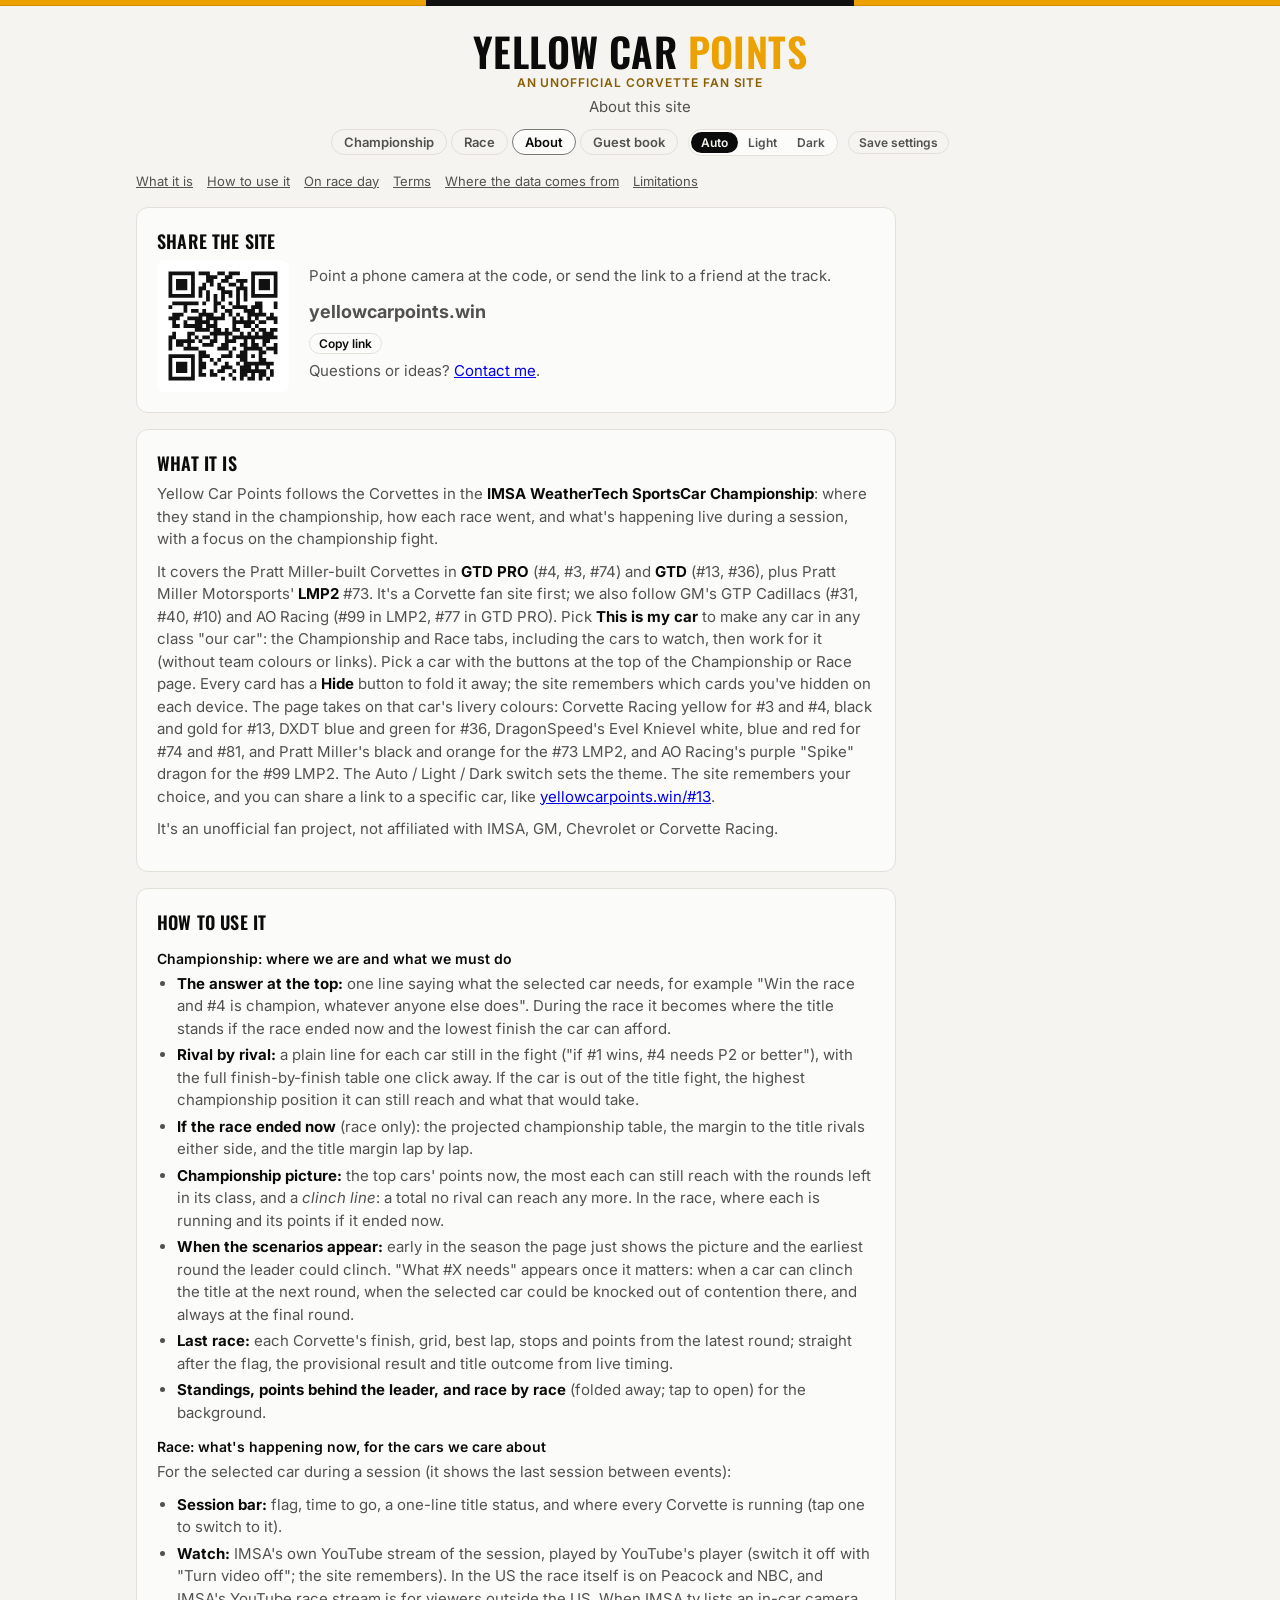
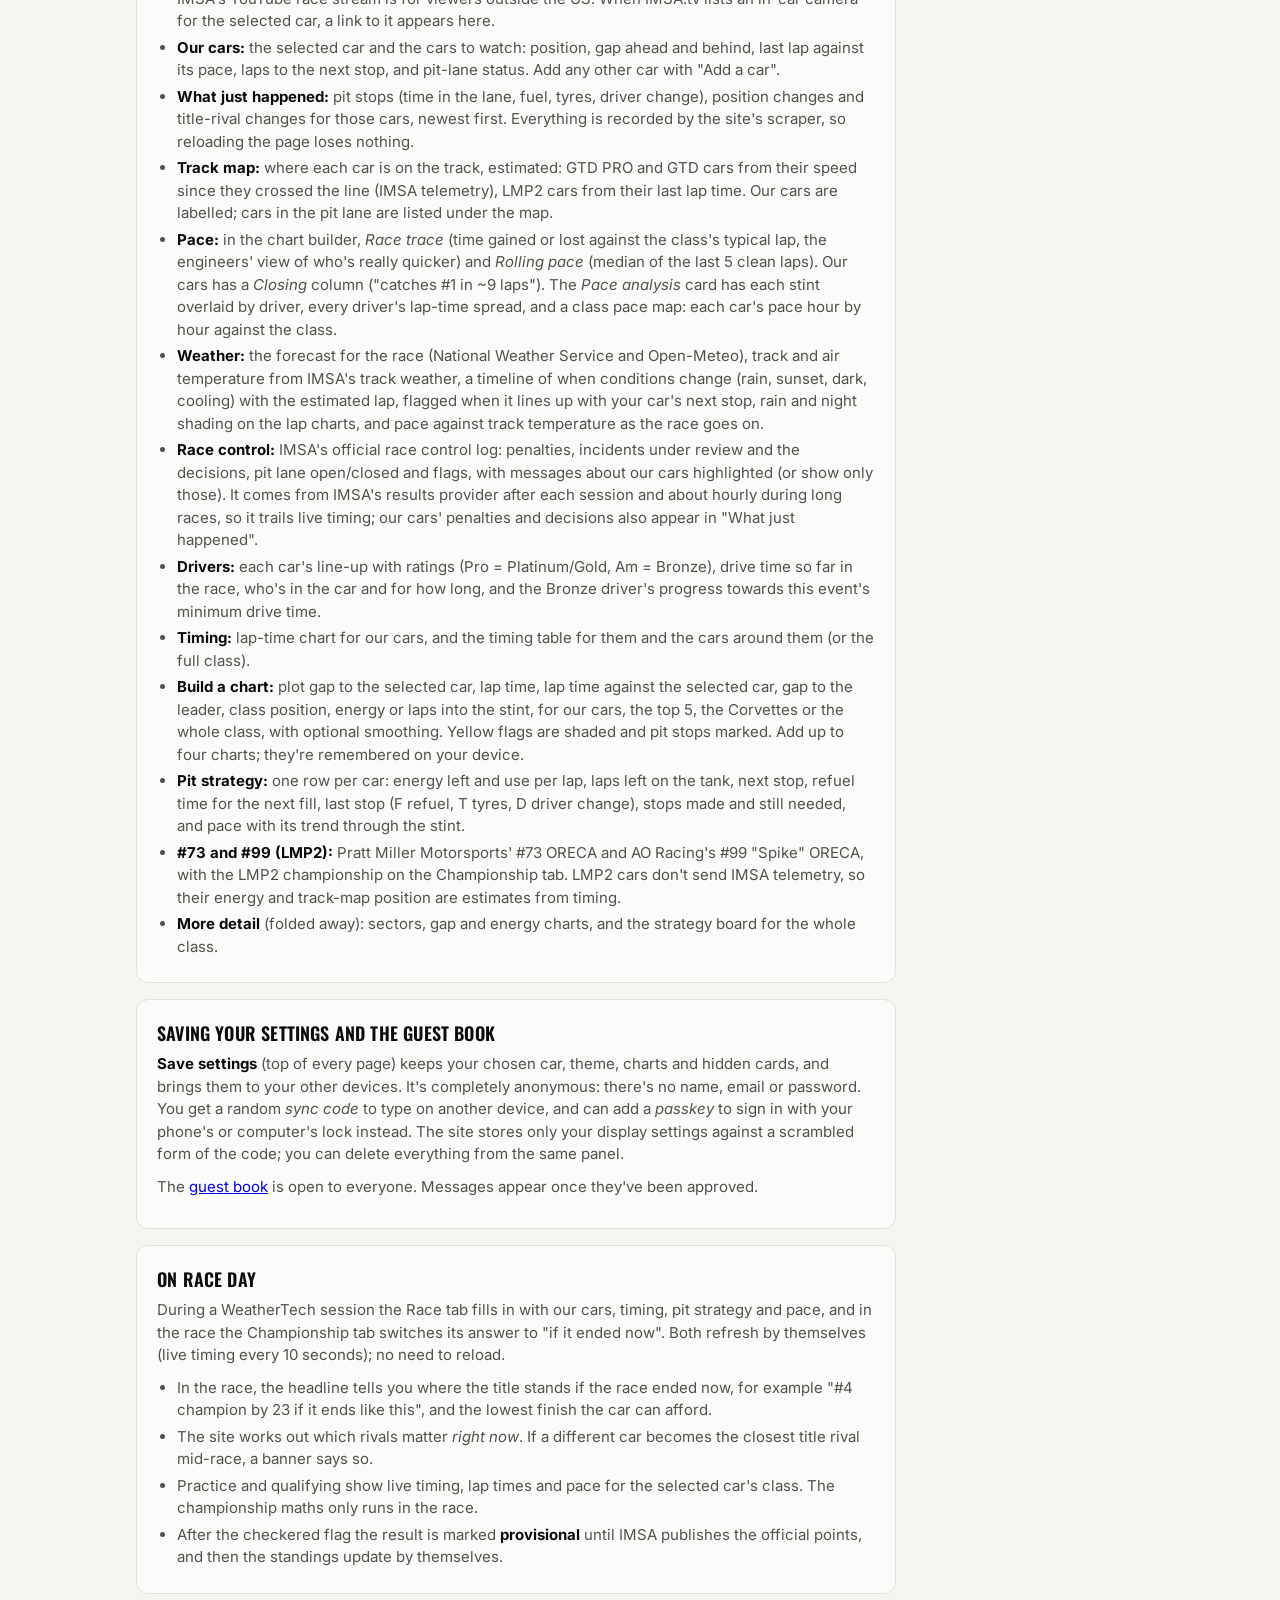
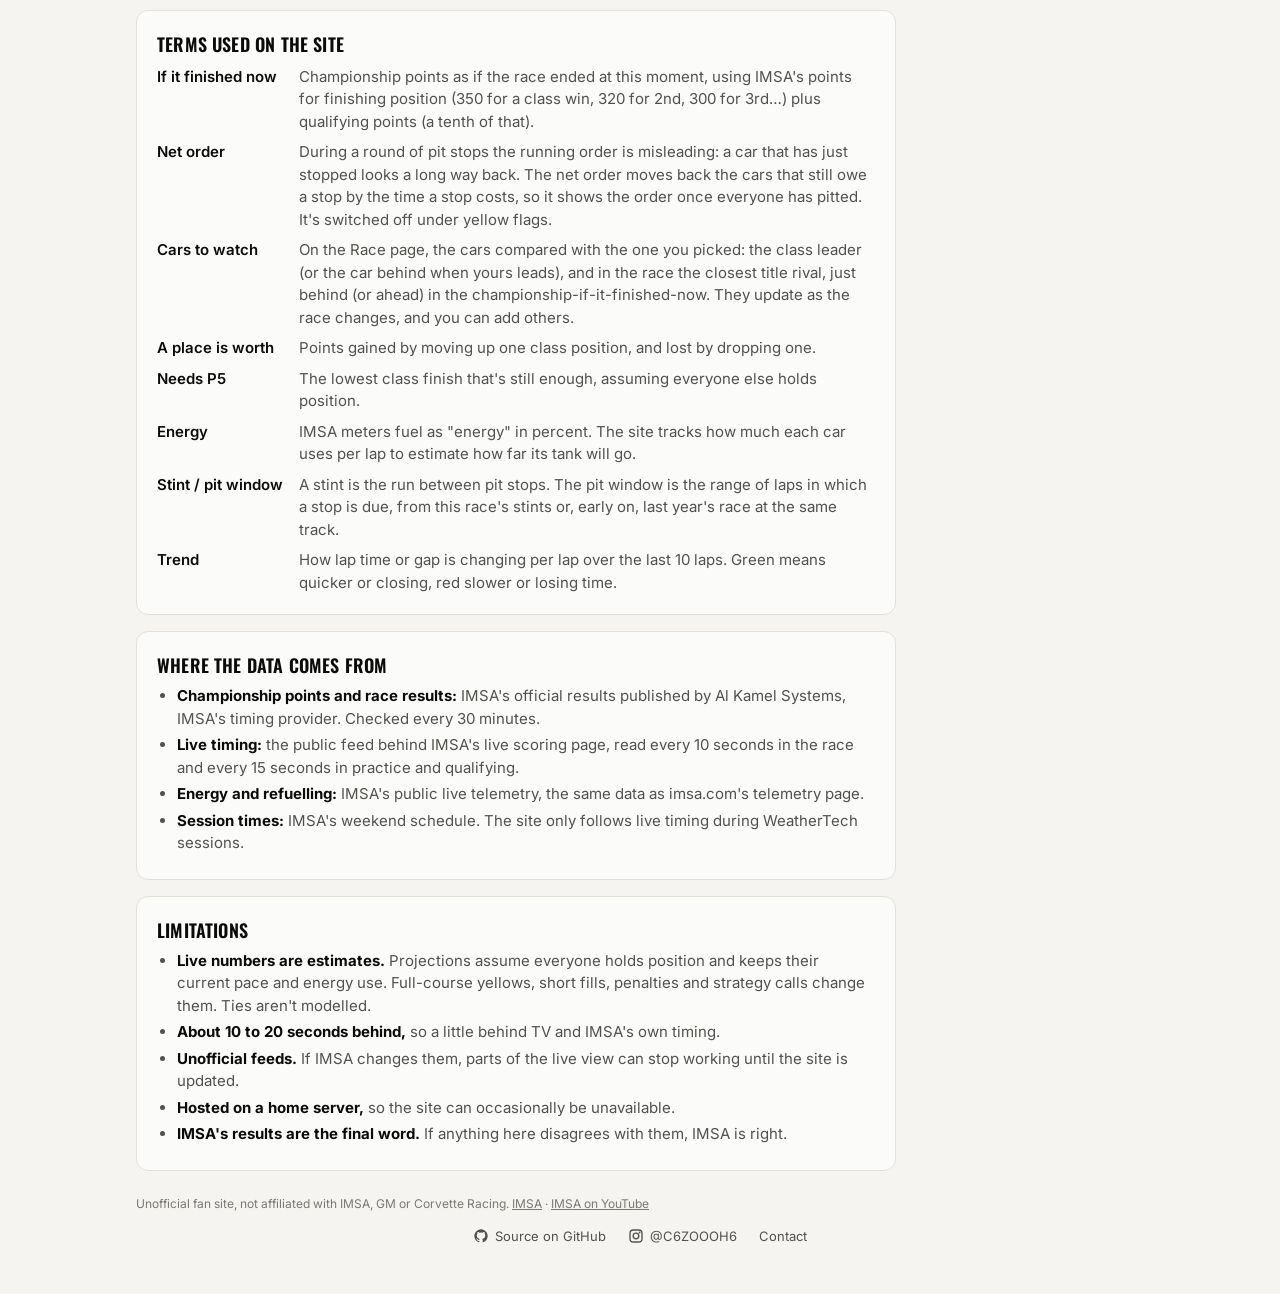
==== web/about.html @ 0a64644f "Pace: race trace and rolling pace in the builder, Closing column, Pace analysis card (stint overlay," ====
<!doctype html>
<html lang="en">
<head>
<meta charset="utf-8">
<meta name="viewport" content="width=device-width, initial-scale=1">
<title>About Yellow Car Points</title>
<meta name="description" content="What Yellow Car Points does, how to use the standings and strategy pages, and where the data comes from.">
<link rel="icon" href="data:image/svg+xml,<svg xmlns='http://www.w3.org/2000/svg' viewBox='0 0 32 32'><rect width='32' height='32' rx='6' fill='%23eda100'/><text x='16' y='23' font-size='18' font-family='Arial' font-weight='700' text-anchor='middle' fill='%23111'>4</text></svg>">
<link rel="preconnect" href="https://fonts.googleapis.com">
<link rel="stylesheet" href="https://fonts.googleapis.com/css2?family=Oswald:wght@500;600&family=Inter:wght@400;500;600&display=swap">
<link rel="stylesheet" href="style.css">
<script src="theme.js"></script>
<script src="account.js"></script>
<script src="track.js"></script>
<style>
.about { max-width: 760px; }
.about .card { margin-bottom: 16px; }
.about p, .about li { color: var(--text-2); }
.about p { margin: 6px 0 10px; }
.about ul { margin: 6px 0 4px; padding-left: 20px; }
.about li { margin: 4px 0; }
.about strong { color: var(--text); }
.about h3 { font: 600 14px Inter, sans-serif; margin: 14px 0 2px; color: var(--text); }
dl.terms { display: grid; grid-template-columns: max-content 1fr; gap: 8px 16px; margin: 8px 0 0; }
dl.terms dt { font-weight: 600; color: var(--text); }
dl.terms dd { margin: 0; color: var(--text-2); }
@media (max-width: 560px) { dl.terms { grid-template-columns: 1fr; gap: 2px 0; } dl.terms dd { margin-bottom: 8px; } }
.next { border: 1px solid var(--accent); }
.toc { display: flex; flex-wrap: wrap; gap: 6px 14px; font-size: 13px; margin: -4px 0 16px; }
.toc a { color: var(--text-2); }
.share-row { display: flex; flex-wrap: wrap; gap: 12px 20px; align-items: center; }
.share-row img { border-radius: 8px; background: #fff; padding: 4px; }
.share-url { font-size: 18px; margin: 4px 0 8px !important; }
.share-btns { display: flex; gap: 8px; align-items: center; margin-bottom: 6px; }
</style>
</head>
<body>
<main>
  <header>
    <div>
      <h1>Yellow Car <span>Points</span></h1>
      <p class="tagline">An unofficial Corvette fan site</p>
      <p class="sub">About this site</p>
      <div class="navrow"><nav class="tabs"><a href="./">Championship</a><a href="strategy.html">Race</a><a href="about.html" aria-current="page">About</a><a href="guestbook.html">Guest book</a></nav><span class="countdown" id="countdown" hidden></span></div>
    </div>
  </header>

  <div class="about">
    <nav class="toc" aria-label="On this page"><a href="#what">What it is</a><a href="#use">How to use it</a><a href="#race">On race day</a><a href="#terms">Terms</a><a href="#data">Where the data comes from</a><a href="#limits">Limitations</a></nav>

    <section class="card next" id="next" hidden></section>

    <section class="card share" id="share">
      <h2>Share the site</h2>
      <div class="share-row">
        <img src="qr.svg" width="132" height="132" alt="QR code for yellowcarpoints.win">
        <div>
          <p>Point a phone camera at the code, or send the link to a friend at the track.</p>
          <p class="share-url"><b>yellowcarpoints.win</b></p>
          <div class="share-btns"><button type="button" class="chip" id="share-btn" hidden>Share…</button><button type="button" class="chip" id="copy-btn">Copy link</button><span class="dim" id="copy-ok" aria-live="polite"></span></div>
          <p class="dim">Questions or ideas? <a href="contact.html">Contact me</a>.</p>
        </div>
      </div>
    </section>

    <section class="card" id="what">
      <h2>What it is</h2>
      <p>Yellow Car Points follows the Corvettes in the <strong>IMSA WeatherTech SportsCar Championship</strong>: where they stand in the championship, how each race went, and what's happening live during a session, with a focus on the championship fight.</p>
      <p>It covers the Pratt Miller-built Corvettes in <strong>GTD PRO</strong> (#4, #3, #74) and <strong>GTD</strong> (#13, #36), plus Pratt Miller Motorsports' <strong>LMP2</strong> #73. It's a Corvette fan site first; we also follow GM's GTP Cadillacs (#31, #40, #10) and AO Racing (#99 in LMP2, #77 in GTD PRO). Pick <strong>This is my car</strong> to make any car in any class "our car": the Championship and Race tabs, including the cars to watch, then work for it (without team colours or links). Pick a car with the buttons at the top of the Championship or Race page. Every card has a <strong>Hide</strong> button to fold it away; the site remembers which cards you've hidden on each device. The page takes on that car's livery colours: Corvette Racing yellow for #3 and #4, black and gold for #13, DXDT blue and green for #36, DragonSpeed's Evel Knievel white, blue and red for #74 and #81, and Pratt Miller's black and orange for the #73 LMP2, and AO Racing's purple "Spike" dragon for the #99 LMP2. The Auto / Light / Dark switch sets the theme. The site remembers your choice, and you can share a link to a specific car, like <a href="./#13">yellowcarpoints.win/#13</a>.</p>
      <p>It's an unofficial fan project, not affiliated with IMSA, GM, Chevrolet or Corvette Racing.</p>
    </section>

    <section class="card" id="use">
      <h2>How to use it</h2>

      <h3>Championship: where we are and what we must do</h3>
      <ul>
        <li><strong>The answer at the top:</strong> one line saying what the selected car needs, for example "Win the race and #4 is champion, whatever anyone else does". During the race it becomes where the title stands if the race ended now and the lowest finish the car can afford.</li>
        <li><strong>Rival by rival:</strong> a plain line for each car still in the fight ("if #1 wins, #4 needs P2 or better"), with the full finish-by-finish table one click away. If the car is out of the title fight, the highest championship position it can still reach and what that would take.</li>
        <li><strong>If the race ended now</strong> (race only): the projected championship table, the margin to the title rivals either side, and the title margin lap by lap.</li>
        <li><strong>Championship picture:</strong> the top cars' points now, the most each can still reach with the rounds left in its class, and a <em>clinch line</em>: a total no rival can reach any more. In the race, where each is running and its points if it ended now.</li>
        <li><strong>When the scenarios appear:</strong> early in the season the page just shows the picture and the earliest round the leader could clinch. "What #X needs" appears once it matters: when a car can clinch the title at the next round, when the selected car could be knocked out of contention there, and always at the final round.</li>
        <li><strong>Last race:</strong> each Corvette's finish, grid, best lap, stops and points from the latest round; straight after the flag, the provisional result and title outcome from live timing.</li>
        <li><strong>Standings, points behind the leader, and race by race</strong> (folded away; tap to open) for the background.</li>
      </ul>
      <h3>Race: what's happening now, for the cars we care about</h3>
      <p>For the selected car during a session (it shows the last session between events):</p>
      <ul>
        <li><strong>Session bar:</strong> flag, time to go, a one-line title status, and where every Corvette is running (tap one to switch to it).</li>
        <li><strong>Watch:</strong> IMSA's own YouTube stream of the session, played by YouTube's player (switch it off with "Turn video off"; the site remembers). In the US the race itself is on Peacock and NBC, and IMSA's YouTube race stream is for viewers outside the US. When IMSA.tv lists an in-car camera for the selected car, a link to it appears here.</li>
        <li><strong>Our cars:</strong> the selected car and the cars to watch: position, gap ahead and behind, last lap against its pace, laps to the next stop, and pit-lane status. Add any other car with "Add a car".</li>
        <li><strong>What just happened:</strong> pit stops (time in the lane, fuel, tyres, driver change), position changes and title-rival changes for those cars, newest first. Everything is recorded by the site's scraper, so reloading the page loses nothing.</li>
        <li><strong>Track map:</strong> where each car is on the track, estimated: GTD PRO and GTD cars from their speed since they crossed the line (IMSA telemetry), LMP2 cars from their last lap time. Our cars are labelled; cars in the pit lane are listed under the map.</li>
        <li><strong>Pace:</strong> in the chart builder, <em>Race trace</em> (time gained or lost against the class's typical lap, the engineers' view of who's really quicker) and <em>Rolling pace</em> (median of the last 5 clean laps). Our cars has a <em>Closing</em> column ("catches #1 in ~9 laps"). The <em>Pace analysis</em> card has each stint overlaid by driver, every driver's lap-time spread, and a class pace map: each car's pace hour by hour against the class.</li>
        <li><strong>Weather:</strong> the forecast for the race (National Weather Service and Open-Meteo), track and air temperature from IMSA's track weather, a timeline of when conditions change (rain, sunset, dark, cooling) with the estimated lap, flagged when it lines up with your car's next stop, rain and night shading on the lap charts, and pace against track temperature as the race goes on.</li>
        <li><strong>Race control:</strong> IMSA's official race control log: penalties, incidents under review and the decisions, pit lane open/closed and flags, with messages about our cars highlighted (or show only those). It comes from IMSA's results provider after each session and about hourly during long races, so it trails live timing; our cars' penalties and decisions also appear in "What just happened".</li>
        <li><strong>Drivers:</strong> each car's line-up with ratings (Pro = Platinum/Gold, Am = Bronze), drive time so far in the race, who's in the car and for how long, and the Bronze driver's progress towards this event's minimum drive time.</li>
        <li><strong>Timing:</strong> lap-time chart for our cars, and the timing table for them and the cars around them (or the full class).</li>
        <li><strong>Build a chart:</strong> plot gap to the selected car, lap time, lap time against the selected car, gap to the leader, class position, energy or laps into the stint, for our cars, the top 5, the Corvettes or the whole class, with optional smoothing. Yellow flags are shaded and pit stops marked. Add up to four charts; they're remembered on your device.</li>
        <li><strong>Pit strategy:</strong> one row per car: energy left and use per lap, laps left on the tank, next stop, refuel time for the next fill, last stop (F refuel, T tyres, D driver change), stops made and still needed, and pace with its trend through the stint.</li>
        <li><strong>#73 and #99 (LMP2):</strong> Pratt Miller Motorsports' #73 ORECA and AO Racing's #99 "Spike" ORECA, with the LMP2 championship on the Championship tab. LMP2 cars don't send IMSA telemetry, so their energy and track-map position are estimates from timing.</li>
        <li><strong>More detail</strong> (folded away): sectors, gap and energy charts, and the strategy board for the whole class.</li>
      </ul>
    </section>

    <section class="card" id="profile">
      <h2>Saving your settings and the guest book</h2>
      <p><strong>Save settings</strong> (top of every page) keeps your chosen car, theme, charts and hidden cards, and brings them to your other devices. It's completely anonymous: there's no name, email or password. You get a random <em>sync code</em> to type on another device, and can add a <em>passkey</em> to sign in with your phone's or computer's lock instead. The site stores only your display settings against a scrambled form of the code; you can delete everything from the same panel.</p>
      <p>The <a href="guestbook.html">guest book</a> is open to everyone. Messages appear once they've been approved.</p>
    </section>

    <section class="card" id="race">
      <h2>On race day</h2>
      <p>During a WeatherTech session the Race tab fills in with our cars, timing, pit strategy and pace, and in the race the Championship tab switches its answer to "if it ended now". Both refresh by themselves (live timing every 10 seconds); no need to reload.</p>
      <ul>
        <li>In the race, the headline tells you where the title stands if the race ended now, for example "#4 champion by 23 if it ends like this", and the lowest finish the car can afford.</li>
        <li>The site works out which rivals matter <em>right now</em>. If a different car becomes the closest title rival mid-race, a banner says so.</li>
        <li>Practice and qualifying show live timing, lap times and pace for the selected car's class. The championship maths only runs in the race.</li>
        <li>After the checkered flag the result is marked <strong>provisional</strong> until IMSA publishes the official points, and then the standings update by themselves.</li>
      </ul>
    </section>

    <section class="card" id="terms">
      <h2>Terms used on the site</h2>
      <dl class="terms">
        <dt>If it finished now</dt><dd>Championship points as if the race ended at this moment, using IMSA's points for finishing position (350 for a class win, 320 for 2nd, 300 for 3rd…) plus qualifying points (a tenth of that).</dd>
        <dt>Net order</dt><dd>During a round of pit stops the running order is misleading: a car that has just stopped looks a long way back. The net order moves back the cars that still owe a stop by the time a stop costs, so it shows the order once everyone has pitted. It's switched off under yellow flags.</dd>
        <dt>Cars to watch</dt><dd>On the Race page, the cars compared with the one you picked: the class leader (or the car behind when yours leads), and in the race the closest title rival, just behind (or ahead) in the championship-if-it-finished-now. They update as the race changes, and you can add others.</dd>
        <dt>A place is worth</dt><dd>Points gained by moving up one class position, and lost by dropping one.</dd>
        <dt>Needs P5</dt><dd>The lowest class finish that's still enough, assuming everyone else holds position.</dd>
        <dt>Energy</dt><dd>IMSA meters fuel as "energy" in percent. The site tracks how much each car uses per lap to estimate how far its tank will go.</dd>
        <dt>Stint / pit window</dt><dd>A stint is the run between pit stops. The pit window is the range of laps in which a stop is due, from this race's stints or, early on, last year's race at the same track.</dd>
        <dt>Trend</dt><dd>How lap time or gap is changing per lap over the last 10 laps. Green means quicker or closing, red slower or losing time.</dd>
      </dl>
    </section>

    <section class="card" id="data">
      <h2>Where the data comes from</h2>
      <ul>
        <li><strong>Championship points and race results:</strong> IMSA's official results published by Al Kamel Systems, IMSA's timing provider. Checked every 30 minutes.</li>
        <li><strong>Live timing:</strong> the public feed behind IMSA's live scoring page, read every 10 seconds in the race and every 15 seconds in practice and qualifying.</li>
        <li><strong>Energy and refuelling:</strong> IMSA's public live telemetry, the same data as imsa.com's telemetry page.</li>
        <li><strong>Session times:</strong> IMSA's weekend schedule. The site only follows live timing during WeatherTech sessions.</li>
      </ul>
    </section>

    <section class="card" id="limits">
      <h2>Limitations</h2>
      <ul>
        <li><strong>Live numbers are estimates.</strong> Projections assume everyone holds position and keeps their current pace and energy use. Full-course yellows, short fills, penalties and strategy calls change them. Ties aren't modelled.</li>
        <li><strong>About 10 to 20 seconds behind,</strong> so a little behind TV and IMSA's own timing.</li>
        <li><strong>Unofficial feeds.</strong> If IMSA changes them, parts of the live view can stop working until the site is updated.</li>
        <li><strong>Hosted on a home server,</strong> so the site can occasionally be unavailable.</li>
        <li><strong>IMSA's results are the final word.</strong> If anything here disagrees with them, IMSA is right.</li>
      </ul>
    </section>
  </div>
  <footer>Unofficial fan site, not affiliated with IMSA, GM or Corvette Racing. <a href="https://www.imsa.com/" target="_blank" rel="noopener">IMSA</a> · <a href="https://www.youtube.com/@IMSAOfficial" target="_blank" rel="noopener">IMSA on YouTube</a></footer>
  <nav class="footlinks" aria-label="About this site">
    <a href="https://github.com/joe0121/yellowcarpoints" target="_blank" rel="noopener"><svg viewBox="0 0 24 24" width="16" height="16" aria-hidden="true"><path fill="currentColor" d="M12 2a10 10 0 0 0-3.2 19.5c.5.1.7-.2.7-.5v-1.7c-2.8.6-3.4-1.3-3.4-1.3-.5-1.2-1.1-1.5-1.1-1.5-.9-.6.1-.6.1-.6 1 .1 1.6 1 1.6 1 .9 1.6 2.4 1.1 3 .9.1-.7.4-1.1.6-1.4-2.2-.3-4.6-1.1-4.6-5 0-1.1.4-2 1-2.7-.1-.3-.4-1.3.1-2.7 0 0 .8-.3 2.8 1a9.6 9.6 0 0 1 5 0c1.9-1.3 2.7-1 2.7-1 .6 1.4.2 2.4.1 2.7.6.7 1 1.6 1 2.7 0 3.9-2.4 4.7-4.6 5 .4.3.7.9.7 1.9V21c0 .3.2.6.7.5A10 10 0 0 0 12 2z"/></svg>Source on GitHub</a>
    <a href="https://www.instagram.com/c6zoooh6/" target="_blank" rel="noopener"><svg viewBox="0 0 24 24" width="16" height="16" aria-hidden="true"><rect x="3" y="3" width="18" height="18" rx="5" fill="none" stroke="currentColor" stroke-width="2"/><circle cx="12" cy="12" r="4.2" fill="none" stroke="currentColor" stroke-width="2"/><circle cx="17.4" cy="6.6" r="1.3" fill="currentColor"/></svg>@C6ZOOOH6</a>
    <a href="contact.html">Contact</a>
  </nav>
</main>
<script>
// Next WeatherTech session (or the one running), from the scraper's copy of IMSA's schedule.
(async () => {
  try {
    const r = await fetch("data/schedule.json", { cache: "no-cache" });
    if (!r.ok) return;
    const now = new Date(), sessions = (await r.json()).sessions || [];
    const s = sessions.find(x => new Date(x.end) > now);
    if (!s) return;
    const live = new Date(s.start) <= now;
    const fmt = d => new Date(d).toLocaleString([], { weekday: "long", hour: "numeric", minute: "2-digit" });
    const el = document.getElementById("next");
    el.innerHTML = `<h2>${live ? "On track now" : "Next live session"}</h2><p><strong>${s.name.replace(/ - WeatherTech Championship$/, "")}</strong> · ${fmt(s.start)} to ${new Date(s.end).toLocaleTimeString([], { hour: "numeric", minute: "2-digit" })} (your time). `
      + `${live ? 'Open the <a href="strategy.html">Race</a> tab to follow it live.' : "The Race tab comes alive then."}</p>`;
    el.hidden = false;
  } catch (e) { /* schedule unavailable: leave the card hidden */ }
})();
</script>
<script>
(() => {
  const url = "https://yellowcarpoints.win", ok = document.getElementById("copy-ok");
  if (navigator.share) {
    const b = document.getElementById("share-btn"); b.hidden = false;
    b.onclick = () => navigator.share({ title: "Yellow Car Points", text: "Live IMSA championship maths and race strategy for the Corvettes", url }).catch(() => {});
  }
  document.getElementById("copy-btn").onclick = async () => {
    try { await navigator.clipboard.writeText(url); ok.textContent = "Copied"; } catch (e) { ok.textContent = url; }
    setTimeout(() => ok.textContent = "", 2500);
  };
})();
</script>
<script src="countdown.js" defer></script>
</body>
</html>
---- web/style.css ----
:root {
  color-scheme: light;
  --bg: #f5f4f0;
  --surface: #fcfcfb;
  --line: #e2e0d9;
  --grid: #ebe9e3;
  --text: #0b0b0b;
  --text-2: #52514e;
  --text-3: #7a7974;
  --accent: #eda100;          /* Corvette yellow, series slot 1 */
  --accent-ink: #8a5d00;
  --series-2: #2a78d6;
  --context: #c9c7c0;
  --good: #0ca30c;
  --critical: #d03b3b;
  --row-hl: #fdf3dc;
  --on-accent: #111;
  --flag-yellow: #8a5d00;
  --livery: linear-gradient(90deg, #eda100 0 33.3%, #111 33.3% 66.7%, #eda100 66.7%);
  /* strategy charts: validated categorical slots (selected car, car ahead, car behind) */
  --s1: #eda100; --s2: #2a78d6; --s3: #1baf7a;
  --s4: #eb6834;   /* championship threat (paired with --s2 for the target) */
}
@media (prefers-color-scheme: dark) {
  :root:not([data-theme="light"]) {
    color-scheme: dark;
    --bg: #111110;
    --surface: #1a1a19;
    --line: #2e2e2b;
    --grid: #262624;
    --text: #ffffff;
    --text-2: #c3c2b7;
    --text-3: #8f8e86;
    --accent: #eda100;
    --accent-ink: #f5c04a;
    --series-2: #3987e5;
    --context: #46463f;
    --row-hl: #2a2414;
    --flag-yellow: #f5c04a;
    --s1: #c98500; --s2: #3987e5; --s3: #199e70; --s4: #d95926;
  }
}
:root[data-theme="dark"] {
  color-scheme: dark;
  --bg: #111110; --surface: #1a1a19; --line: #2e2e2b; --grid: #262624;
  --text: #ffffff; --text-2: #c3c2b7; --text-3: #8f8e86;
  --accent: #eda100; --accent-ink: #f5c04a; --series-2: #3987e5;
  --context: #46463f; --row-hl: #2a2414; --flag-yellow: #f5c04a;
  --s1: #c98500; --s2: #3987e5; --s3: #199e70; --s4: #d95926;
}
* { box-sizing: border-box; }
body {
  margin: 0; background: var(--bg); color: var(--text);
  font: 15px/1.5 Inter, system-ui, sans-serif;
  -webkit-font-smoothing: antialiased;
}
main { max-width: 1040px; margin: 0 auto; padding: 24px 16px 48px; }
h1, h2, .num { font-family: Oswald, Impact, sans-serif; font-weight: 600; letter-spacing: .01em; }
header { display: flex; flex-wrap: wrap; align-items: end; justify-content: space-between; gap: 8px 24px; margin-bottom: 20px; }
h1 { margin: 0; font-size: clamp(28px, 6vw, 40px); line-height: 1.05; text-transform: uppercase; }
h1 span { color: var(--accent); }
.sub { color: var(--text-2); margin: 4px 0 0; }
.meta { color: var(--text-3); font-size: 13px; text-align: right; }
.badge { display: inline-block; padding: 1px 8px; border-radius: 99px; font-size: 12px; font-weight: 600; border: 1px solid var(--line); color: var(--text-2); }
.badge.prov { border-color: var(--accent); color: var(--accent-ink); }

.cars { display: grid; grid-template-columns: repeat(auto-fit, minmax(300px, 1fr)); gap: 16px; margin-bottom: 16px; }
.card { background: var(--surface); border: 1px solid var(--line); border-radius: 12px; padding: 20px; }
.car { border-top: 4px solid var(--c); }
.car-head { display: flex; justify-content: space-between; align-items: baseline; gap: 12px; }
.car-no { font-family: Oswald, sans-serif; font-weight: 600; font-size: 20px; }
.car-no i { font-style: normal; display: inline-block; width: 10px; height: 10px; border-radius: 3px; background: var(--c); margin-right: 8px; }
.drivers { color: var(--text-2); font-size: 13px; }
.hero { display: flex; align-items: baseline; gap: 20px; margin: 10px 0 6px; flex-wrap: wrap; }
.pos { font-size: 64px; line-height: 1; }
.pts { font-size: 28px; line-height: 1; }
.pts small { font-family: Inter, sans-serif; font-size: 13px; font-weight: 500; color: var(--text-3); margin-left: 4px; }
.facts { display: grid; grid-template-columns: repeat(3, 1fr); gap: 8px; margin-top: 14px; padding-top: 14px; border-top: 1px solid var(--line); }
.facts div { font-size: 12px; color: var(--text-3); }
.facts b { display: block; font-family: Oswald, sans-serif; font-weight: 500; font-size: 20px; color: var(--text); }
.verdict { margin-top: 12px; font-size: 14px; color: var(--text-2); }
.verdict strong { color: var(--text); }
.status { font-weight: 600; }
.status::before { content: ""; display: inline-block; width: 8px; height: 8px; border-radius: 50%; margin-right: 6px; background: currentColor; vertical-align: 1px; }

h2 { font-size: 18px; text-transform: uppercase; margin: 0 0 4px; }
.card + .card, .cars + .card { margin-top: 16px; }
.legend { display: flex; flex-wrap: wrap; gap: 6px 16px; font-size: 13px; color: var(--text-2); margin: 4px 0 8px; }
.legend span::before { content: ""; display: inline-block; width: 14px; height: 2px; background: var(--c); vertical-align: middle; margin-right: 6px; }
.chart { position: relative; }
.chart svg { display: block; width: 100%; height: auto; overflow: visible; }
.chart text { font: 11px Inter, sans-serif; fill: var(--text-3); }
.chart .lbl { font-weight: 600; fill: var(--text); }
.tip { position: absolute; pointer-events: none; background: var(--surface); border: 1px solid var(--line); border-radius: 8px; padding: 8px 10px; font-size: 12px; box-shadow: 0 4px 16px rgb(0 0 0 / .15); min-width: 170px; display: none; }
.tip b { display: block; margin-bottom: 4px; }
.tip small { color: var(--text-3); font-size: 11px; }
.tip div { display: flex; justify-content: space-between; gap: 12px; }
.tip i { display: inline-block; width: 8px; height: 8px; border-radius: 2px; margin-right: 6px; background: var(--c); }

.scroll { overflow-x: auto; margin: 8px -20px -20px; padding: 0 20px 12px; }
table { border-collapse: collapse; width: 100%; font-size: 13px; font-variant-numeric: tabular-nums; }
th, td { padding: 7px 8px; text-align: right; white-space: nowrap; border-bottom: 1px solid var(--line); }
th { font-weight: 500; color: var(--text-3); font-size: 11px; text-transform: uppercase; letter-spacing: .03em; }
th.l, td.l { text-align: left; }
td.team { color: var(--text-2); }
td.team div { color: var(--text-3); font-size: 12px; }
tr.tracked td { background: var(--row-hl); }
tr.tracked td:first-child { box-shadow: inset 4px 0 var(--c); }
td.total { font-weight: 600; }
td.dim { color: var(--text-3); }
th.rnd, td.rnd { color: var(--text-2); min-width: 44px; }
footer { margin-top: 24px; color: var(--text-3); font-size: 12px; }
footer a { color: inherit; }
.err { padding: 40px 20px; text-align: center; color: var(--text-2); }

.live { border: 1px solid var(--accent); margin-bottom: 16px; }
.live-head { display: flex; flex-wrap: wrap; align-items: center; gap: 6px 12px; font-size: 13px; color: var(--text-2); }
.live-head b { color: var(--text); }
.pulse { font-weight: 700; letter-spacing: .08em; color: var(--critical); }
.pulse::before { content: ""; display: inline-block; width: 8px; height: 8px; border-radius: 50%; background: currentColor; margin-right: 6px; vertical-align: 1px; animation: blink 1.4s infinite; }
.live.done .pulse { color: var(--text-3); }
.live.done .pulse::before { animation: none; }
@keyframes blink { 50% { opacity: .25; } }
@media (prefers-reduced-motion: reduce) { .pulse::before { animation: none; } }
.flag { padding: 1px 8px; border-radius: 99px; font-size: 12px; font-weight: 600; border: 1px solid var(--f); color: var(--f); }
.ttg { margin-left: auto; font-variant-numeric: tabular-nums; }
.live-verdict { font-family: Oswald, Impact, sans-serif; font-weight: 600; font-size: clamp(22px, 4.5vw, 30px); line-height: 1.15; margin: 12px 0 4px; text-transform: uppercase; }
.live-verdict em { font-style: normal; color: var(--accent-ink); }
.live-sub { margin: 0; color: var(--text-2); font-size: 14px; }
.runners { display: grid; grid-template-columns: repeat(auto-fit, minmax(280px, 1fr)); gap: 12px; margin: 16px 0 4px; }
.runner { border-left: 4px solid var(--c); padding: 2px 0 2px 12px; }
.runner-top { display: flex; align-items: baseline; gap: 10px; flex-wrap: wrap; }
.runner-top .num { font-size: 28px; line-height: 1; }
.runner-top small { color: var(--text-3); font-size: 12px; }
.pit { font-size: 11px; font-weight: 700; padding: 0 6px; border-radius: 4px; background: #eda100; color: #111; }
.runner dl { display: grid; grid-template-columns: repeat(4, auto); gap: 2px 14px; margin: 8px 0 0; font-size: 12px; justify-content: start; }
.runner dt { color: var(--text-3); }
.runner dd { margin: 0; font-variant-numeric: tabular-nums; font-weight: 500; }
.picker { display: flex; flex-wrap: wrap; gap: 8px 20px; margin: -4px 0 16px; }
.picker div { display: flex; align-items: center; gap: 6px; flex-wrap: wrap; }
.picker span { font-size: 11px; font-weight: 600; text-transform: uppercase; letter-spacing: .05em; color: var(--text-3); margin-right: 2px; }
.picker a { font: 600 15px Oswald, sans-serif; text-decoration: none; color: var(--text-2); border: 1px solid var(--line); background: var(--surface); border-radius: 8px; padding: 3px 12px; }
.picker a:hover { border-color: var(--text-3); }
.picker a[aria-current] { background: var(--accent); border-color: var(--accent); color: var(--on-accent); }
.stint { margin-top: 10px; font-size: 12px; color: var(--text-2); }
.bar { position: relative; height: 8px; border-radius: 4px; background: var(--grid); margin: 6px 0 4px; overflow: hidden; }
.bar .fill { position: absolute; inset: 0 auto 0 0; background: var(--c); border-radius: 4px; }
.bar .win { position: absolute; top: 0; bottom: 0; background: color-mix(in srgb, var(--critical) 25%, transparent); }
.bar .typ { position: absolute; top: -2px; bottom: -2px; width: 2px; background: var(--critical); }
.stint b { color: var(--text); font-weight: 600; }
td.stints { color: var(--text-3); font-size: 12px; white-space: normal; min-width: 120px; text-align: left; }
.up { color: var(--good); }
.down { color: var(--critical); }
table.timing td.team div { white-space: nowrap; }
.live .note { color: var(--text-3); font-size: 12px; margin: 10px 0 0; }
@media (max-width: 560px) {
  .meta { text-align: left; }
  .pos { font-size: 52px; }
  .rnd { display: none; }
  td.team { white-space: normal; min-width: 140px; }
  th, td { padding: 7px 5px; }
}

/* page tabs */
.tabs { display: flex; gap: 4px; margin-top: 10px; }
.tabs a { font: 600 13px Inter, sans-serif; text-decoration: none; color: var(--text-2); padding: 4px 12px; border-radius: 99px; border: 1px solid var(--line); }
.tabs a[aria-current] { color: var(--text); border-color: var(--text-3); background: var(--surface); }

/* strategy page */
.kpis { display: grid; grid-template-columns: repeat(auto-fit, minmax(124px, 1fr)); gap: 12px; margin: 14px 0 4px; }
.kpi { border: 1px solid var(--line); border-radius: 10px; padding: 10px 12px; background: var(--bg); min-width: 0; }
.kpi .k { font-size: 12px; color: var(--text-3); }
.kpi .v { font-family: Oswald, Impact, sans-serif; font-weight: 600; font-size: 26px; line-height: 1.15; white-space: nowrap; }
.kpi .v small { font: 500 13px Inter, sans-serif; color: var(--text-3); margin-left: 4px; }
.kpi .s { font-size: 12px; color: var(--text-2); margin-top: 2px; }
.ebar { height: 8px; border-radius: 4px; background: var(--grid); margin-top: 6px; overflow: hidden; }
.ebar i { display: block; height: 100%; border-radius: 4px; background: var(--s1); }
.mini { display: inline-block; width: 46px; height: 6px; border-radius: 3px; background: var(--grid); vertical-align: middle; margin-right: 6px; overflow: hidden; }
.mini i { display: block; height: 100%; background: var(--text-3); }
tr.tracked .mini i { background: var(--s1); }
.charts { display: grid; grid-template-columns: repeat(auto-fit, minmax(420px, 1fr)); gap: 16px; }
@media (max-width: 560px) { .charts { grid-template-columns: 1fr; } }
.empty { color: var(--text-3); font-size: 13px; padding: 24px 0; }
.chart .endlbl { font-weight: 600; fill: var(--text); }

.event { margin: 10px 0 0; padding: 8px 12px; border-radius: 8px; border: 1px solid var(--s4); font-size: 13px; color: var(--text-2); }
.event b { color: var(--text); }
.owes { font-size: 10px; font-weight: 700; color: var(--text-3); border: 1px solid var(--line); border-radius: 4px; padding: 0 4px; margin-left: 4px; }

/* header countdown to the next session / time left in the live one */
.navrow { display: flex; flex-wrap: wrap; align-items: center; gap: 8px 10px; margin-top: 10px; }
.navrow .tabs { margin-top: 0; }
.countdown { font-size: 12px; font-weight: 600; color: var(--text-2); padding: 3px 10px; border-radius: 99px; border: 1px solid var(--line); font-variant-numeric: tabular-nums; }
.countdown[data-state="live"] { color: var(--text); border-color: var(--critical); }
.countdown[data-state="live"]::before { content: ""; display: inline-block; width: 7px; height: 7px; border-radius: 50%; background: var(--critical); margin-right: 6px; vertical-align: 1px; }
.pace-head { display: flex; flex-wrap: wrap; align-items: center; justify-content: space-between; gap: 8px; }
.cmp { font-size: 13px; color: var(--text-2); }
.cmp select { font: inherit; color: var(--text); background: var(--surface); border: 1px solid var(--line); border-radius: 6px; padding: 3px 6px; margin-left: 6px; }
.legend span.sw::before { display: none; }
td.fast { font-weight: 700; color: var(--text); }
.chip { font: 600 12px Inter, sans-serif; color: var(--text); background: var(--surface); border: 1px solid var(--line); border-radius: 99px; padding: 2px 9px; margin-right: 6px; cursor: pointer; }
.chip:hover { border-color: var(--text-3); }
ul.vs { margin: 6px 0 4px; padding-left: 18px; }
ul.vs li { margin: 2px 0; }

/* strategy: session bar above everything, then one row of tiles per compared car */
.sessionbar { background: var(--surface); border: 1px solid var(--accent); border-radius: 12px; padding: 10px 16px; margin-bottom: 12px; }
.sessionbar.done { border-color: var(--line); }
.kpirow { margin-top: 14px; padding-left: 10px; border-left: 4px solid var(--c, var(--line)); }
.kpirow .kpis { margin: 4px 0 0; }
.kpirow .who { display: flex; align-items: center; gap: 8px; font-size: 13px; color: var(--text-2); }
.kpirow .who b { font: 600 18px Oswald, sans-serif; color: var(--text); }
.kpirow .who small { font-size: 12px; color: var(--text-3); }
.kpirow .who .chip.x { padding: 0 7px; margin-left: 2px; }
.kpirow:not(.mine) .kpi .v { font-size: 21px; }
.kpirow.mine .kpi { border-color: var(--text-3); }
.watch { margin: 8px 0 2px; padding: 8px 12px; border-radius: 8px; background: var(--bg); border: 1px solid var(--line); font-size: 13px; color: var(--text-2); line-height: 1.6; }
.watch b { color: var(--text); }
td.nowcol { background: var(--row-hl); font-weight: 700; color: var(--text); }
.answer { font-family: Oswald, Impact, sans-serif; font-weight: 600; font-size: clamp(20px, 4vw, 26px); line-height: 1.2; margin: 14px 0 0; text-transform: uppercase; }
.answer em { font-style: normal; color: var(--accent-ink); }
.needs-lines { list-style: none; margin: 10px 0 0; padding: 0; font-size: 14px; color: var(--text-2); }
.needs-lines li { padding: 5px 0 5px 10px; border-left: 4px solid var(--c, var(--line)); margin-top: 4px; }
.needs-lines b { color: var(--text); }
a.golink { white-space: nowrap; font-weight: 600; color: var(--accent-ink); }
details.more { margin-top: 10px; }
details.more > summary, details.fold > summary, details.deep > summary { cursor: pointer; color: var(--text-2); font-size: 13px; }
details.fold > summary { list-style: none; display: flex; align-items: center; gap: 8px; }
details.fold > summary::-webkit-details-marker { display: none; }
details.fold > summary h2 { margin: 0; }
details.fold > summary::after { content: "Show ▾"; margin-left: auto; font-size: 12px; color: var(--text-3); }
details.fold[open] > summary::after { content: "Hide ▴"; }
details.fold[open] > summary { margin-bottom: 10px; }
details.card { display: block; margin-bottom: 16px; }
.titleline { margin-top: 6px; font-size: 14px; color: var(--text-2); }
.titleline b { color: var(--text); }
.vettes { display: flex; flex-wrap: wrap; align-items: center; gap: 4px 6px; margin-top: 8px; font-size: 13px; }
.vettes .vcls { font-size: 11px; text-transform: uppercase; letter-spacing: .05em; color: var(--text-3); margin-left: 6px; }
.vettes a { padding: 2px 8px; border-radius: 999px; border: 1px solid var(--line); color: var(--text-2); text-decoration: none; }
.vettes a b { color: var(--text); }
.vettes a[aria-current] { border-color: var(--accent); background: var(--row-hl); }
table.ours td.who { white-space: nowrap; }
table.ours td.who b { font: 600 17px Oswald, sans-serif; color: var(--text); }
table.ours td.total { font: 600 17px Oswald, sans-serif; }
.feed { list-style: none; margin: 6px 0 0; padding: 0; font-size: 14px; color: var(--text-2); }
.feed li { padding: 6px 0; border-top: 1px solid var(--line); display: flex; gap: 10px; align-items: baseline; flex-wrap: wrap; }
.feed li:first-child { border-top: 0; }
.feed .lap { font: 600 13px Oswald, sans-serif; color: var(--text-3); min-width: 34px; }
.linkbtn { margin-top: 8px; background: none; border: 0; padding: 4px 0; color: var(--accent-ink); font: inherit; font-size: 13px; cursor: pointer; }
details.deep > summary { gap: 12px; }
details.deep .card { margin-bottom: 0; }
details.deep[open] > .charts { margin-top: 16px; }
/* theme picker */
.theme { display: inline-flex; margin-left: auto; border: 1px solid var(--line); border-radius: 99px; padding: 2px; background: var(--surface); }
.theme button { font: 600 12px Inter, system-ui, sans-serif; color: var(--text-2); background: none; border: 0; border-radius: 99px; padding: 3px 10px; cursor: pointer; }
.theme button[aria-checked="true"] { background: var(--text); color: var(--bg); }
.theme button:focus-visible { outline: 2px solid var(--accent); outline-offset: 1px; }
/* livery stripe across the top, in the selected car's colours */
.livery-band { height: 6px; background: var(--livery); box-shadow: inset 0 -1px 0 rgba(0,0,0,.12); }
/* drivers */
.dgrid { display: grid; grid-template-columns: repeat(auto-fit, minmax(280px, 1fr)); gap: 12px 20px; margin-top: 8px; }
.dcar { padding-left: 10px; border-left: 4px solid var(--c, var(--line)); }
.dcar .who { display: flex; align-items: center; gap: 6px; font-size: 13px; }
.dcar .who b { font: 600 17px Oswald, sans-serif; }
.dlist { list-style: none; margin: 4px 0 0; padding: 0; font-size: 14px; }
.dlist li { display: flex; flex-wrap: wrap; align-items: center; gap: 4px 8px; padding: 4px 0; border-top: 1px solid var(--line); }
.dlist li:first-child { border-top: 0; }
.dlist li.incar .dname { font-weight: 700; }
.dname { flex: 1 1 140px; }
.dtime { font-variant-numeric: tabular-nums; min-width: 38px; text-align: right; }
.rating { font-size: 11px; font-weight: 700; padding: 1px 7px; border-radius: 99px; border: 1px solid var(--line); color: var(--text-2); }
.rating small { font-weight: 500; margin-left: 4px; color: var(--text-3); }
.rating.r-am { border-color: var(--accent); color: var(--accent-ink); }
.dbar { flex: 1 0 100%; display: block; height: 6px; border-radius: 3px; background: var(--grid); overflow: hidden; }
.dbar i { display: block; height: 100%; background: var(--s1); }

/* ---- phones: the same pages, pared down to what matters at a glance ---- */
.m-only { display: none; }
@media (max-width: 640px) {
  main { padding: 12px 12px 40px; }
  header { margin-bottom: 10px; }
  h1 { font-size: 26px; }
  .sub, .meta { display: none; }
  .navrow { gap: 6px; margin-top: 8px; }
  .tabs { gap: 3px; }
  .tabs a { padding: 3px 9px; font-size: 12px; }
  .countdown { font-size: 11px; padding: 2px 8px; }
  .theme { margin-left: 0; }
  .theme button { padding: 2px 7px; font-size: 11px; }
  /* car picker: one swipeable row */
  .picker { flex-wrap: nowrap; overflow-x: auto; gap: 14px; margin: 0 -12px 12px; padding: 0 12px 4px; scrollbar-width: none; }
  .picker div { flex-wrap: nowrap; }
  .picker a { padding: 3px 10px; }
  .card { padding: 14px; }
  .m-only { display: inline; }
  .m-hide { display: none !important; }
  /* tables: keep the columns that matter, let the rest go */
  td.team div { display: none; }
  #table .rnd { display: none; }
  #recap th:nth-child(3), #recap td:nth-child(3), #recap th:nth-child(4), #recap td:nth-child(4) { display: none; }
  #proj-card th:nth-child(3), #proj-card td:nth-child(3), #proj-card th:nth-child(5), #proj-card td:nth-child(5) { display: none; }
  #ours th:nth-child(4), #ours td:nth-child(4), #ours th:nth-child(6), #ours td:nth-child(6), #ours th:nth-child(8), #ours td:nth-child(8) { display: none; }
  #ours .role { display: none; }
  #timing th:nth-child(4), #timing td:nth-child(4), #timing th:nth-child(7), #timing td:nth-child(7),
  #timing th:nth-child(8), #timing td:nth-child(8), #timing th:nth-child(9), #timing td:nth-child(9), #timing th:nth-child(10), #timing td:nth-child(10) { display: none; }
  th, td { padding-left: 6px; padding-right: 6px; }
  /* pit strategy: only the selected car's tiles, two per row */
  .kpirow:not(.mine) { display: none; }
  .kpis { grid-template-columns: 1fr 1fr; gap: 8px; }
  .kpi { padding: 8px 10px; }
  .kpi .v { font-size: 22px; }
  .watch .dim { display: none; }
  .answer { font-size: 20px; }
  .needs-lines { font-size: 13px; }
  .facts b { font-size: 17px; }
  .live-verdict { font-size: 20px; }
  .dgrid { grid-template-columns: 1fr; }
}
@media (max-width: 640px) {
  #ours td .dim, #ours td.who svg { display: none; }
  #ours td.who { border-left: 3px solid var(--c); }
  .picker span { white-space: nowrap; }
}
@media (max-width: 640px) {
  td.team { min-width: 90px; }
  #timing td.team { min-width: 0; }
}
.needs-mode { margin-top: 14px; font-size: 12px; font-weight: 600; letter-spacing: .04em; text-transform: uppercase; color: var(--text-3); }
.needs-mode:empty { display: none; }
.needs-mode + #answer .answer { margin-top: 2px; }

/* ---- Race tab layout: one column on phones and laptops, two on wide screens ---- */
.race-grid { display: flex; flex-direction: column; }
.race-grid .col { display: contents; }
#ours-card { order: 1; } #watch-card { order: 2; } #feed-card { order: 3; } #timing-card { order: 4; } #drivers-card { order: 5; }
#cars-card { order: 6; } #builder-card { order: 7; } #pace-card { order: 8; }
.video { position: relative; aspect-ratio: 16 / 9; border-radius: 8px; overflow: hidden; background: #000; margin-top: 8px; }
.video iframe { position: absolute; inset: 0; width: 100%; height: 100%; border: 0; }
.wlabel { margin-top: 6px; }
@media (min-width: 1280px) {
  body.race main { max-width: min(1760px, 96vw); }
  .race-grid { display: grid; grid-template-columns: minmax(0, 1fr) minmax(0, 1fr); gap: 0 16px; align-items: start; }
  .race-grid .col { display: block; }
  body.race .charts { grid-template-columns: repeat(3, minmax(0, 1fr)); }
}
@media (min-width: 1700px) {
  .race-grid { grid-template-columns: minmax(0, 1fr) minmax(0, 1.2fr); }
}

/* chart builder */
.bchart { padding-top: 12px; margin-top: 12px; border-top: 1px solid var(--line); }
.bchart:first-child { border-top: 0; margin-top: 4px; padding-top: 0; }
.bctl { display: flex; flex-wrap: wrap; gap: 6px 8px; align-items: center; }
.bctl select { font: 500 13px Inter, sans-serif; color: var(--text); background: var(--bg); border: 1px solid var(--line); border-radius: 8px; padding: 4px 8px; }
.bctl .b-metric { font-weight: 600; }
.bseg { display: inline-flex; border: 1px solid var(--line); border-radius: 99px; padding: 2px; background: var(--bg); }
.bseg button { font: 600 12px Inter, sans-serif; color: var(--text-2); background: none; border: 0; border-radius: 99px; padding: 3px 9px; cursor: pointer; }
.bseg button[aria-pressed="true"] { background: var(--text); color: var(--bg); }
.bchk { font-size: 12px; color: var(--text-2); display: inline-flex; gap: 4px; align-items: center; }
.bhelp { font-size: 12px; margin: 6px 0 2px; }
.bandkey { display: inline-block; width: 14px; height: 10px; background: var(--flag-yellow); opacity: .35; border-radius: 2px; margin-right: 4px; vertical-align: -1px; }
@media (max-width: 640px) { .bctl select, .bseg button { font-size: 11px; } }
/* card fold toggle */
.card-head { display: flex; align-items: center; gap: 8px 12px; flex-wrap: wrap; }
.card-head > h2 { margin-right: auto; }
.card-head.pace-head > :first-child { margin-right: auto; }
.fold-btn { font: 600 11px Inter, sans-serif; color: var(--text-3); background: none; border: 1px solid var(--line); border-radius: 99px; padding: 2px 9px; cursor: pointer; }
.fold-btn:hover { color: var(--text); border-color: var(--text-3); }
.card.collapsed > :not(.card-head) { display: none !important; }
.card.collapsed { padding-bottom: 12px; }
/* pit strategy table */
table.pittable td .sub { font-size: 11px; color: var(--text-3); line-height: 1.2; }
table.pittable td.who { white-space: nowrap; }
table.pittable td.who b { font: 600 17px Oswald, sans-serif; color: var(--text); }
table.pittable .mini { margin-right: 4px; }
@media (max-width: 640px) { table.pittable td.who svg, table.pittable .role { display: none; } table.pittable td.who { border-left: 3px solid var(--c); } }
@media (min-width: 1280px) { #ours .dn { display: none; } }

/* centred header and car picker */
header { flex-direction: column; align-items: center; text-align: center; }
header .meta { text-align: center; }
.navrow { justify-content: center; }
.picker { justify-content: center; align-items: center; }
.picker > .pick-title { flex-basis: 100%; text-align: center; margin: 0 0 -2px; }
@media (max-width: 640px) {
  .picker { flex-wrap: wrap; overflow-x: visible; gap: 8px 14px; margin: 0 0 12px; padding: 0; }
  .picker div { flex-wrap: wrap; justify-content: center; }
}
/* IMSA and team links under the picker */
.links { display: flex; flex-wrap: wrap; justify-content: center; gap: 4px 18px; margin: -6px 0 16px; font-size: 12px; }
.links .lgrp { display: inline-flex; flex-wrap: wrap; align-items: center; gap: 2px 10px; justify-content: center; }
.links b { font-weight: 600; color: var(--text-2); }
.links a { color: var(--text-3); text-decoration: none; }
.links a:hover { color: var(--accent-ink); text-decoration: underline; }
.links { column-gap: 26px; }
@media (max-width: 640px) { .links .lgrp + .lgrp { border-left: 0; padding-left: 0; } .links { gap: 6px 12px; } }
.links .socials { gap: 4px 16px; }
.links .socials .lbl { font-size: 11px; font-weight: 600; letter-spacing: .05em; text-transform: uppercase; color: var(--text-3); }
.links .team { display: inline-flex; align-items: center; gap: 6px; }
.links a.ico { display: inline-flex; color: var(--text-2); padding: 2px; border-radius: 6px; }
.links a.ico:hover { color: var(--accent-ink); background: var(--row-hl); text-decoration: none; }
/* bottom links: repo, Instagram, contact */
.footlinks { display: flex; flex-wrap: wrap; justify-content: center; gap: 6px 22px; margin-top: 14px; font-size: 13px; }
.footlinks a { display: inline-flex; align-items: center; gap: 6px; color: var(--text-2); text-decoration: none; }
.footlinks a:hover { color: var(--accent-ink); }
/* anonymous profile: button in the tab row and its panel */
.acct-btn { font: 600 12px Inter, sans-serif; color: var(--text-2); background: none; border: 1px solid var(--line); border-radius: 99px; padding: 3px 10px; cursor: pointer; }
.acct-btn:hover { color: var(--text); border-color: var(--text-3); }
dialog.acct { max-width: min(520px, calc(100vw - 32px)); background: var(--surface); color: var(--text); border: 1px solid var(--line); border-radius: 14px; padding: 18px 20px; box-shadow: 0 12px 40px rgb(0 0 0 / .35); }
dialog.acct::backdrop { background: rgb(0 0 0 / .5); }
dialog.acct h2 { margin: 0 0 8px; font-size: 18px; }
dialog.acct p { color: var(--text-2); font-size: 14px; margin: 8px 0; }
dialog.acct .acct-row { display: flex; flex-wrap: wrap; gap: 8px; align-items: center; margin: 12px 0; }
dialog.acct input { flex: 1 1 220px; font: inherit; color: var(--text); background: var(--bg); border: 1px solid var(--line); border-radius: 8px; padding: 7px 10px; }
dialog.acct .acct-main { font: 600 13px Inter, sans-serif; padding: 7px 14px; border-radius: 99px; border: 0; background: var(--accent); color: var(--on-accent); cursor: pointer; }
dialog.acct .acct-code { font: 600 15px ui-monospace, monospace; background: var(--bg); border: 1px solid var(--line); border-radius: 6px; padding: 2px 8px; user-select: all; }
dialog.acct .chip.danger { border-color: var(--critical); color: var(--critical); }
dialog.acct .acct-msg { min-height: 1.2em; color: var(--text); }
dialog.acct .acct-msg.bad { color: var(--critical); }
dialog.acct form[method="dialog"] { text-align: right; margin-top: 4px; }
/* live position on the picker buttons (Race tab) */
.picker a .ppos { font: 500 12px Inter, sans-serif; margin-left: 5px; opacity: .8; }
.picker a .pit { margin-left: 5px; font: 700 10px Inter, sans-serif; letter-spacing: .02em; padding: 1px 5px; line-height: 1.4; vertical-align: 2px; color: #111; }
/* session bar: centred like the header */
.sessionbar { text-align: center; }
.sessionbar .live-head { justify-content: center; }
.sessionbar .ttg { margin-left: 0; }
.sessionbar .ttg::before { content: "· "; color: var(--text-3); }
.dev-badge { position: fixed; top: 10px; left: 10px; z-index: 50; font: 700 12px Inter, sans-serif; letter-spacing: .08em; padding: 3px 10px; border-radius: 6px; background: #d03b3b; color: #fff; }
/* race control */
#rc-card { order: 3; } #feed-card { order: 3; }
.rclist { list-style: none; margin: 6px 0 0; padding: 0; font-size: 13px; max-height: 520px; overflow-y: auto; }
.rclist li { display: grid; grid-template-columns: 62px 92px 1fr; gap: 8px; align-items: baseline; padding: 5px 0 5px 6px; border-top: 1px solid var(--line); border-left: 3px solid transparent; }
.rclist li:first-child { border-top: 0; }
.rclist li.mine { border-left-color: var(--c); background: var(--row-hl); }
.rctime { font: 500 12px Inter, sans-serif; color: var(--text-3); font-variant-numeric: tabular-nums; }
.rctag { font-size: 10px; font-weight: 700; letter-spacing: .04em; text-transform: uppercase; color: var(--text-3); }
.rc-penalty .rctag, .rctag.rc-penalty { color: var(--critical); }
.rc-warning .rctag, .rctag.rc-warning { color: var(--flag-yellow); }
.rc-review .rctag, .rctag.rc-review { color: var(--s2); }
.rc-decision .rctag, .rctag.rc-decision { color: var(--text-2); }
.rclist .rccar { color: var(--text); }
.rclist .rc-flag .rctext, .rclist .rc-info .rctext, .rclist .rc-pit .rctext { color: var(--text-2); }
@media (max-width: 640px) { .rclist li { grid-template-columns: 54px 1fr; } .rclist .rctag { grid-column: 2; } .rclist .rctext { grid-column: 1 / -1; } }
/* current track outline behind everything: small staggered tiles in the livery colour */
.track-bg { position: fixed; inset: 0; z-index: -1; pointer-events: none; background: var(--accent); opacity: .07;
  -webkit-mask-size: 160px 261px; mask-size: 160px 261px; -webkit-mask-position: 0 0; mask-position: 0 0;
  -webkit-mask-repeat: repeat; mask-repeat: repeat; }
.footlinks .osm { color: var(--text-3); font-size: 12px; }
.footlinks .osm a { color: var(--text-3); }
/* let the track outline show faintly through the cards */
.card, .sessionbar { background: color-mix(in srgb, var(--surface) 88%, transparent); }
:root[data-theme="dark"] .track-bg { opacity: .10; }
@media (prefers-color-scheme: dark) { :root:not([data-theme="light"]) .track-bg { opacity: .10; } }
/* track map */
#map-card { order: 2; }
.trackmap { display: block; width: 100%; max-height: 520px; margin-top: 6px; }
.trackmap .map-track { fill: none; stroke: var(--line); stroke-width: 26; stroke-linejoin: round; }
.trackmap .sf { fill: var(--text-3); }
.trackmap .sflbl { font: 700 34px Inter, sans-serif; fill: var(--text-3); }
.trackmap .mapdot { fill: var(--text-3); opacity: .75; }
.trackmap .maplbl { font: 700 38px Inter, sans-serif; fill: var(--text); paint-order: stroke; stroke: var(--surface); stroke-width: 8px; }
.rc-live { font-size: 12px; margin-left: auto; }
/* picker sections: Pratt Miller Motorsports, Other cars, This is my car */
.picker { flex-direction: column; align-items: center; gap: 10px; }
.picker .pick-sec { display: flex; flex-direction: column; align-items: center; gap: 4px; }
.picker .pick-sec > .pick-title { flex-basis: auto; margin: 0; }
.picker .pick-row { display: flex; flex-wrap: wrap; justify-content: center; gap: 6px 18px; }
.picker .pick-any select { font: 600 13px Inter, sans-serif; color: var(--text); background: var(--surface); border: 1px solid var(--line); border-radius: 8px; padding: 5px 10px; max-width: min(360px, 90vw); }
.picker .pick-any.active select { border-color: var(--accent); background: var(--row-hl); }
.tagline { margin: 2px 0 0; font-size: 12px; font-weight: 600; letter-spacing: .08em; text-transform: uppercase; color: var(--accent-ink); }
/* friendly rivalry */
.enemy { font-size: 10px; font-weight: 700; letter-spacing: .03em; text-transform: uppercase; color: var(--critical); white-space: nowrap; }
.snark { color: var(--text-3); }
.lookaway { margin: 2px 0 0; font-size: 13px; color: var(--text-2); }
.picker .allow { margin: 4px 0 0; font-size: 12px; color: var(--text-3); }
.picker .allow .linkbtn { margin: 0 0 0 6px; padding: 0; font-size: 12px; }
.qnote { margin-top: 6px; font-size: 13px; color: var(--text-2); }
.qnote b { color: var(--flag-yellow); }
/* weather */
#wx-card { order: 2; }
.wxstrip { display: flex; gap: 4px; overflow-x: auto; padding: 6px 0 4px; scrollbar-width: thin; }
.wxh { flex: 0 0 auto; min-width: 54px; display: flex; flex-direction: column; align-items: center; gap: 2px; padding: 6px 4px; border-radius: 8px; border: 1px solid var(--line); font-size: 12px; }
.wxh.race { border-color: var(--accent); }
.wxh.wet { background: color-mix(in srgb, var(--s2) 12%, transparent); }
.wxh .wxt { color: var(--text-3); font-size: 11px; }
.wxh .wxi { font-size: 18px; line-height: 1.1; }
.wxh .wxr { font-size: 11px; color: var(--text-2); background: linear-gradient(to right, color-mix(in srgb, var(--s2) 35%, transparent) var(--p), transparent var(--p)); border-radius: 4px; padding: 0 4px; }
.wxh3 { font: 600 13px Inter, sans-serif; margin: 12px 0 4px; color: var(--text-2); }
.wxtl, .wxfits { list-style: none; margin: 0; padding: 0; font-size: 13px; }
.wxtl li { display: grid; grid-template-columns: 58px 1fr; gap: 8px; padding: 6px 0; border-top: 1px solid var(--line); }
.wxtl li:first-child { border-top: 0; }
.wxtl .wxwhen { font: 600 12px Inter, sans-serif; color: var(--text-3); font-variant-numeric: tabular-nums; }
.wxtl .wx-rain .wxwhat b:first-child { color: var(--s2); }
.wxtl .wxstop { color: var(--accent-ink); }
.wxfits li { padding: 3px 0; }
/* arranging cards */
body.arranging [data-layout] { min-height: 80px; outline: 1px dashed var(--line); outline-offset: 4px; border-radius: 12px; }
body.arranging [data-layout] > .card { cursor: grab; }
body.arranging .card.dragging { opacity: .45; }
.arrange-ctl { display: flex; gap: 4px; align-items: center; justify-content: flex-end; margin: -6px -6px 8px 0; }
.arrange-ctl .grip { margin-right: auto; color: var(--text-3); font-size: 16px; cursor: grab; }
.arrange-ctl button, .arrange-bar button { font: 600 12px Inter, sans-serif; color: var(--text); background: var(--bg); border: 1px solid var(--line); border-radius: 8px; padding: 3px 9px; cursor: pointer; }
.arrange-ctl button:hover, .arrange-bar button:hover { border-color: var(--accent); }
.arrange-bar { position: fixed; left: 50%; bottom: 14px; transform: translateX(-50%); z-index: 60; display: flex; flex-wrap: wrap; align-items: center; gap: 8px 10px; padding: 10px 14px; border-radius: 12px; background: var(--surface); border: 1px solid var(--accent); box-shadow: 0 8px 30px rgb(0 0 0 / .35); font-size: 13px; max-width: calc(100vw - 24px); }
.arrange-bar .copied { color: var(--good); font-weight: 600; }
.champ-cards { display: flex; flex-direction: column; }
/* pace analysis */
#pa-card { order: 8; }
#pa-drivers svg { display: block; width: 100%; height: auto; }
#pa-drivers text { font: 11px Inter, sans-serif; fill: var(--text-3); }
#pa-drivers text.lbl { font-weight: 600; fill: var(--text); }
table.pacemap { border-collapse: separate; border-spacing: 2px; font-size: 11px; }
table.pacemap th { font-weight: 600; color: var(--text-3); padding: 2px 4px; }
table.pacemap td { text-align: center; padding: 3px 5px; border-radius: 4px; color: var(--text); font-variant-numeric: tabular-nums; min-width: 34px; }
table.pacemap td:first-child { text-align: left; font-weight: 600; background: none; }
table.pacemap tr.tracked td:first-child { color: var(--accent-ink); }
table.pacemap td.pm-empty { background: var(--grid); opacity: .4; }
.pm-key { padding: 0 6px; border-radius: 4px; font-weight: 600; }
.pm-key.q { background: color-mix(in srgb, var(--s2) 70%, var(--grid)); }
.pm-key.s { background: color-mix(in srgb, var(--s4) 70%, var(--grid)); }
@media (max-width: 640px) { #ours th:nth-child(9), #ours td:nth-child(9) { display: none; } }
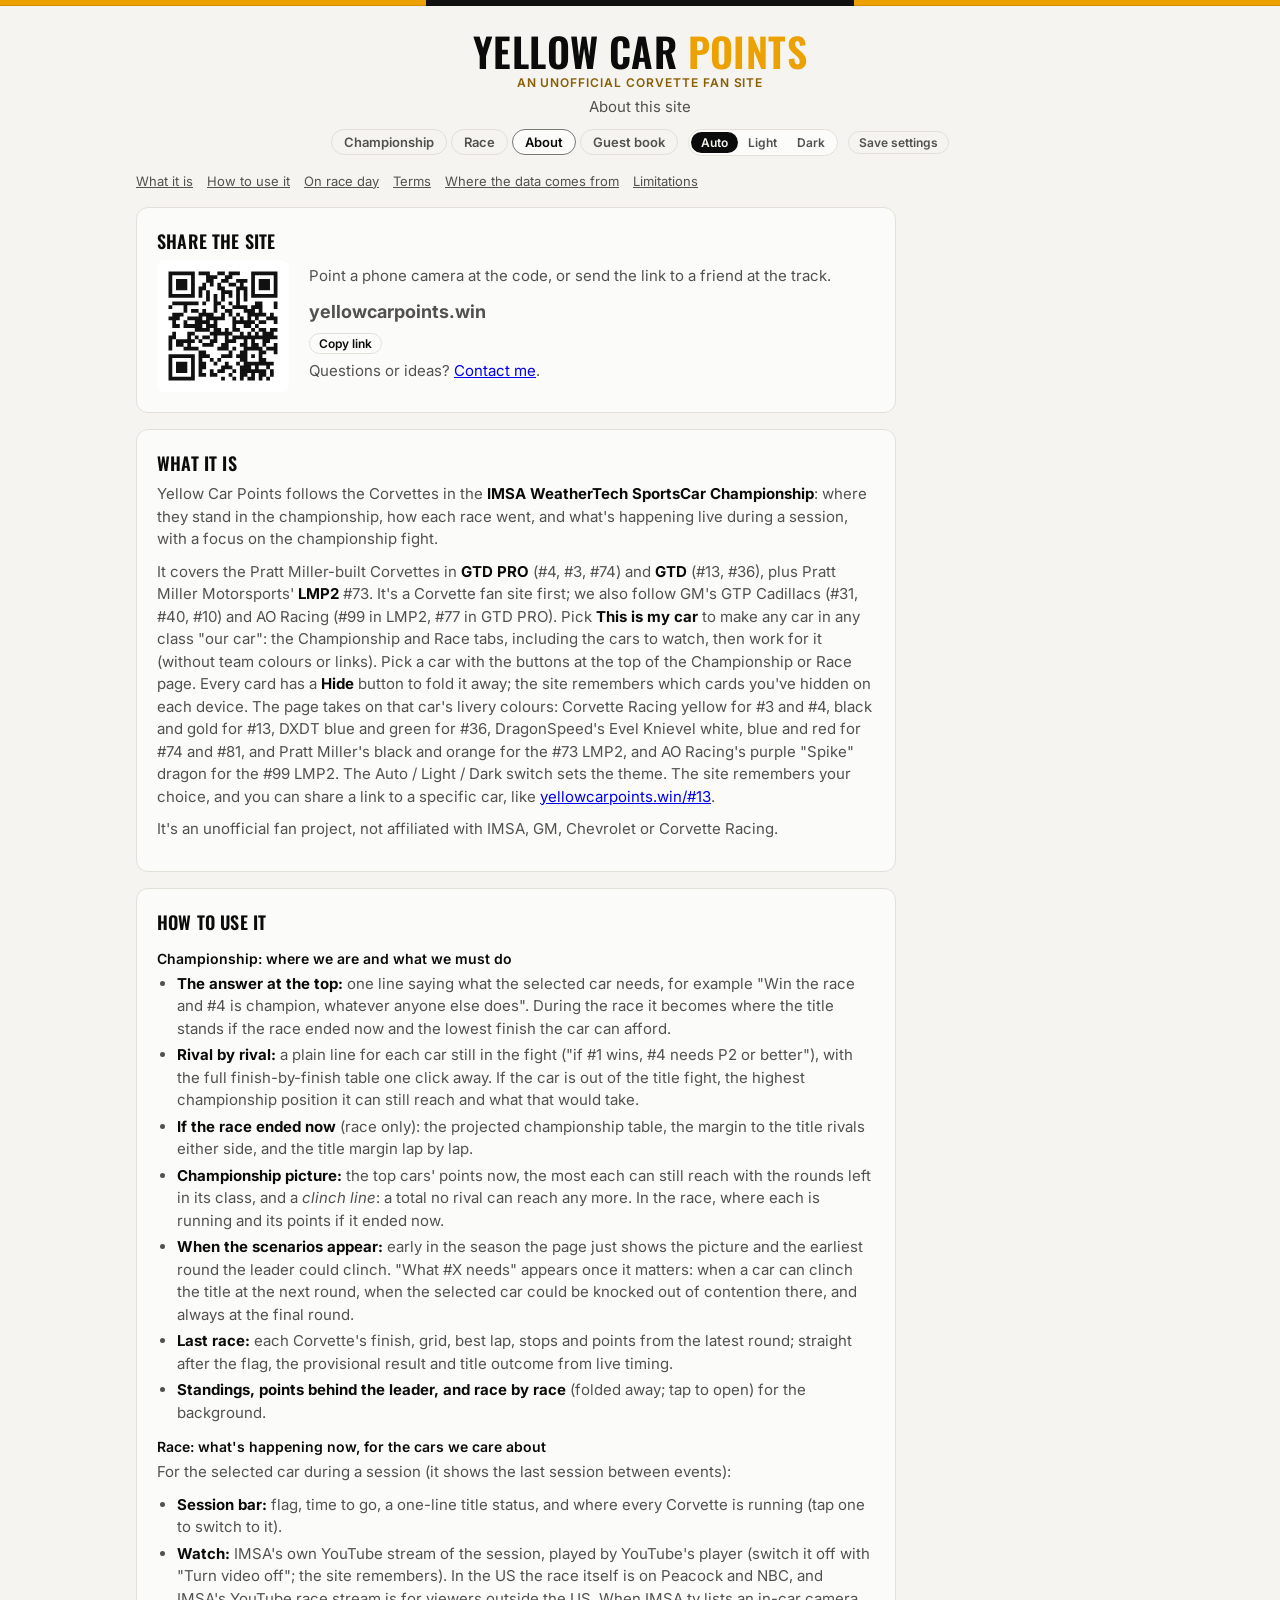
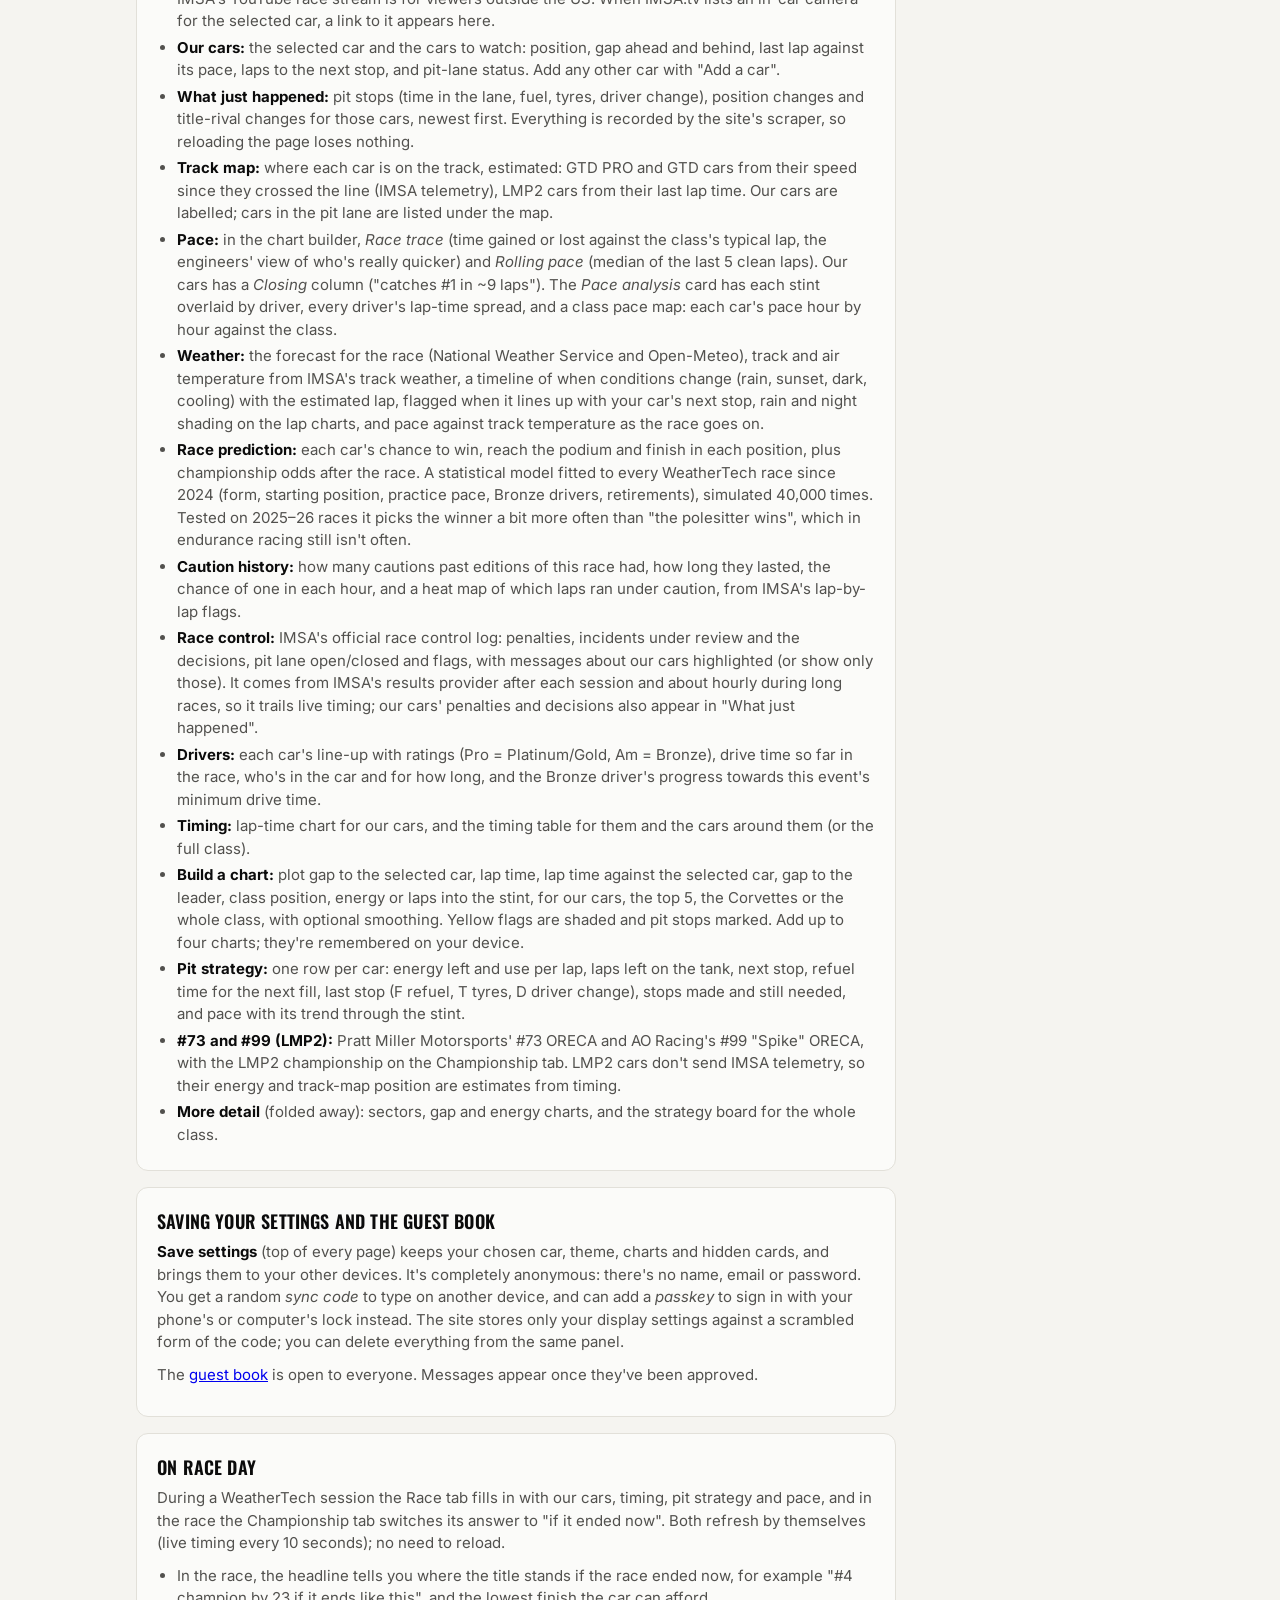
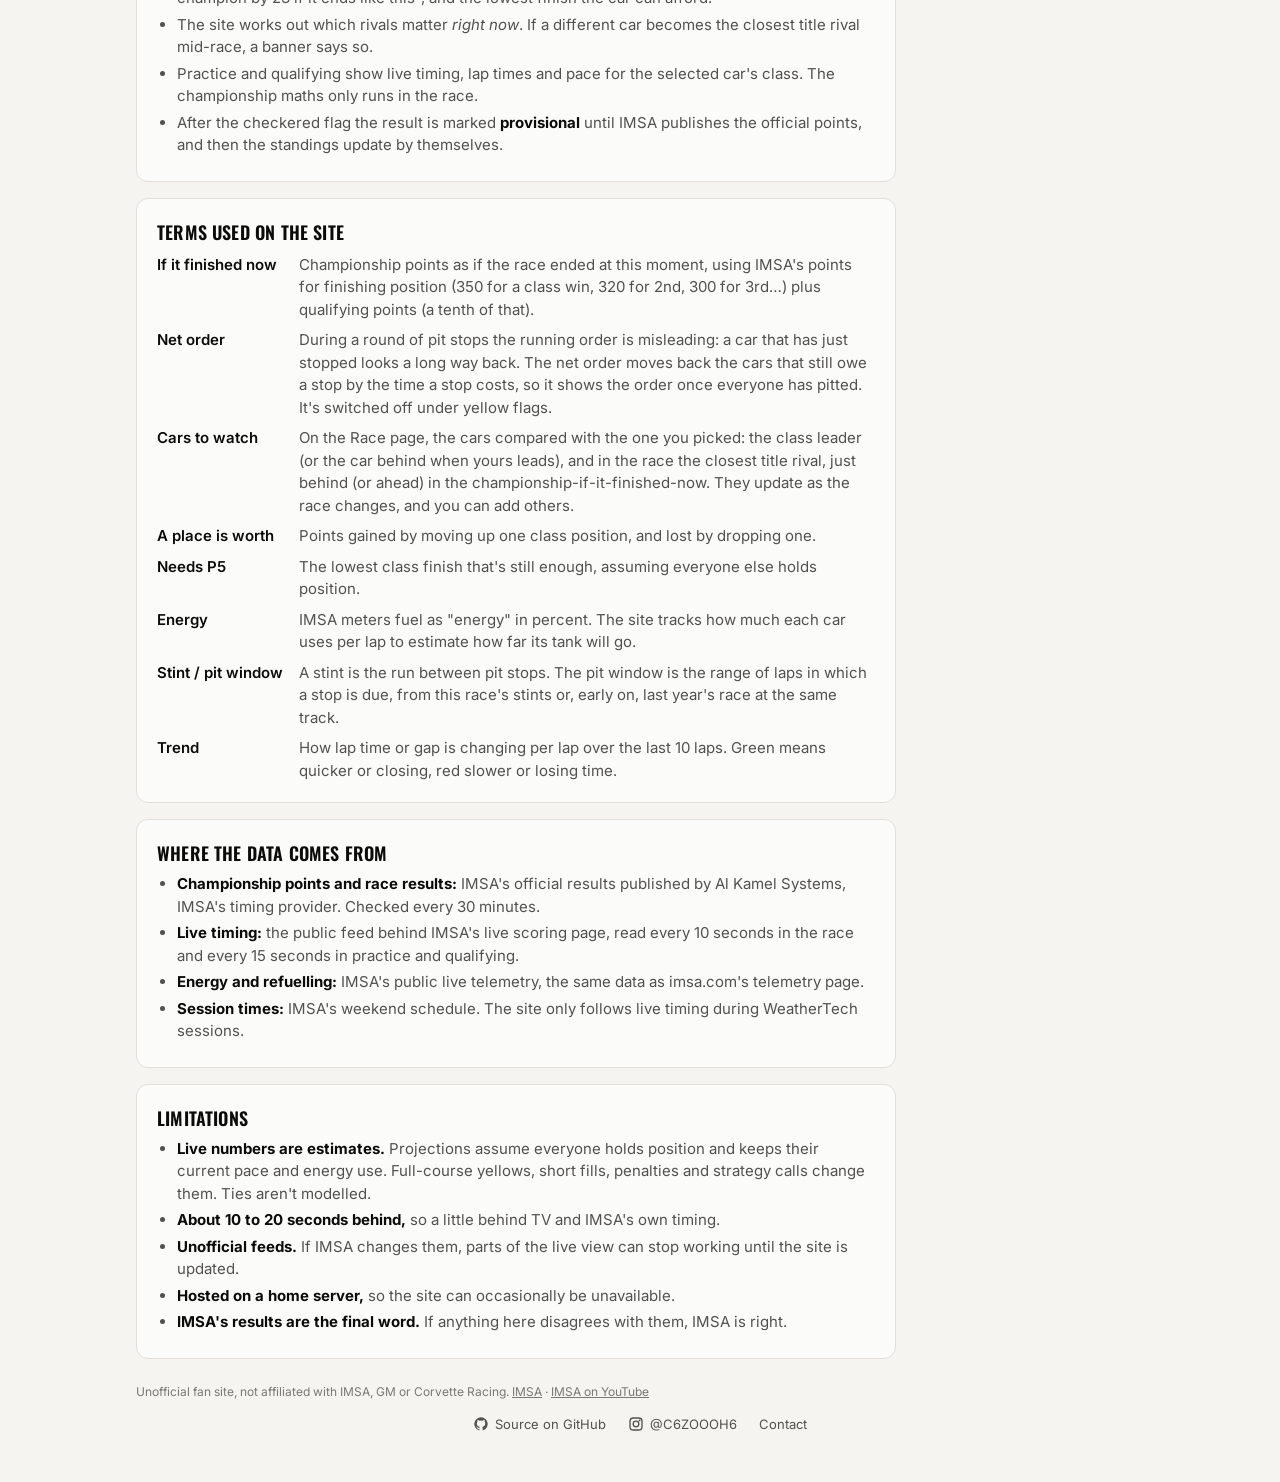
==== commit 2fb83cf6: "Race tab: race prediction (win/podium/finish odds + title odds) and Petit Le Mans caution history Of" ====
--- a/web/about.html
+++ b/web/about.html
@@ -93,6 +93,8 @@
         <li><strong>Track map:</strong> where each car is on the track, estimated: GTD PRO and GTD cars from their speed since they crossed the line (IMSA telemetry), LMP2 cars from their last lap time. Our cars are labelled; cars in the pit lane are listed under the map.</li>
         <li><strong>Pace:</strong> in the chart builder, <em>Race trace</em> (time gained or lost against the class's typical lap, the engineers' view of who's really quicker) and <em>Rolling pace</em> (median of the last 5 clean laps). Our cars has a <em>Closing</em> column ("catches #1 in ~9 laps"). The <em>Pace analysis</em> card has each stint overlaid by driver, every driver's lap-time spread, and a class pace map: each car's pace hour by hour against the class.</li>
         <li><strong>Weather:</strong> the forecast for the race (National Weather Service and Open-Meteo), track and air temperature from IMSA's track weather, a timeline of when conditions change (rain, sunset, dark, cooling) with the estimated lap, flagged when it lines up with your car's next stop, rain and night shading on the lap charts, and pace against track temperature as the race goes on.</li>
+        <li><strong>Race prediction:</strong> each car's chance to win, reach the podium and finish in each position, plus championship odds after the race. A statistical model fitted to every WeatherTech race since 2024 (form, starting position, practice pace, Bronze drivers, retirements), simulated 40,000 times. Tested on 2025–26 races it picks the winner a bit more often than "the polesitter wins", which in endurance racing still isn't often.</li>
+        <li><strong>Caution history:</strong> how many cautions past editions of this race had, how long they lasted, the chance of one in each hour, and a heat map of which laps ran under caution, from IMSA's lap-by-lap flags.</li>
         <li><strong>Race control:</strong> IMSA's official race control log: penalties, incidents under review and the decisions, pit lane open/closed and flags, with messages about our cars highlighted (or show only those). It comes from IMSA's results provider after each session and about hourly during long races, so it trails live timing; our cars' penalties and decisions also appear in "What just happened".</li>
         <li><strong>Drivers:</strong> each car's line-up with ratings (Pro = Platinum/Gold, Am = Bronze), drive time so far in the race, who's in the car and for how long, and the Bronze driver's progress towards this event's minimum drive time.</li>
         <li><strong>Timing:</strong> lap-time chart for our cars, and the timing table for them and the cars around them (or the full class).</li>
--- a/web/style.css
+++ b/web/style.css
@@ -520,3 +520,38 @@
 .pm-key.q { background: color-mix(in srgb, var(--s2) 70%, var(--grid)); }
 .pm-key.s { background: color-mix(in srgb, var(--s4) 70%, var(--grid)); }
 @media (max-width: 640px) { #ours th:nth-child(9), #ours td:nth-child(9) { display: none; } }
+
+/* Race prediction */
+table.predtab { border-collapse: collapse; width: 100%; font-size: 13px; font-variant-numeric: tabular-nums; }
+table.predtab th { font-size: 11px; color: var(--text-3); font-weight: 600; padding: 4px 6px; text-align: right; white-space: nowrap; }
+table.predtab td { padding: 5px 6px; border-top: 1px solid var(--line); text-align: right; white-space: nowrap; }
+table.predtab .l { text-align: left; }
+table.predtab td:first-child { font-weight: 600; text-align: left; }
+table.predtab td.dim { max-width: 180px; overflow: hidden; text-overflow: ellipsis; }
+table.predtab tr.me td { background: var(--row-hl); }
+table.predtab tr.me td:first-child, table.predtab tr.tracked td:first-child { color: var(--accent-ink); }
+.pstrip { display: inline-flex; gap: 1px; vertical-align: middle; }
+.pstrip i { display: block; width: 9px; height: 14px; border-radius: 2px; background: var(--accent); }
+ul.oddsbars { list-style: none; padding: 0; margin: 4px 0 8px; display: grid; gap: 6px; }
+ul.oddsbars li { display: grid; grid-template-columns: 48px 1fr 52px; gap: 8px; align-items: center; font-size: 13px; font-variant-numeric: tabular-nums; }
+ul.oddsbars li span:last-child { text-align: right; }
+ul.oddsbars .bar { height: 10px; background: var(--grid); border-radius: 4px; overflow: hidden; }
+ul.oddsbars .bar i { display: block; height: 100%; background: var(--text-3); border-radius: 4px; }
+ul.oddsbars li.me .bar i { background: var(--accent); }
+ul.oddsbars li.me b { color: var(--accent-ink); }
+
+/* Caution history */
+.cauhours { display: grid; grid-template-columns: repeat(10, 1fr); gap: 4px; align-items: end; }
+.cauhours div { display: grid; grid-template-rows: auto 56px auto; text-align: center; font-size: 11px; color: var(--text-3); font-variant-numeric: tabular-nums; }
+.cauhours .bar { display: flex; align-items: flex-end; background: var(--grid); border-radius: 4px; overflow: hidden; }
+.cauhours .bar i { display: block; width: 100%; background: var(--flag-yellow); border-radius: 4px 4px 0 0; }
+.cauhours .now { color: var(--text); font-weight: 600; }
+.cauhours .now .bar { outline: 2px solid var(--text); outline-offset: 1px; }
+table.cauheat { border-collapse: separate; border-spacing: 1px; font-size: 10px; }
+table.cauheat th { color: var(--text-3); font-weight: 600; padding: 0 4px; text-align: right; white-space: nowrap; }
+table.cauheat thead th { text-align: left; padding: 0; height: 14px; }
+table.cauheat td { width: 9px; min-width: 9px; height: 14px; border-radius: 2px; padding: 0; }
+table.cauheat td.off { background: none; }
+table.cauheat td.now { outline: 2px solid var(--text); outline-offset: -1px; }
+table.cauheat tr.often th { color: var(--text); }
+table.cauheat tr.often td { height: 18px; }
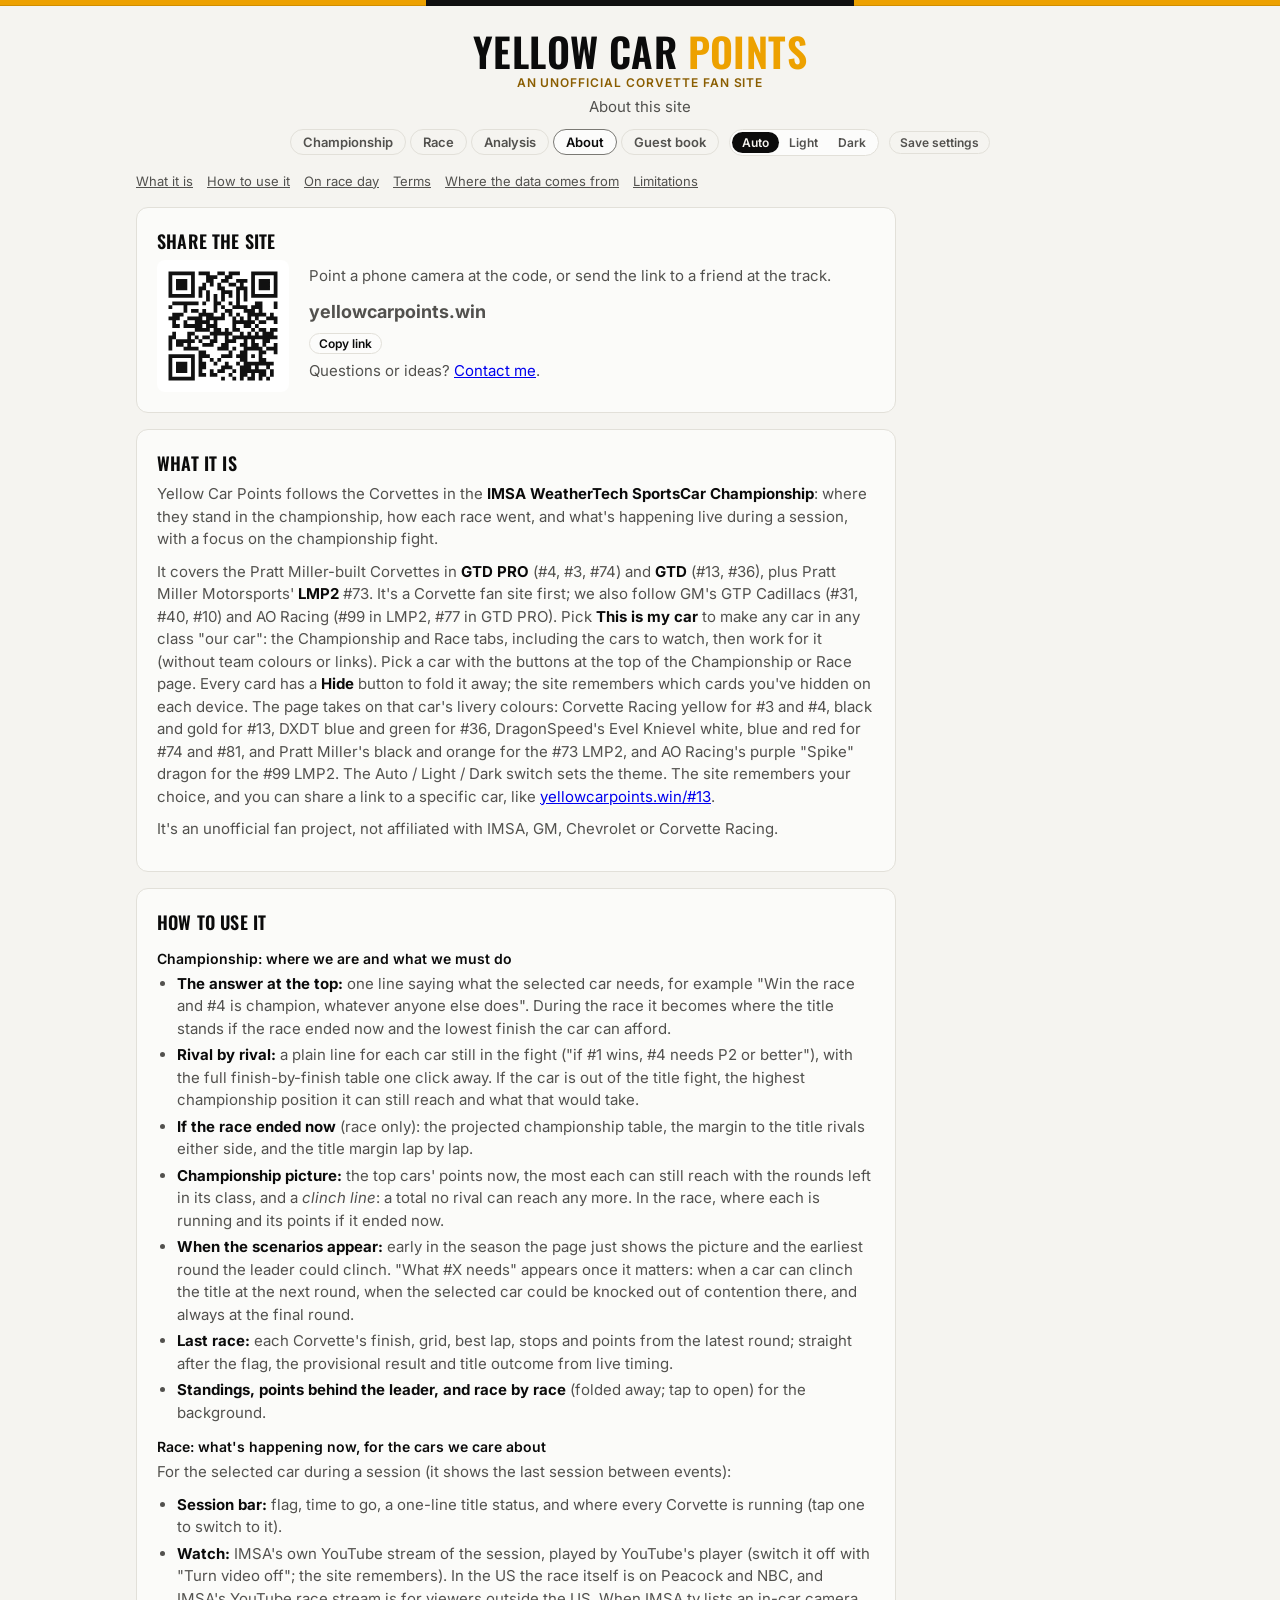
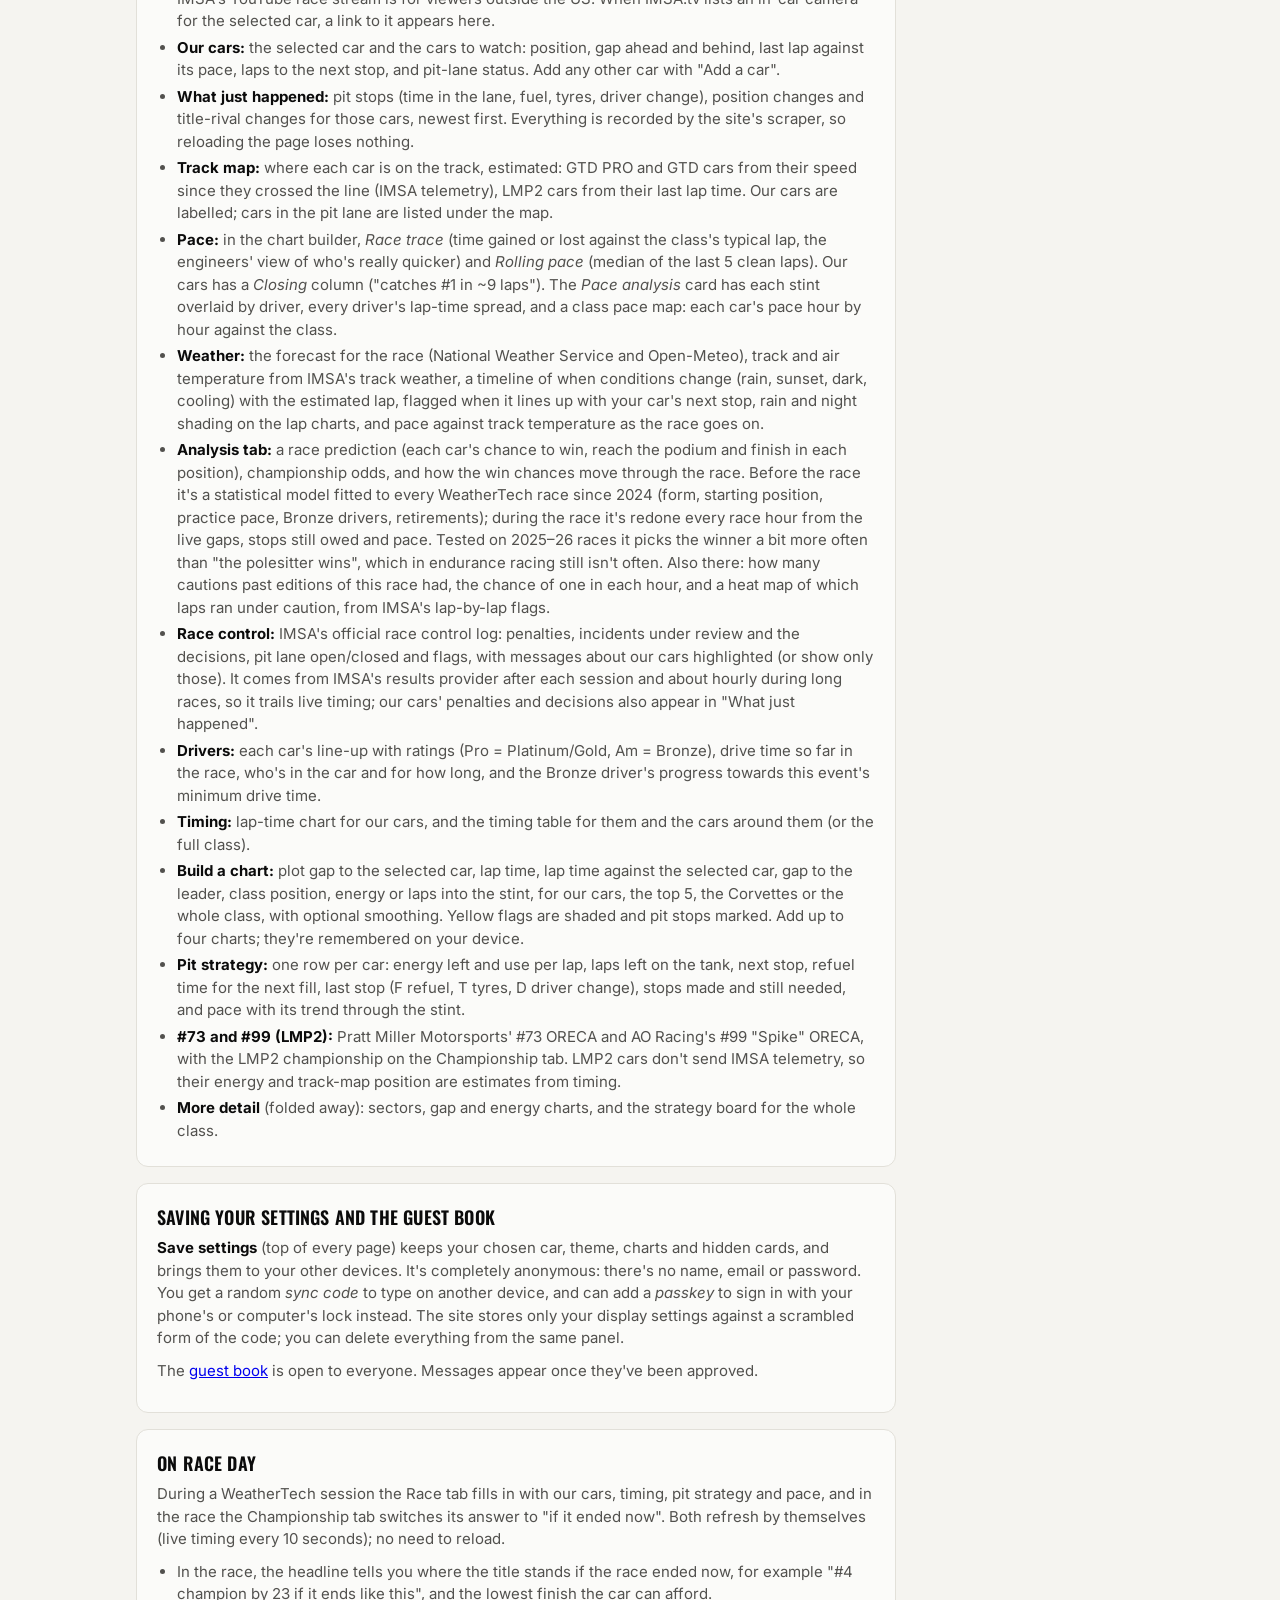
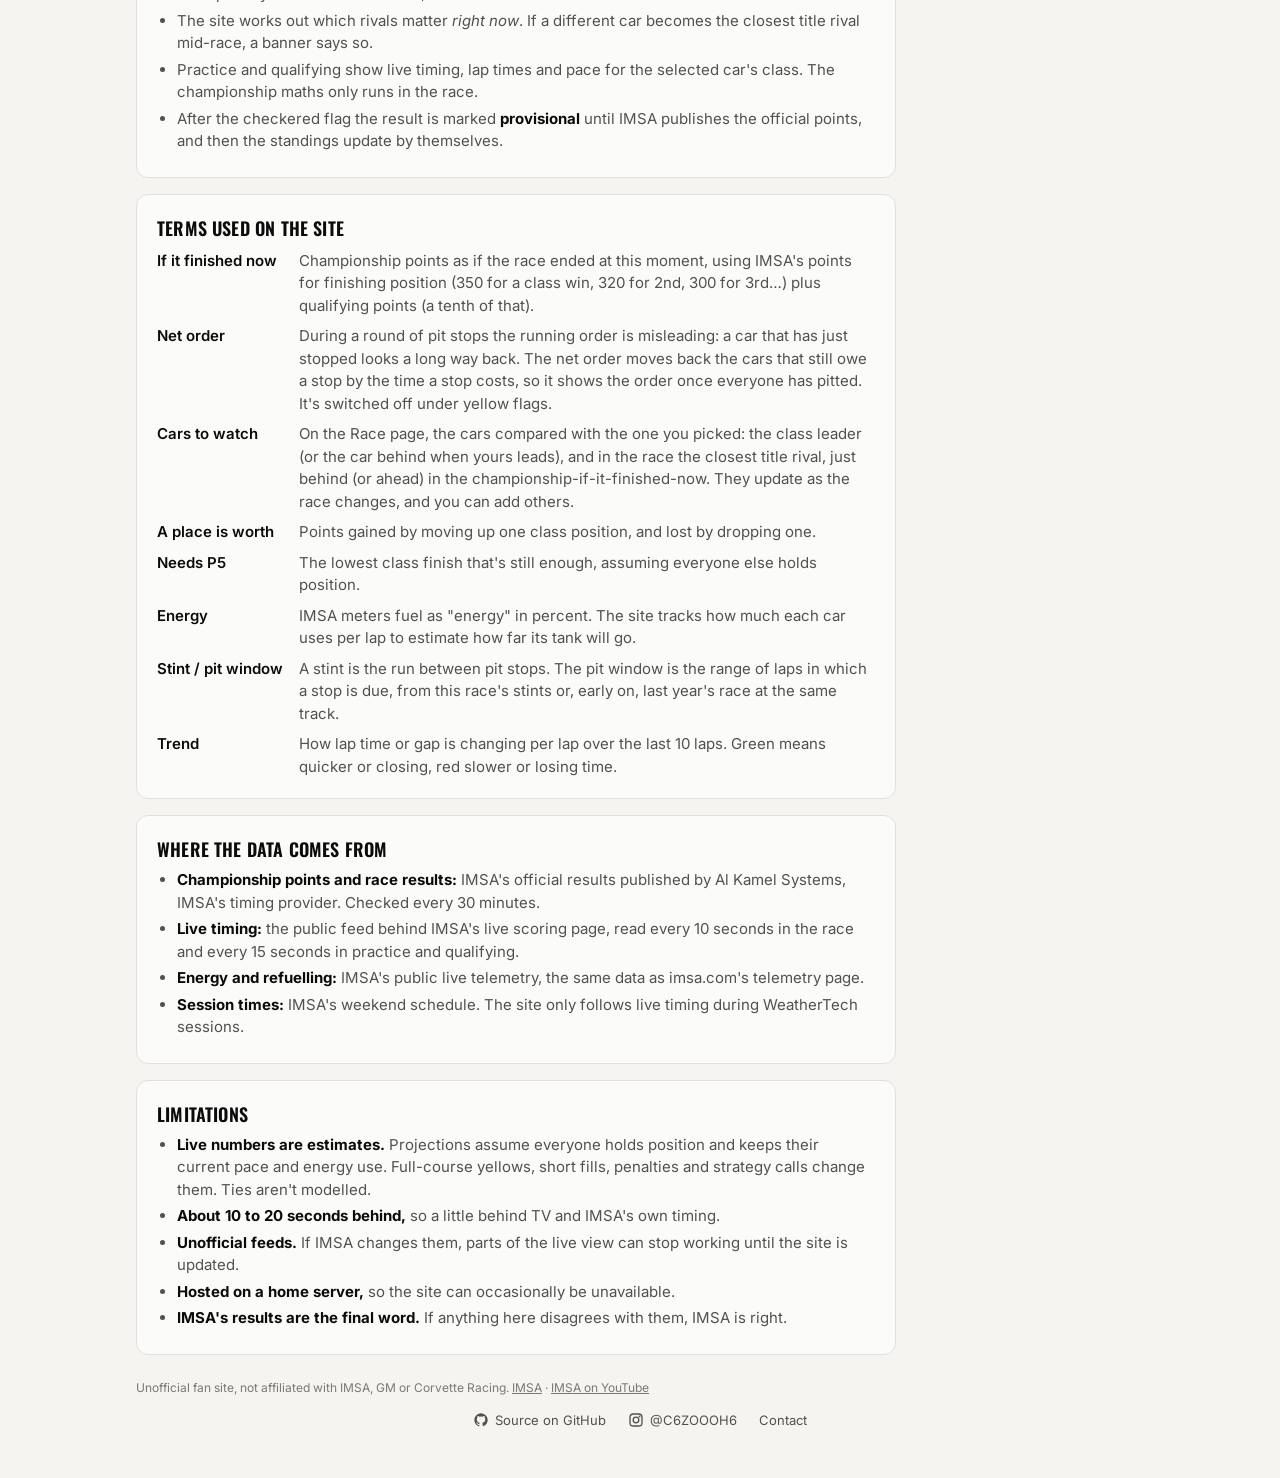
==== commit 57f7af0e: "Analysis tab + analyst service: pre-race prediction after qualifying, in-race prediction every race " ====
--- a/web/about.html
+++ b/web/about.html
@@ -41,7 +41,7 @@
       <h1>Yellow Car <span>Points</span></h1>
       <p class="tagline">An unofficial Corvette fan site</p>
       <p class="sub">About this site</p>
-      <div class="navrow"><nav class="tabs"><a href="./">Championship</a><a href="strategy.html">Race</a><a href="about.html" aria-current="page">About</a><a href="guestbook.html">Guest book</a></nav><span class="countdown" id="countdown" hidden></span></div>
+      <div class="navrow"><nav class="tabs"><a href="./">Championship</a><a href="strategy.html">Race</a><a id="to-analysis" href="analysis.html">Analysis</a><a href="about.html" aria-current="page">About</a><a href="guestbook.html">Guest book</a></nav><span class="countdown" id="countdown" hidden></span></div>
     </div>
   </header>
 
@@ -93,8 +93,7 @@
         <li><strong>Track map:</strong> where each car is on the track, estimated: GTD PRO and GTD cars from their speed since they crossed the line (IMSA telemetry), LMP2 cars from their last lap time. Our cars are labelled; cars in the pit lane are listed under the map.</li>
         <li><strong>Pace:</strong> in the chart builder, <em>Race trace</em> (time gained or lost against the class's typical lap, the engineers' view of who's really quicker) and <em>Rolling pace</em> (median of the last 5 clean laps). Our cars has a <em>Closing</em> column ("catches #1 in ~9 laps"). The <em>Pace analysis</em> card has each stint overlaid by driver, every driver's lap-time spread, and a class pace map: each car's pace hour by hour against the class.</li>
         <li><strong>Weather:</strong> the forecast for the race (National Weather Service and Open-Meteo), track and air temperature from IMSA's track weather, a timeline of when conditions change (rain, sunset, dark, cooling) with the estimated lap, flagged when it lines up with your car's next stop, rain and night shading on the lap charts, and pace against track temperature as the race goes on.</li>
-        <li><strong>Race prediction:</strong> each car's chance to win, reach the podium and finish in each position, plus championship odds after the race. A statistical model fitted to every WeatherTech race since 2024 (form, starting position, practice pace, Bronze drivers, retirements), simulated 40,000 times. Tested on 2025–26 races it picks the winner a bit more often than "the polesitter wins", which in endurance racing still isn't often.</li>
-        <li><strong>Caution history:</strong> how many cautions past editions of this race had, how long they lasted, the chance of one in each hour, and a heat map of which laps ran under caution, from IMSA's lap-by-lap flags.</li>
+        <li><strong>Analysis tab:</strong> a race prediction (each car's chance to win, reach the podium and finish in each position), championship odds, and how the win chances move through the race. Before the race it's a statistical model fitted to every WeatherTech race since 2024 (form, starting position, practice pace, Bronze drivers, retirements); during the race it's redone every race hour from the live gaps, stops still owed and pace. Tested on 2025–26 races it picks the winner a bit more often than "the polesitter wins", which in endurance racing still isn't often. Also there: how many cautions past editions of this race had, the chance of one in each hour, and a heat map of which laps ran under caution, from IMSA's lap-by-lap flags.</li>
         <li><strong>Race control:</strong> IMSA's official race control log: penalties, incidents under review and the decisions, pit lane open/closed and flags, with messages about our cars highlighted (or show only those). It comes from IMSA's results provider after each session and about hourly during long races, so it trails live timing; our cars' penalties and decisions also appear in "What just happened".</li>
         <li><strong>Drivers:</strong> each car's line-up with ratings (Pro = Platinum/Gold, Am = Bronze), drive time so far in the race, who's in the car and for how long, and the Bronze driver's progress towards this event's minimum drive time.</li>
         <li><strong>Timing:</strong> lap-time chart for our cars, and the timing table for them and the cars around them (or the full class).</li>
--- a/web/style.css
+++ b/web/style.css
@@ -542,16 +542,19 @@
 
 /* Caution history */
 .cauhours { display: grid; grid-template-columns: repeat(10, 1fr); gap: 4px; align-items: end; }
-.cauhours div { display: grid; grid-template-rows: auto 56px auto; text-align: center; font-size: 11px; color: var(--text-3); font-variant-numeric: tabular-nums; }
-.cauhours .bar { display: flex; align-items: flex-end; background: var(--grid); border-radius: 4px; overflow: hidden; }
+.cauhours div { display: grid; grid-template-rows: auto 56px auto; row-gap: 2px; text-align: center; font-size: 11px; color: var(--text-3); font-variant-numeric: tabular-nums; }
+.cauhours .bar { height: 56px; display: flex; align-items: flex-end; background: var(--grid); border-radius: 4px; overflow: hidden; }
 .cauhours .bar i { display: block; width: 100%; background: var(--flag-yellow); border-radius: 4px 4px 0 0; }
 .cauhours .now { color: var(--text); font-weight: 600; }
 .cauhours .now .bar { outline: 2px solid var(--text); outline-offset: 1px; }
-table.cauheat { border-collapse: separate; border-spacing: 1px; font-size: 10px; }
+table.cauheat { width: auto; border-collapse: separate; border-spacing: 1px; font-size: 10px; }
 table.cauheat th { color: var(--text-3); font-weight: 600; padding: 0 4px; text-align: right; white-space: nowrap; }
-table.cauheat thead th { text-align: left; padding: 0; height: 14px; }
+table.cauheat thead th { position: relative; padding: 0; height: 14px; }
+table.cauheat thead th span { position: absolute; left: 0; bottom: 1px; font-weight: 600; }
 table.cauheat td { width: 9px; min-width: 9px; height: 14px; border-radius: 2px; padding: 0; }
 table.cauheat td.off { background: none; }
 table.cauheat td.now { outline: 2px solid var(--text); outline-offset: -1px; }
 table.cauheat tr.often th { color: var(--text); }
 table.cauheat tr.often td { height: 18px; }
+.cauhours div > span { display: block; }
+.cauhours .h { margin-top: 3px; }
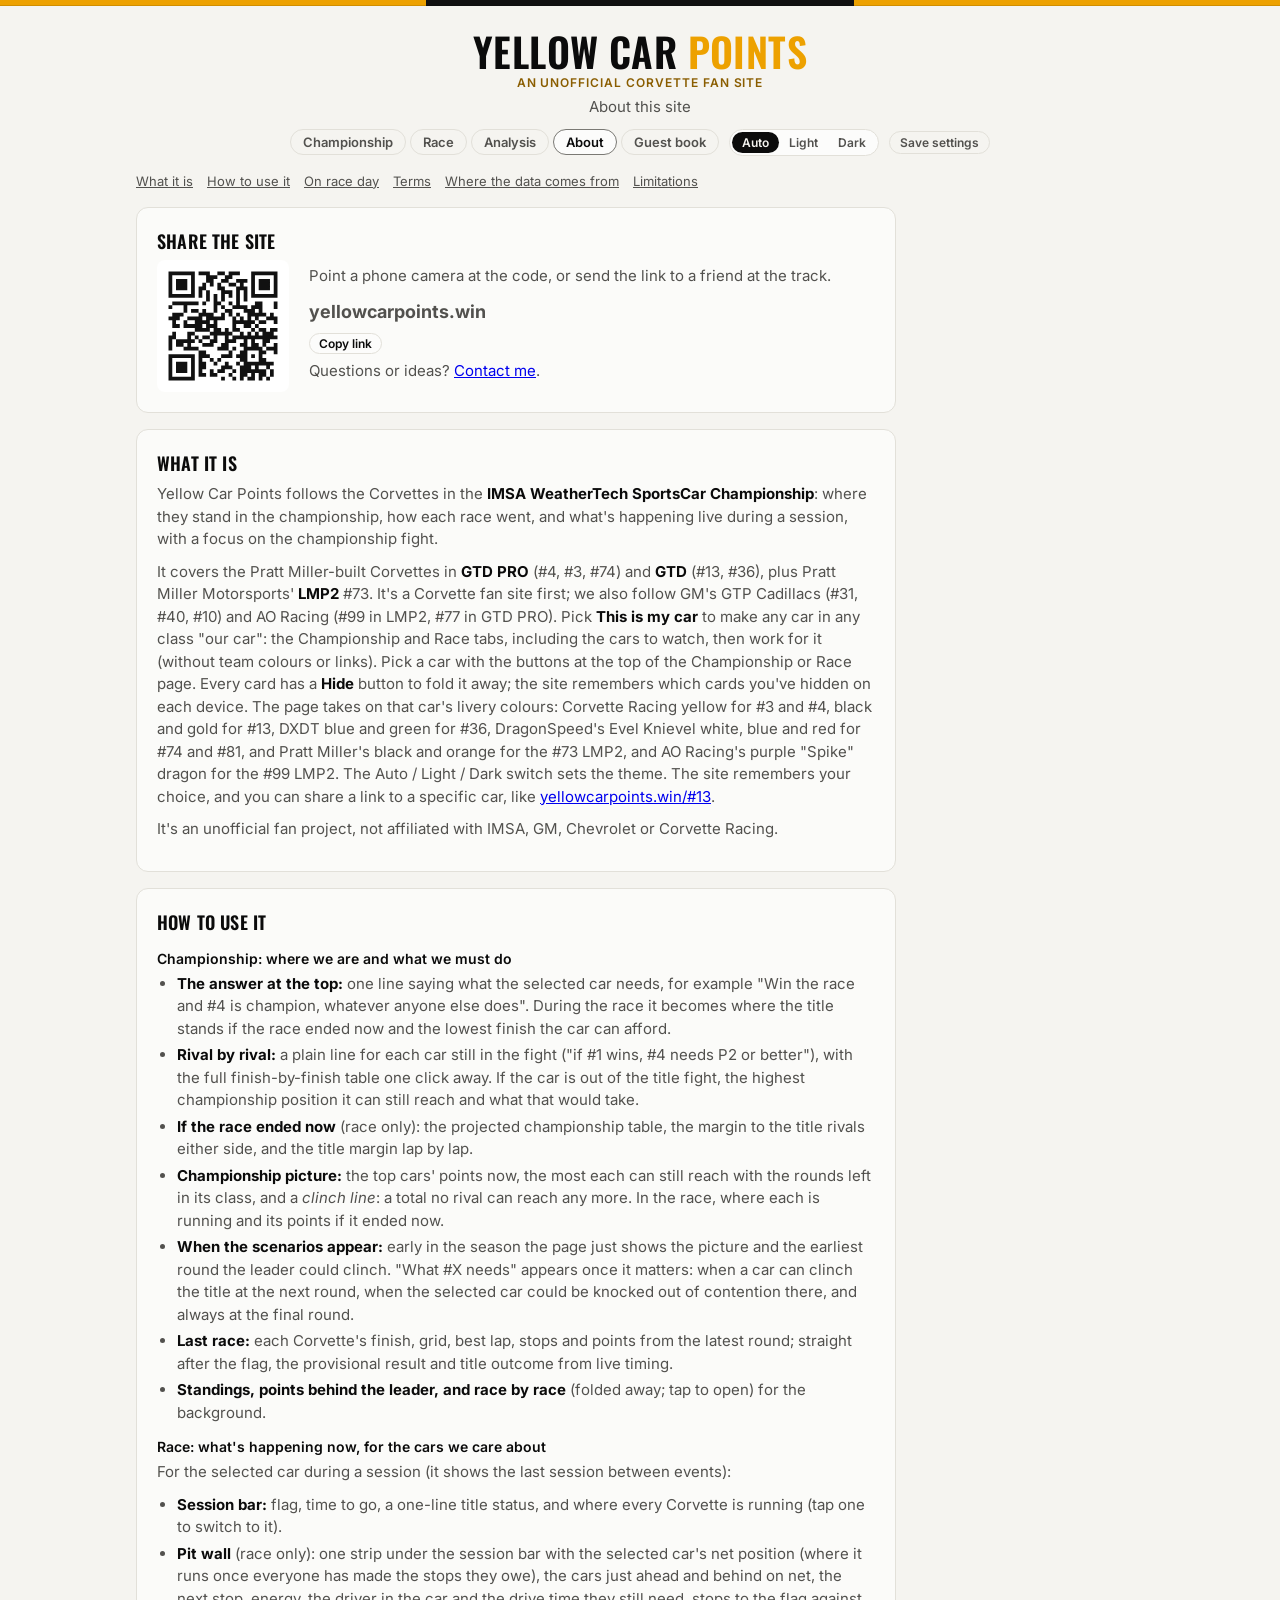
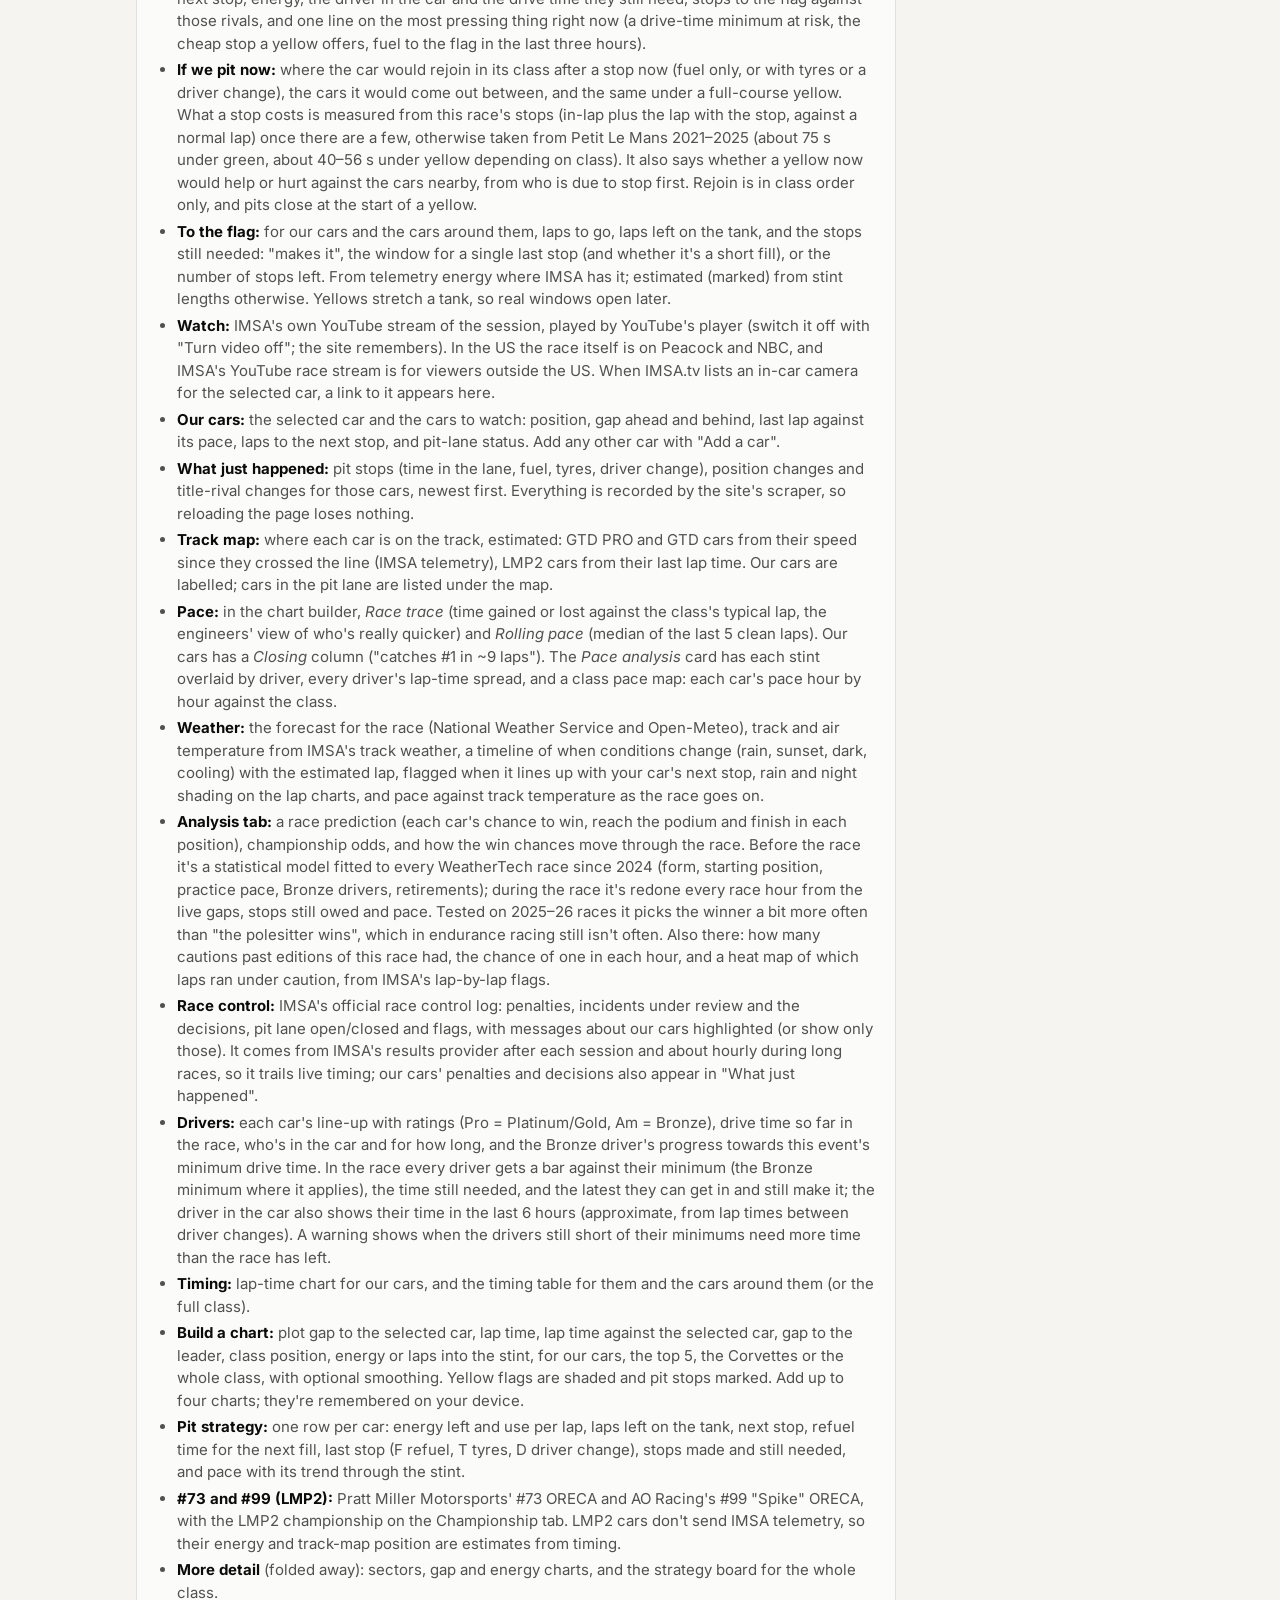
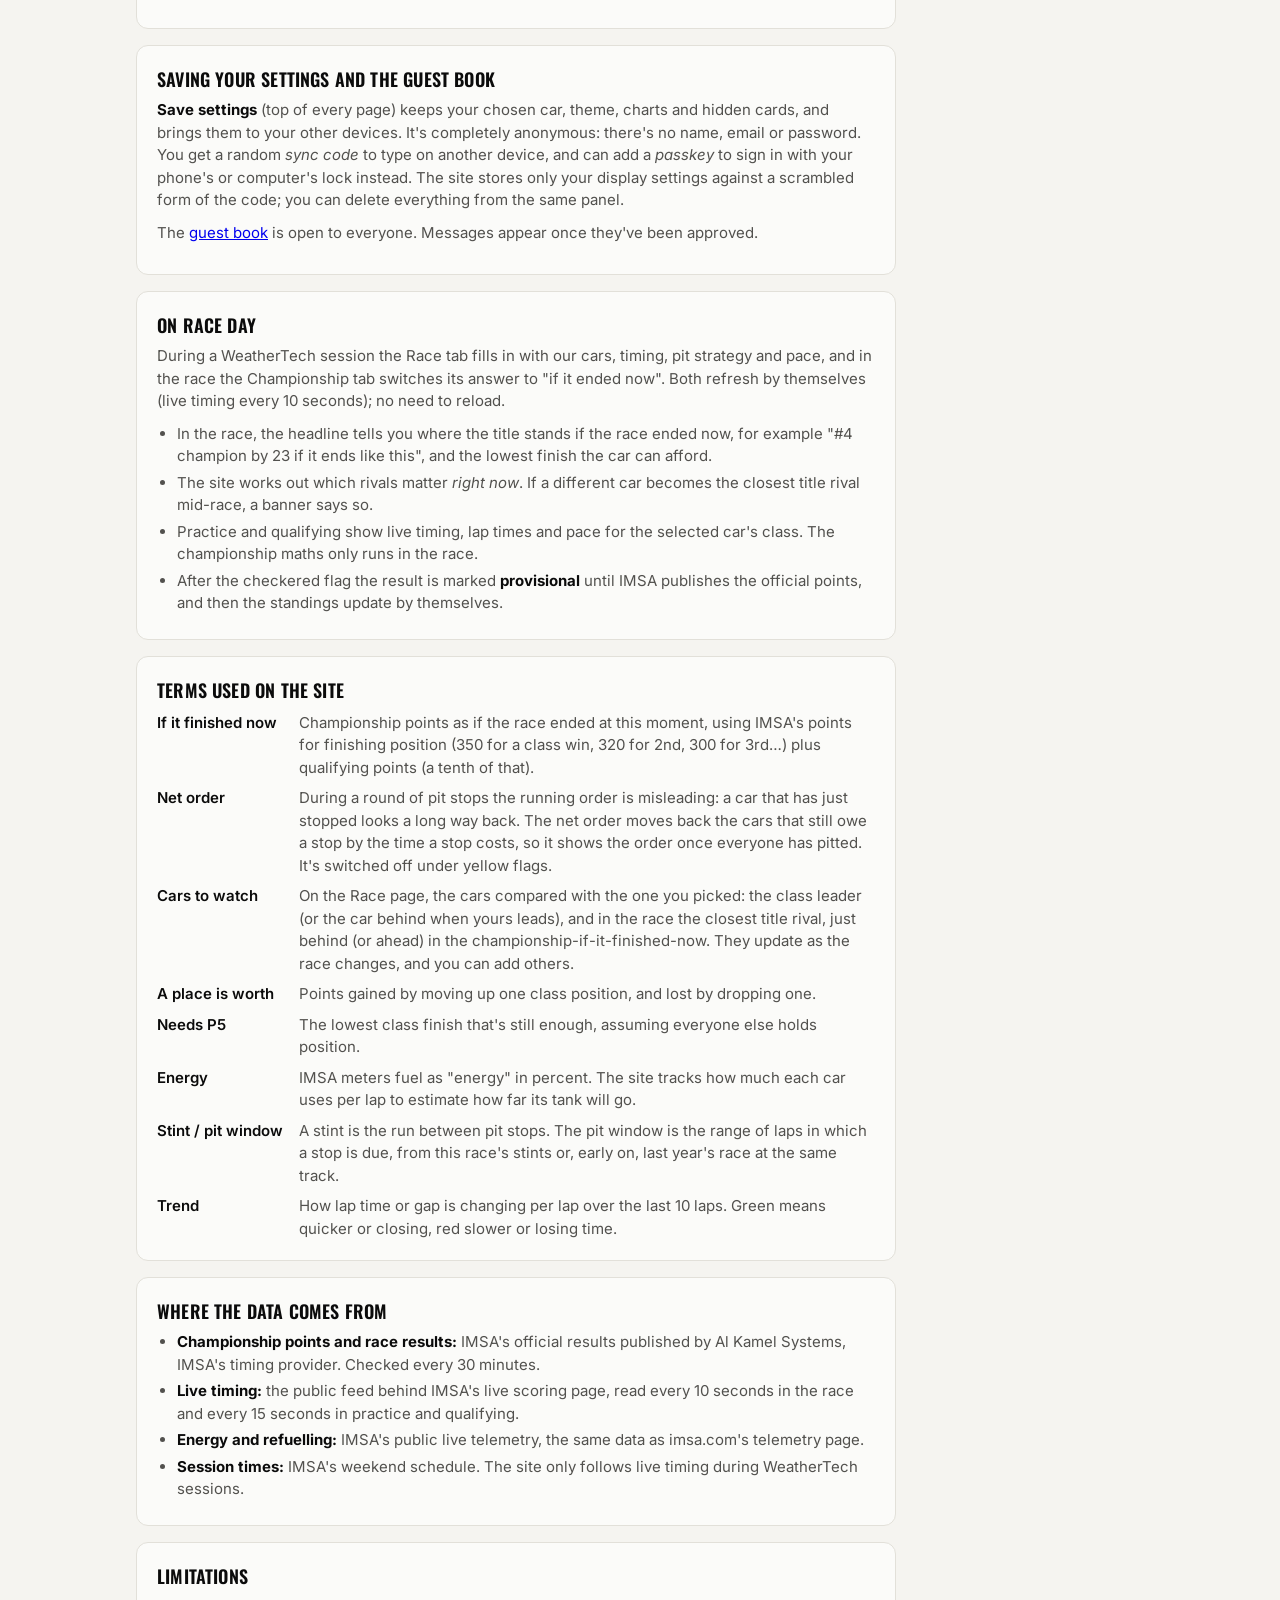
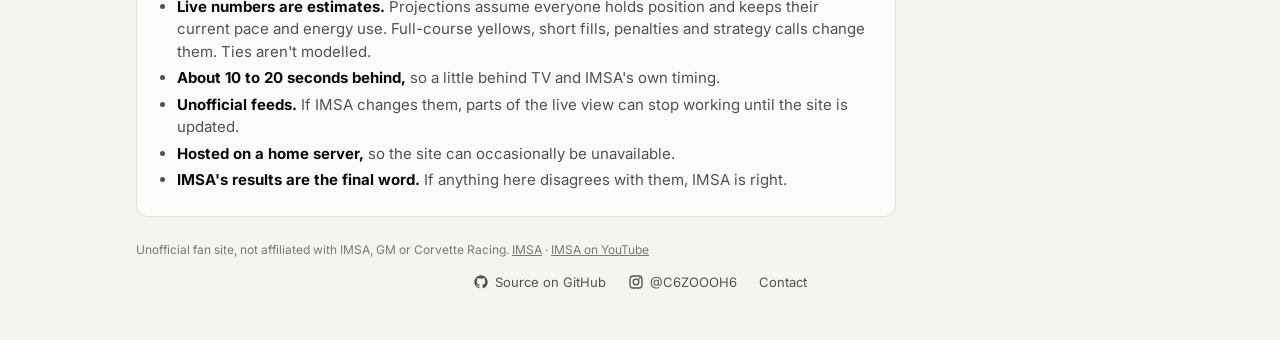
==== commit 7a9ae30e: "Race tab: pit wall strip, If we pit now, To the flag, drive-time timeline, default layout by time ho" ====
--- a/web/about.html
+++ b/web/about.html
@@ -87,6 +87,9 @@
       <p>For the selected car during a session (it shows the last session between events):</p>
       <ul>
         <li><strong>Session bar:</strong> flag, time to go, a one-line title status, and where every Corvette is running (tap one to switch to it).</li>
+        <li><strong>Pit wall</strong> (race only): one strip under the session bar with the selected car's net position (where it runs once everyone has made the stops they owe), the cars just ahead and behind on net, the next stop, energy, the driver in the car and the drive time they still need, stops to the flag against those rivals, and one line on the most pressing thing right now (a drive-time minimum at risk, the cheap stop a yellow offers, fuel to the flag in the last three hours).</li>
+        <li><strong>If we pit now:</strong> where the car would rejoin in its class after a stop now (fuel only, or with tyres or a driver change), the cars it would come out between, and the same under a full-course yellow. What a stop costs is measured from this race's stops (in-lap plus the lap with the stop, against a normal lap) once there are a few, otherwise taken from Petit Le Mans 2021–2025 (about 75 s under green, about 40–56 s under yellow depending on class). It also says whether a yellow now would help or hurt against the cars nearby, from who is due to stop first. Rejoin is in class order only, and pits close at the start of a yellow.</li>
+        <li><strong>To the flag:</strong> for our cars and the cars around them, laps to go, laps left on the tank, and the stops still needed: "makes it", the window for a single last stop (and whether it's a short fill), or the number of stops left. From telemetry energy where IMSA has it; estimated (marked) from stint lengths otherwise. Yellows stretch a tank, so real windows open later.</li>
         <li><strong>Watch:</strong> IMSA's own YouTube stream of the session, played by YouTube's player (switch it off with "Turn video off"; the site remembers). In the US the race itself is on Peacock and NBC, and IMSA's YouTube race stream is for viewers outside the US. When IMSA.tv lists an in-car camera for the selected car, a link to it appears here.</li>
         <li><strong>Our cars:</strong> the selected car and the cars to watch: position, gap ahead and behind, last lap against its pace, laps to the next stop, and pit-lane status. Add any other car with "Add a car".</li>
         <li><strong>What just happened:</strong> pit stops (time in the lane, fuel, tyres, driver change), position changes and title-rival changes for those cars, newest first. Everything is recorded by the site's scraper, so reloading the page loses nothing.</li>
@@ -95,7 +98,7 @@
         <li><strong>Weather:</strong> the forecast for the race (National Weather Service and Open-Meteo), track and air temperature from IMSA's track weather, a timeline of when conditions change (rain, sunset, dark, cooling) with the estimated lap, flagged when it lines up with your car's next stop, rain and night shading on the lap charts, and pace against track temperature as the race goes on.</li>
         <li><strong>Analysis tab:</strong> a race prediction (each car's chance to win, reach the podium and finish in each position), championship odds, and how the win chances move through the race. Before the race it's a statistical model fitted to every WeatherTech race since 2024 (form, starting position, practice pace, Bronze drivers, retirements); during the race it's redone every race hour from the live gaps, stops still owed and pace. Tested on 2025–26 races it picks the winner a bit more often than "the polesitter wins", which in endurance racing still isn't often. Also there: how many cautions past editions of this race had, the chance of one in each hour, and a heat map of which laps ran under caution, from IMSA's lap-by-lap flags.</li>
         <li><strong>Race control:</strong> IMSA's official race control log: penalties, incidents under review and the decisions, pit lane open/closed and flags, with messages about our cars highlighted (or show only those). It comes from IMSA's results provider after each session and about hourly during long races, so it trails live timing; our cars' penalties and decisions also appear in "What just happened".</li>
-        <li><strong>Drivers:</strong> each car's line-up with ratings (Pro = Platinum/Gold, Am = Bronze), drive time so far in the race, who's in the car and for how long, and the Bronze driver's progress towards this event's minimum drive time.</li>
+        <li><strong>Drivers:</strong> each car's line-up with ratings (Pro = Platinum/Gold, Am = Bronze), drive time so far in the race, who's in the car and for how long, and the Bronze driver's progress towards this event's minimum drive time. In the race every driver gets a bar against their minimum (the Bronze minimum where it applies), the time still needed, and the latest they can get in and still make it; the driver in the car also shows their time in the last 6 hours (approximate, from lap times between driver changes). A warning shows when the drivers still short of their minimums need more time than the race has left.</li>
         <li><strong>Timing:</strong> lap-time chart for our cars, and the timing table for them and the cars around them (or the full class).</li>
         <li><strong>Build a chart:</strong> plot gap to the selected car, lap time, lap time against the selected car, gap to the leader, class position, energy or laps into the stint, for our cars, the top 5, the Corvettes or the whole class, with optional smoothing. Yellow flags are shaded and pit stops marked. Add up to four charts; they're remembered on your device.</li>
         <li><strong>Pit strategy:</strong> one row per car: energy left and use per lap, laps left on the tank, next stop, refuel time for the next fill, last stop (F refuel, T tyres, D driver change), stops made and still needed, and pace with its trend through the stint.</li>
--- a/web/style.css
+++ b/web/style.css
@@ -332,8 +332,9 @@
 /* ---- Race tab layout: one column on phones and laptops, two on wide screens ---- */
 .race-grid { display: flex; flex-direction: column; }
 .race-grid .col { display: contents; }
-#ours-card { order: 1; } #watch-card { order: 2; } #feed-card { order: 3; } #timing-card { order: 4; } #drivers-card { order: 5; }
-#cars-card { order: 6; } #builder-card { order: 7; } #pace-card { order: 8; }
+/* Phone (one column): the default order, by time horizon. A saved Arrange layout overrides it. */
+#ours-card { order: 1; } #feed-card { order: 2; } #pn-card { order: 3; } #cars-card { order: 4; } #fin-card { order: 5; } #drivers-card { order: 6; } #rc-card { order: 7; }
+#wx-card { order: 8; } #timing-card { order: 9; } #builder-card { order: 10; } #pa-card { order: 11; } #sector-card { order: 12; } #map-card { order: 13; } #watch-card { order: 14; }
 .video { position: relative; aspect-ratio: 16 / 9; border-radius: 8px; overflow: hidden; background: #000; margin-top: 8px; }
 .video iframe { position: absolute; inset: 0; width: 100%; height: 100%; border: 0; }
 .wlabel { margin-top: 6px; }
@@ -428,7 +429,6 @@
 .sessionbar .ttg::before { content: "· "; color: var(--text-3); }
 .dev-badge { position: fixed; top: 10px; left: 10px; z-index: 50; font: 700 12px Inter, sans-serif; letter-spacing: .08em; padding: 3px 10px; border-radius: 6px; background: #d03b3b; color: #fff; }
 /* race control */
-#rc-card { order: 3; } #feed-card { order: 3; }
 .rclist { list-style: none; margin: 6px 0 0; padding: 0; font-size: 13px; max-height: 520px; overflow-y: auto; }
 .rclist li { display: grid; grid-template-columns: 62px 92px 1fr; gap: 8px; align-items: baseline; padding: 5px 0 5px 6px; border-top: 1px solid var(--line); border-left: 3px solid transparent; }
 .rclist li:first-child { border-top: 0; }
@@ -453,7 +453,6 @@
 :root[data-theme="dark"] .track-bg { opacity: .10; }
 @media (prefers-color-scheme: dark) { :root:not([data-theme="light"]) .track-bg { opacity: .10; } }
 /* track map */
-#map-card { order: 2; }
 .trackmap { display: block; width: 100%; max-height: 520px; margin-top: 6px; }
 .trackmap .map-track { fill: none; stroke: var(--line); stroke-width: 26; stroke-linejoin: round; }
 .trackmap .sf { fill: var(--text-3); }
@@ -478,7 +477,6 @@
 .qnote { margin-top: 6px; font-size: 13px; color: var(--text-2); }
 .qnote b { color: var(--flag-yellow); }
 /* weather */
-#wx-card { order: 2; }
 .wxstrip { display: flex; gap: 4px; overflow-x: auto; padding: 6px 0 4px; scrollbar-width: thin; }
 .wxh { flex: 0 0 auto; min-width: 54px; display: flex; flex-direction: column; align-items: center; gap: 2px; padding: 6px 4px; border-radius: 8px; border: 1px solid var(--line); font-size: 12px; }
 .wxh.race { border-color: var(--accent); }
@@ -506,7 +504,6 @@
 .arrange-bar .copied { color: var(--good); font-weight: 600; }
 .champ-cards { display: flex; flex-direction: column; }
 /* pace analysis */
-#pa-card { order: 8; }
 #pa-drivers svg { display: block; width: 100%; height: auto; }
 #pa-drivers text { font: 11px Inter, sans-serif; fill: var(--text-3); }
 #pa-drivers text.lbl { font-weight: 600; fill: var(--text); }
@@ -558,3 +555,33 @@
 table.cauheat tr.often td { height: 18px; }
 .cauhours div > span { display: block; }
 .cauhours .h { margin-top: 3px; }
+
+/* Pit wall strip: the selected car at a glance (Race tab, above the cards) */
+.pitwall { background: var(--surface); border: 1px solid var(--line); border-left: 4px solid var(--accent); border-radius: 12px; padding: 10px 14px; margin-bottom: 16px; }
+.pwgrid { display: grid; grid-template-columns: repeat(7, minmax(0, 1fr)); gap: 6px 14px; }
+.pwt { display: flex; flex-direction: column; min-width: 0; }
+.pwt .k { font-size: 11px; font-weight: 600; color: var(--text-3); text-transform: uppercase; letter-spacing: .04em; }
+.pwt b { font-family: Oswald, sans-serif; font-weight: 500; font-size: 22px; line-height: 1.15; color: var(--text); white-space: nowrap; overflow: hidden; text-overflow: ellipsis; }
+.pwt.big b { font-size: 30px; color: var(--accent-ink); }
+.pwt .s { font-size: 12px; color: var(--text-2); }
+.pwt.warn b, .pwt.warn .s { color: var(--critical); }
+.pwline { margin: 8px 0 0; padding-top: 8px; border-top: 1px solid var(--line); font-size: 14px; color: var(--text); }
+@media (max-width: 1100px) { .pwgrid { grid-template-columns: repeat(4, minmax(0, 1fr)); } }
+@media (max-width: 560px) { .pwgrid { grid-template-columns: repeat(2, minmax(0, 1fr)); } .pwt.big { grid-column: span 2; } }
+
+/* If we pit now */
+.pnrow { padding: 8px 0; border-top: 1px solid var(--line); }
+.pnrow:first-child { border-top: 0; }
+.pnhead { display: flex; flex-wrap: wrap; gap: 4px 12px; align-items: baseline; font-size: 13px; }
+.pnpos { font-family: Oswald, sans-serif; font-size: 20px; color: var(--accent-ink); }
+.pnaround { display: flex; flex-wrap: wrap; gap: 6px 14px; margin-top: 6px; font-size: 13px; align-items: baseline; }
+.pncar { font-weight: 600; }
+.pnme { font-weight: 700; color: var(--on-accent); background: var(--accent); border-radius: 6px; padding: 1px 8px; }
+.pncaution { margin: 8px 0 0; padding-top: 8px; border-top: 1px solid var(--line); font-size: 13px; }
+
+/* To the flag; drive-time risk */
+.tag.est { font-size: 10px; font-weight: 600; color: var(--text-3); border: 1px solid var(--line); border-radius: 4px; padding: 0 4px; }
+.dwarn { color: var(--critical); font-weight: 600; }
+.dbar.risk-plan i { background: var(--flag-yellow); }
+.dbar.risk-urgent i, .dbar.risk-impossible i { background: var(--critical); }
+.dlist .d6 { flex-basis: 100%; font-size: 11px; }
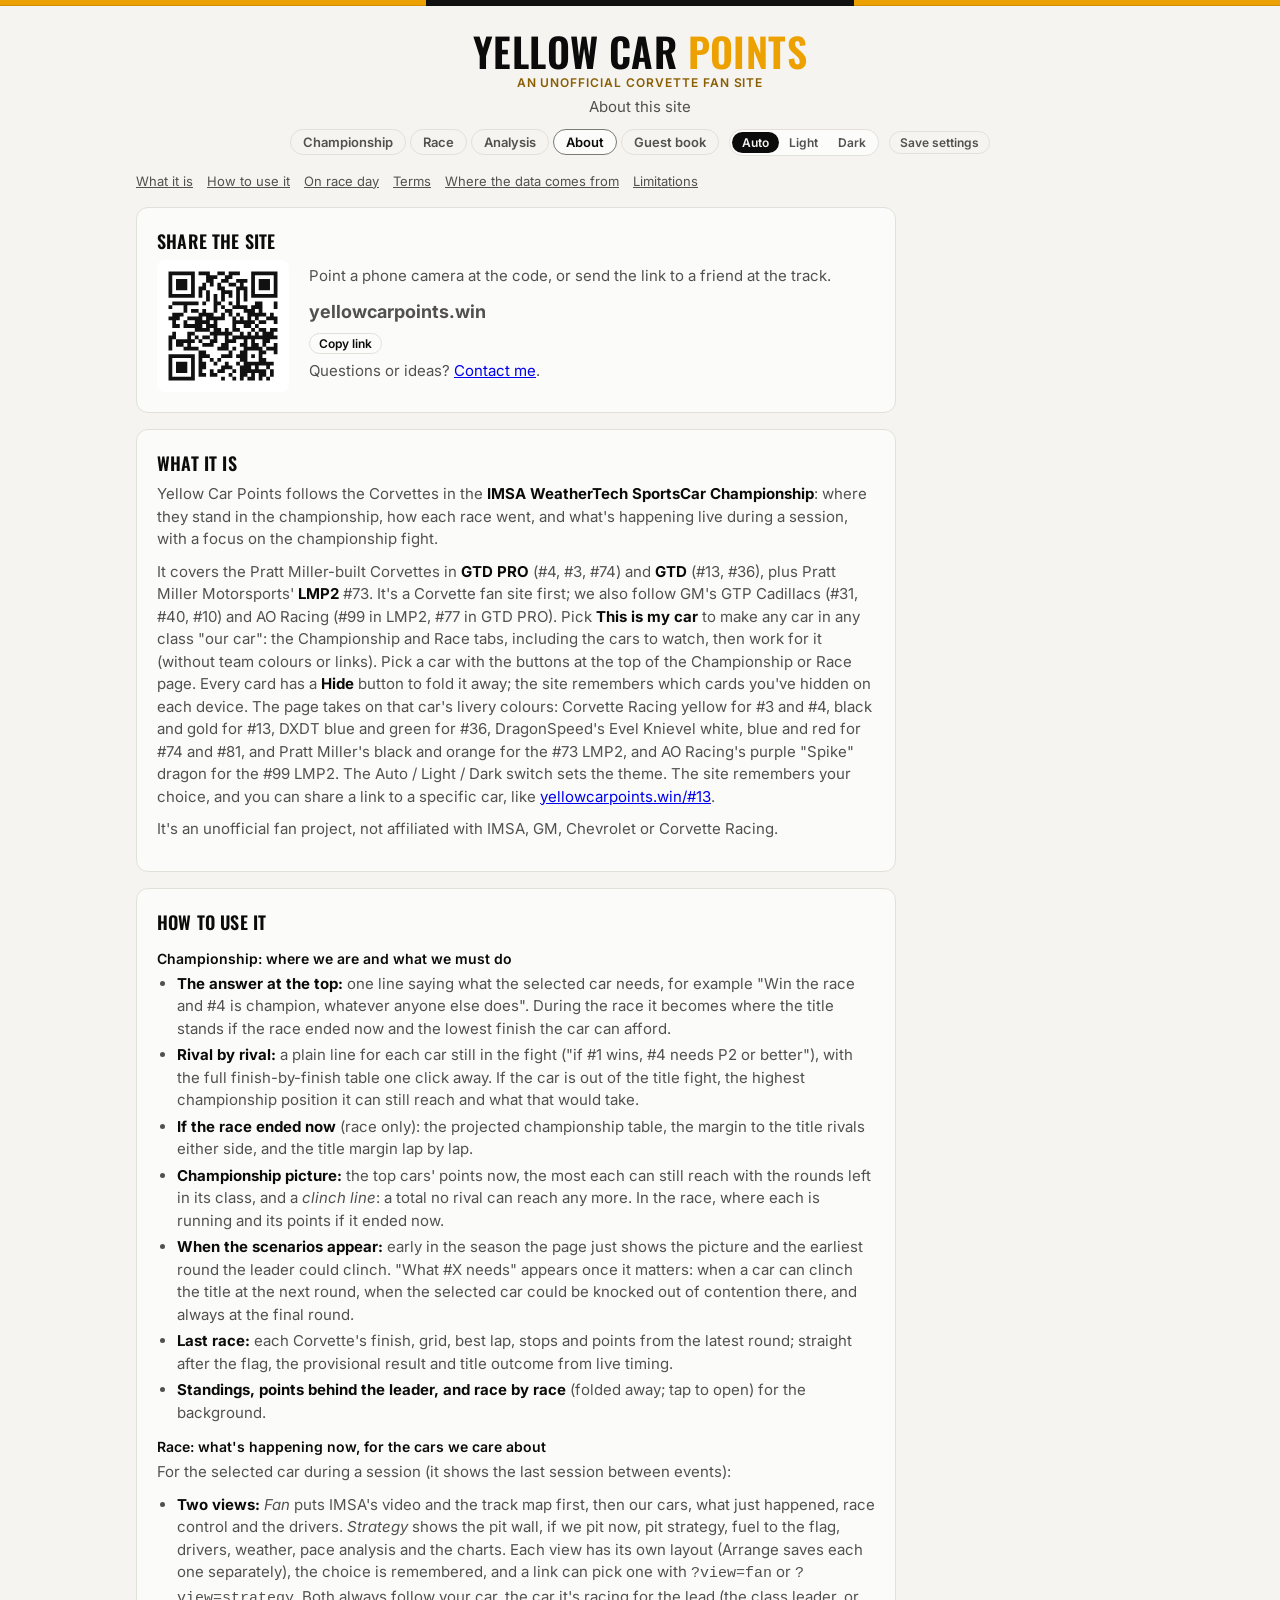
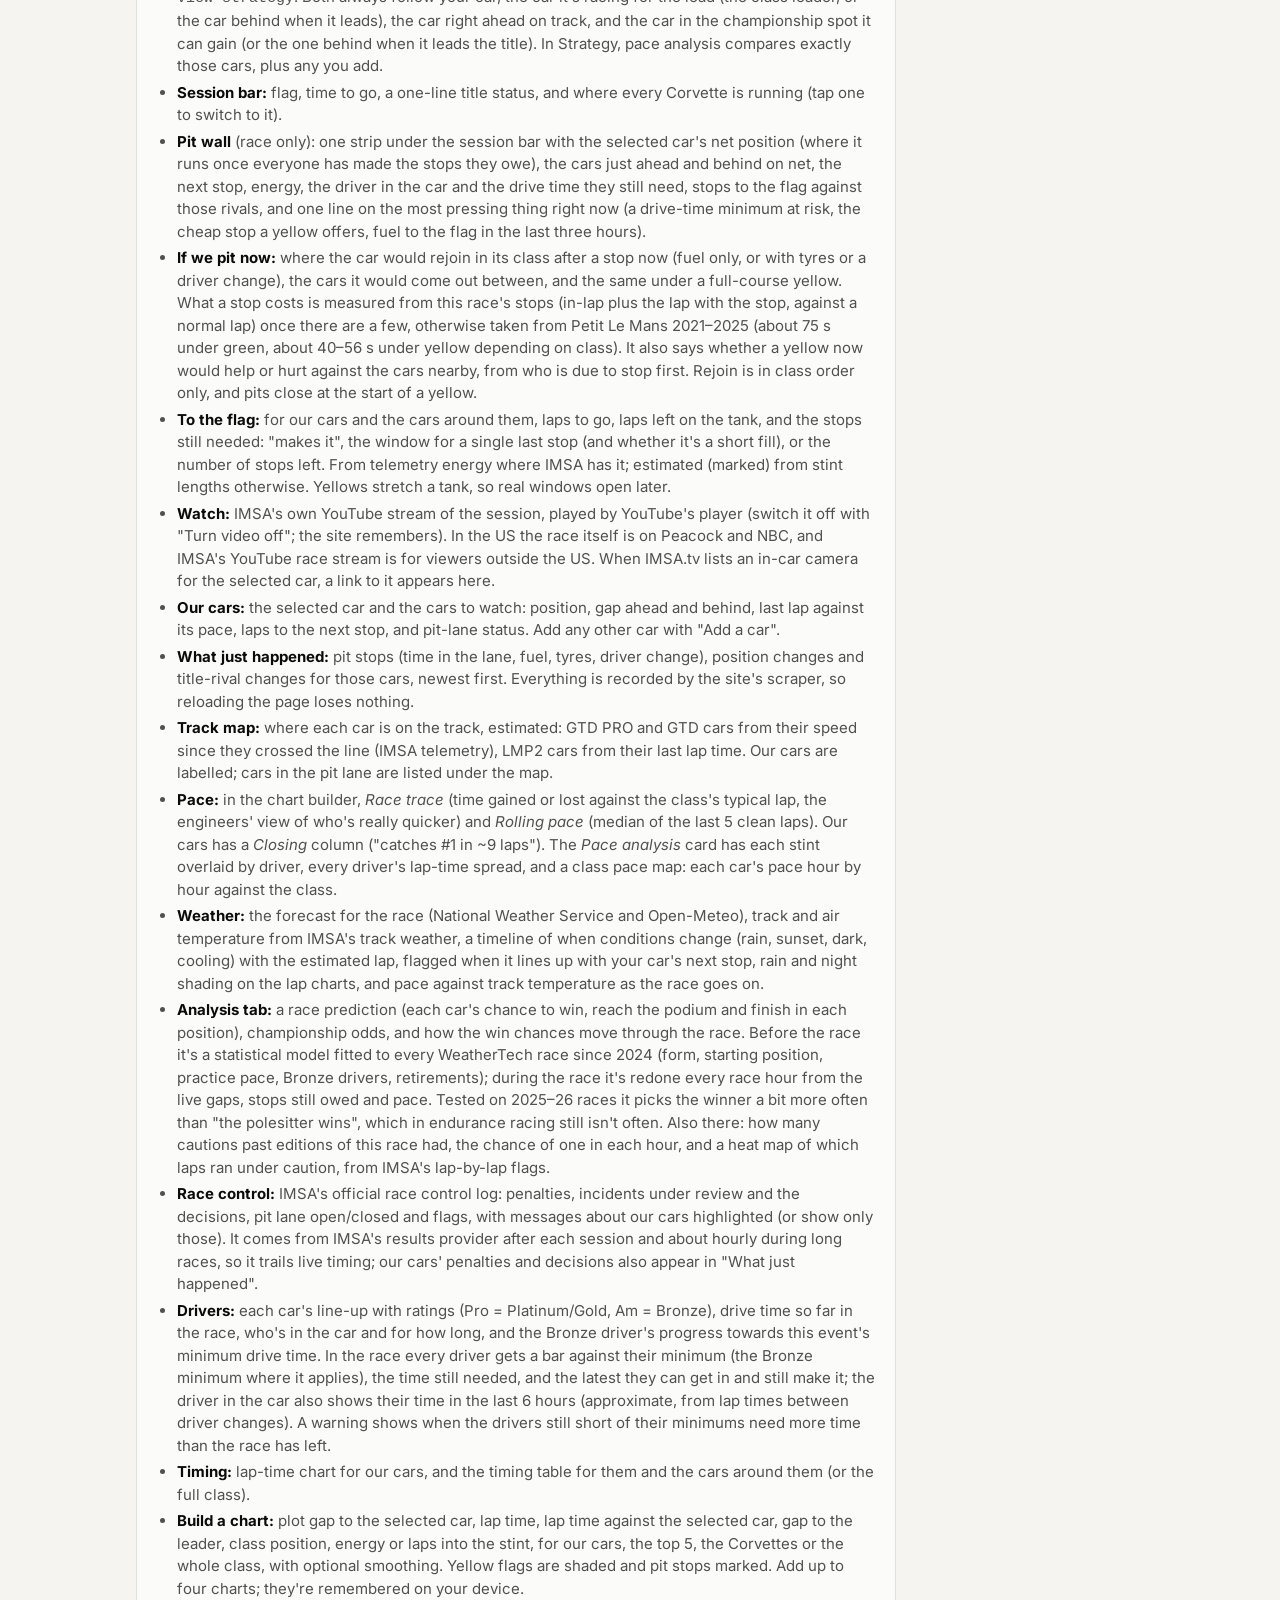
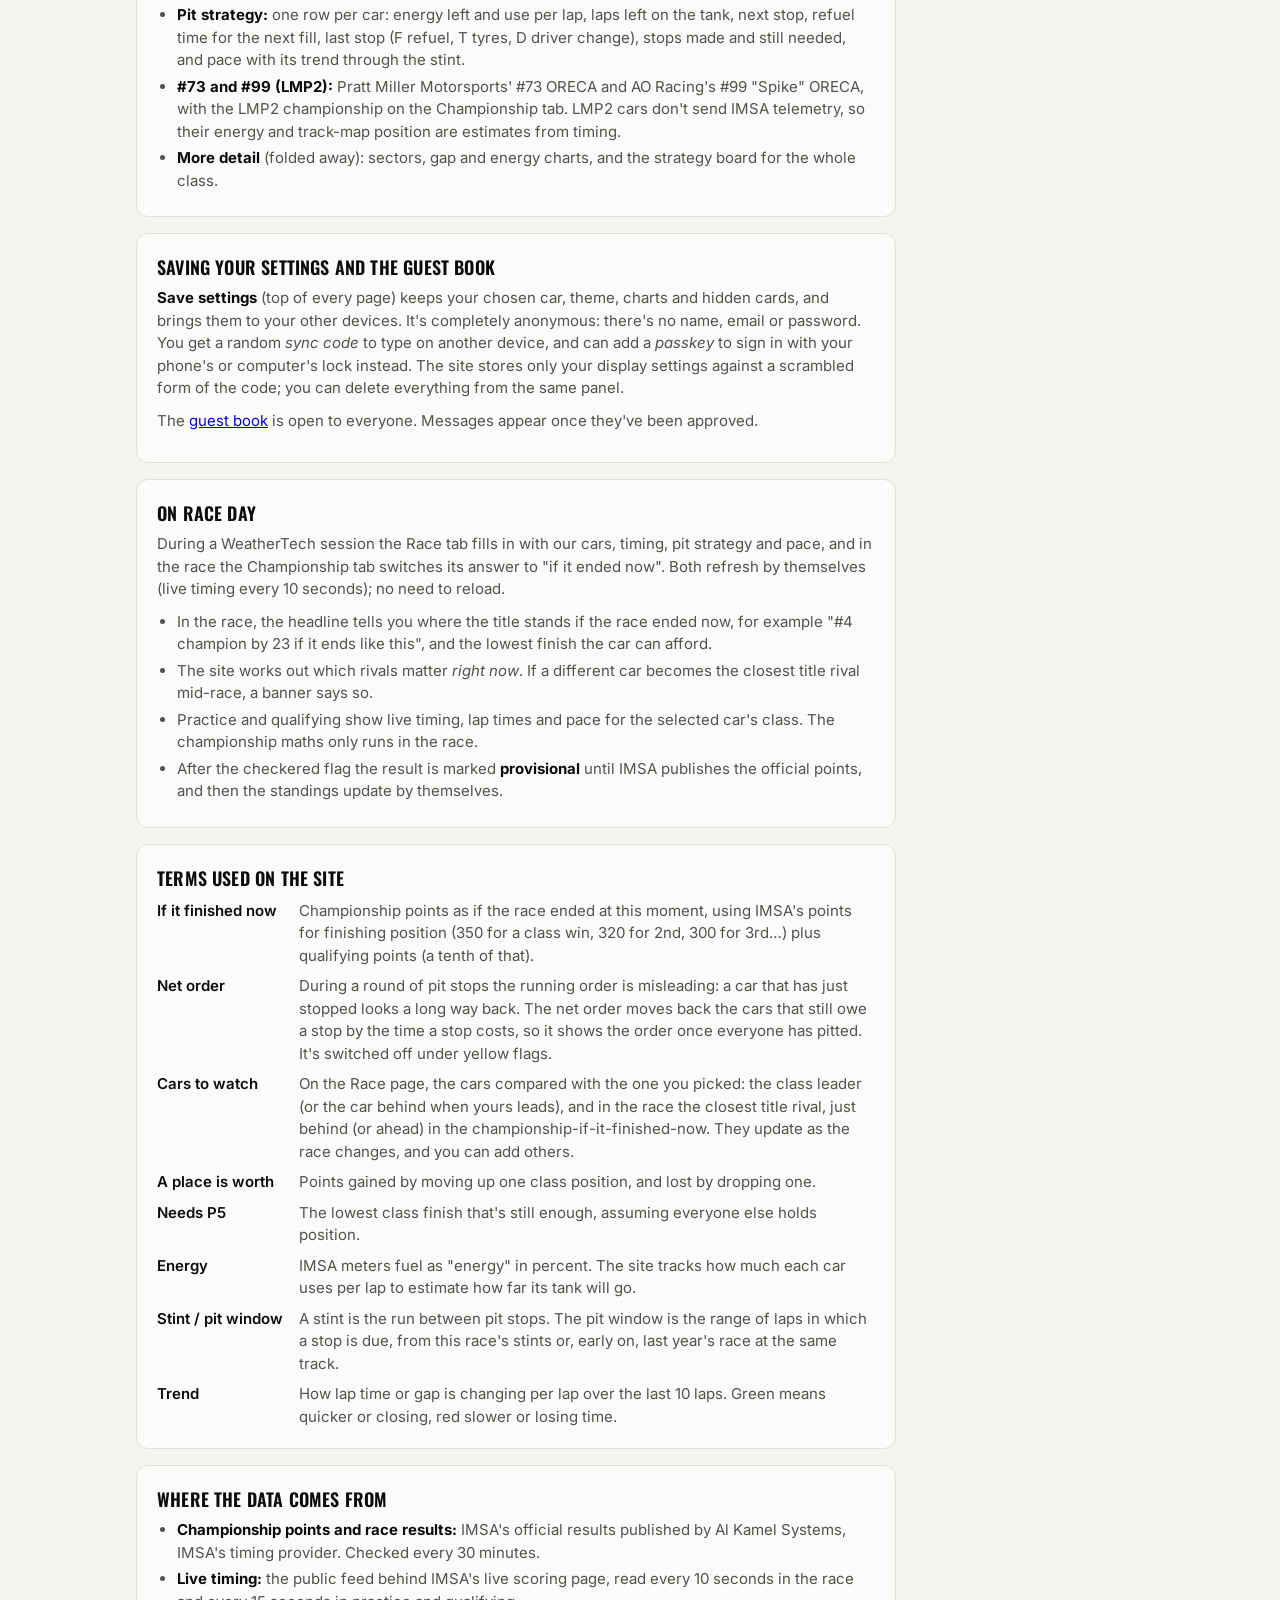
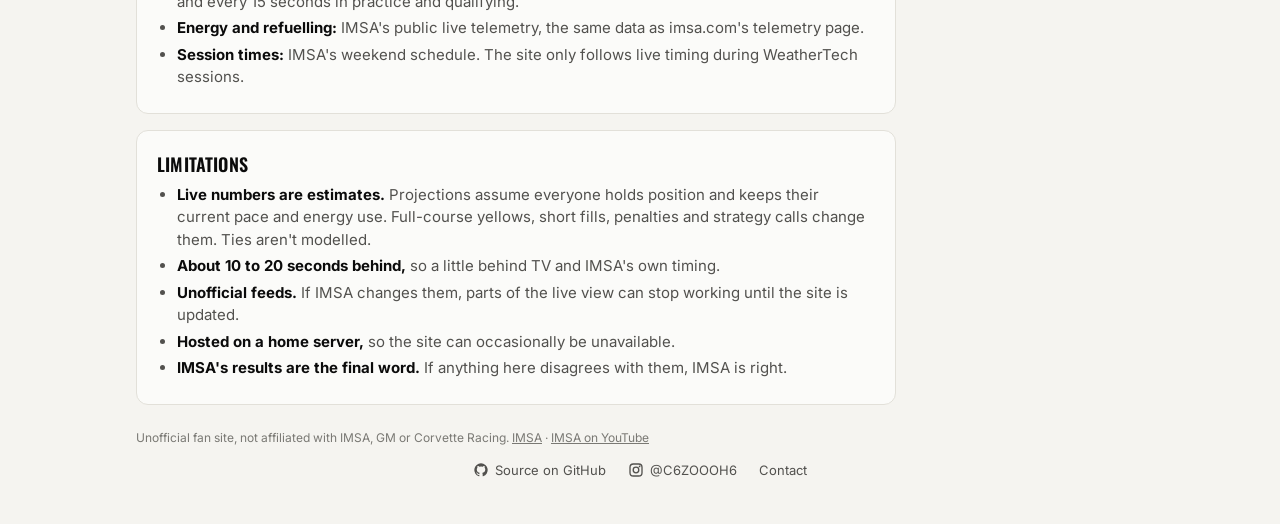
==== commit 30a21959: "Race tab: Fan and Strategy views, rivals = race leader, car ahead, championship spot to gain - Fan: " ====
--- a/web/about.html
+++ b/web/about.html
@@ -86,6 +86,7 @@
       <h3>Race: what's happening now, for the cars we care about</h3>
       <p>For the selected car during a session (it shows the last session between events):</p>
       <ul>
+        <li><strong>Two views:</strong> <em>Fan</em> puts IMSA's video and the track map first, then our cars, what just happened, race control and the drivers. <em>Strategy</em> shows the pit wall, if we pit now, pit strategy, fuel to the flag, drivers, weather, pace analysis and the charts. Each view has its own layout (Arrange saves each one separately), the choice is remembered, and a link can pick one with <code>?view=fan</code> or <code>?view=strategy</code>. Both always follow your car, the car it's racing for the lead (the class leader, or the car behind when it leads), the car right ahead on track, and the car in the championship spot it can gain (or the one behind when it leads the title). In Strategy, pace analysis compares exactly those cars, plus any you add.</li>
         <li><strong>Session bar:</strong> flag, time to go, a one-line title status, and where every Corvette is running (tap one to switch to it).</li>
         <li><strong>Pit wall</strong> (race only): one strip under the session bar with the selected car's net position (where it runs once everyone has made the stops they owe), the cars just ahead and behind on net, the next stop, energy, the driver in the car and the drive time they still need, stops to the flag against those rivals, and one line on the most pressing thing right now (a drive-time minimum at risk, the cheap stop a yellow offers, fuel to the flag in the last three hours).</li>
         <li><strong>If we pit now:</strong> where the car would rejoin in its class after a stop now (fuel only, or with tyres or a driver change), the cars it would come out between, and the same under a full-course yellow. What a stop costs is measured from this race's stops (in-lap plus the lap with the stop, against a normal lap) once there are a few, otherwise taken from Petit Le Mans 2021–2025 (about 75 s under green, about 40–56 s under yellow depending on class). It also says whether a yellow now would help or hurt against the cars nearby, from who is due to stop first. Rejoin is in class order only, and pits close at the start of a yellow.</li>
--- a/web/style.css
+++ b/web/style.css
@@ -585,3 +585,8 @@
 .dbar.risk-plan i { background: var(--flag-yellow); }
 .dbar.risk-urgent i, .dbar.risk-impossible i { background: var(--critical); }
 .dlist .d6 { flex-basis: 100%; font-size: 11px; }
+
+/* Race tab views: Fan / Strategy */
+.modebar { display: flex; flex-wrap: wrap; gap: 6px 12px; align-items: center; justify-content: center; margin: 0 0 10px; font-size: 13px; }
+.race-grid section.card.mode-off { display: none !important; }
+body.mode-fan #pw { display: none !important; }
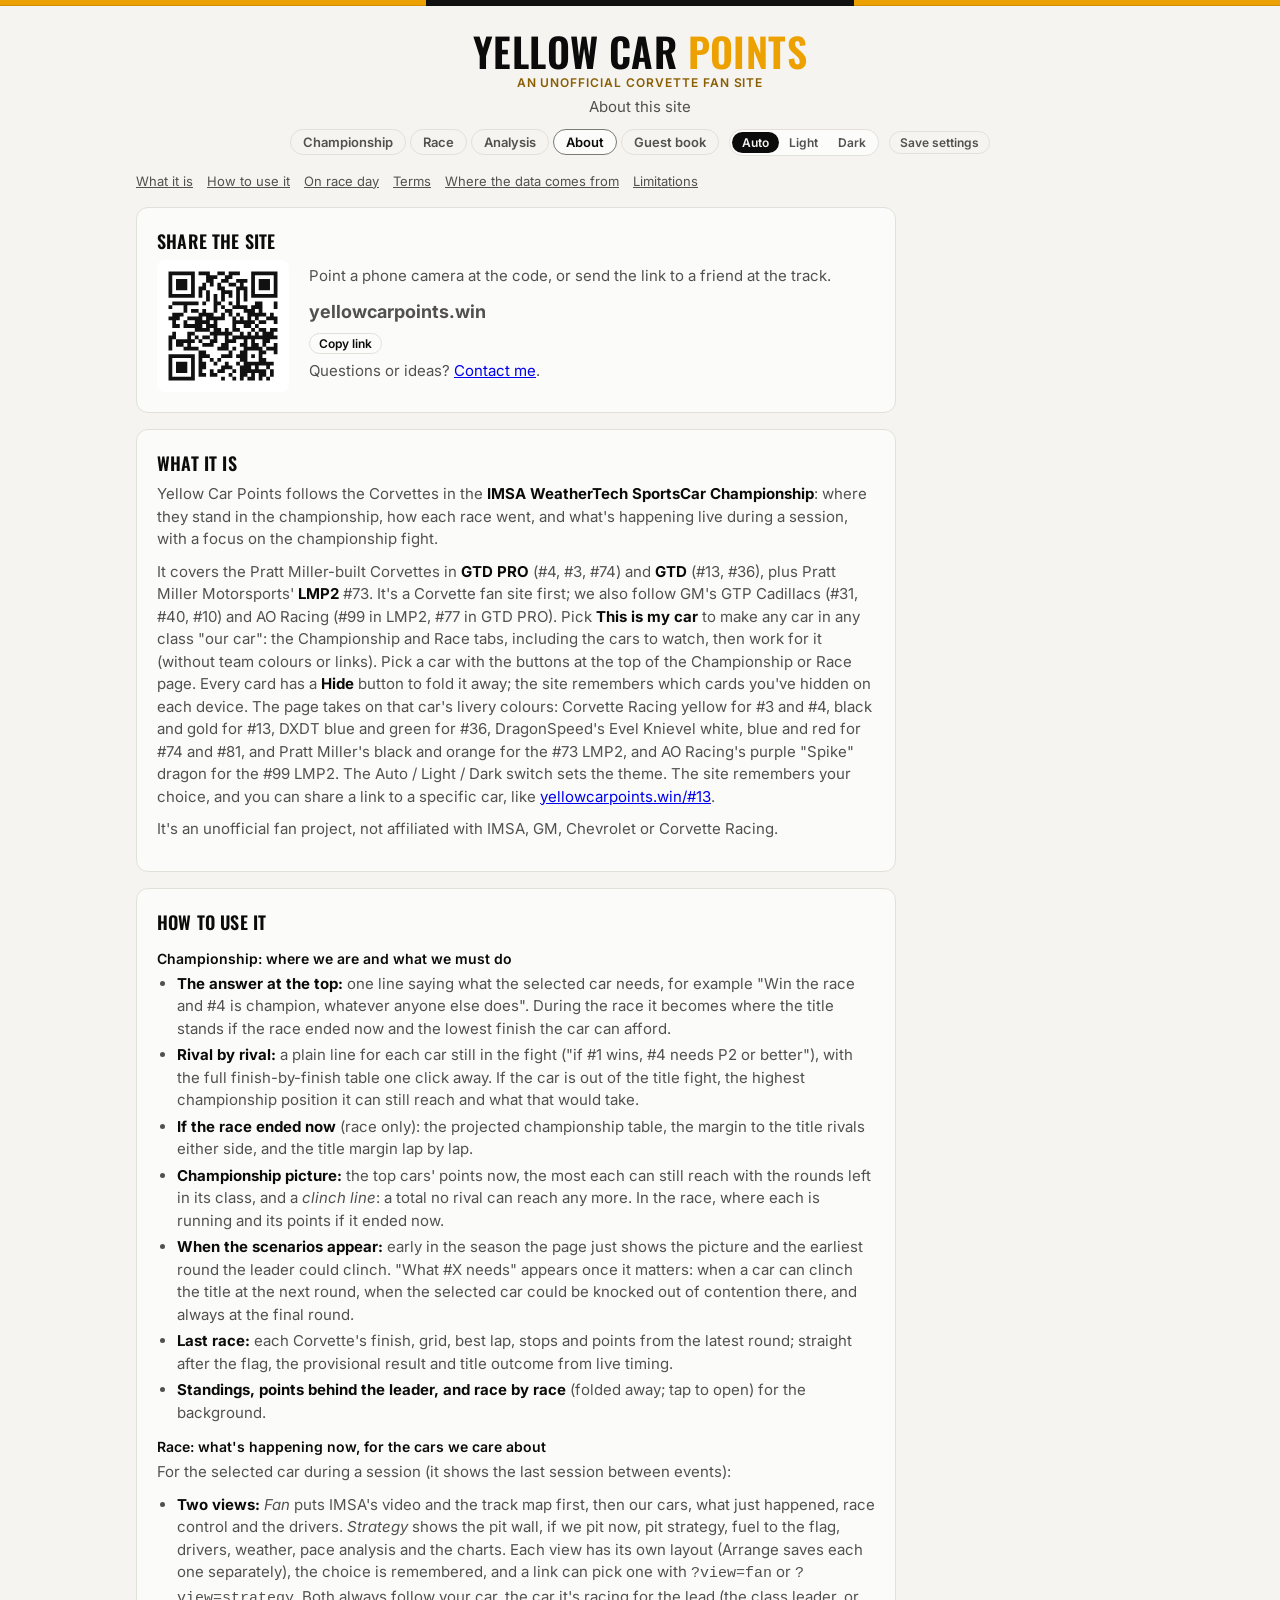
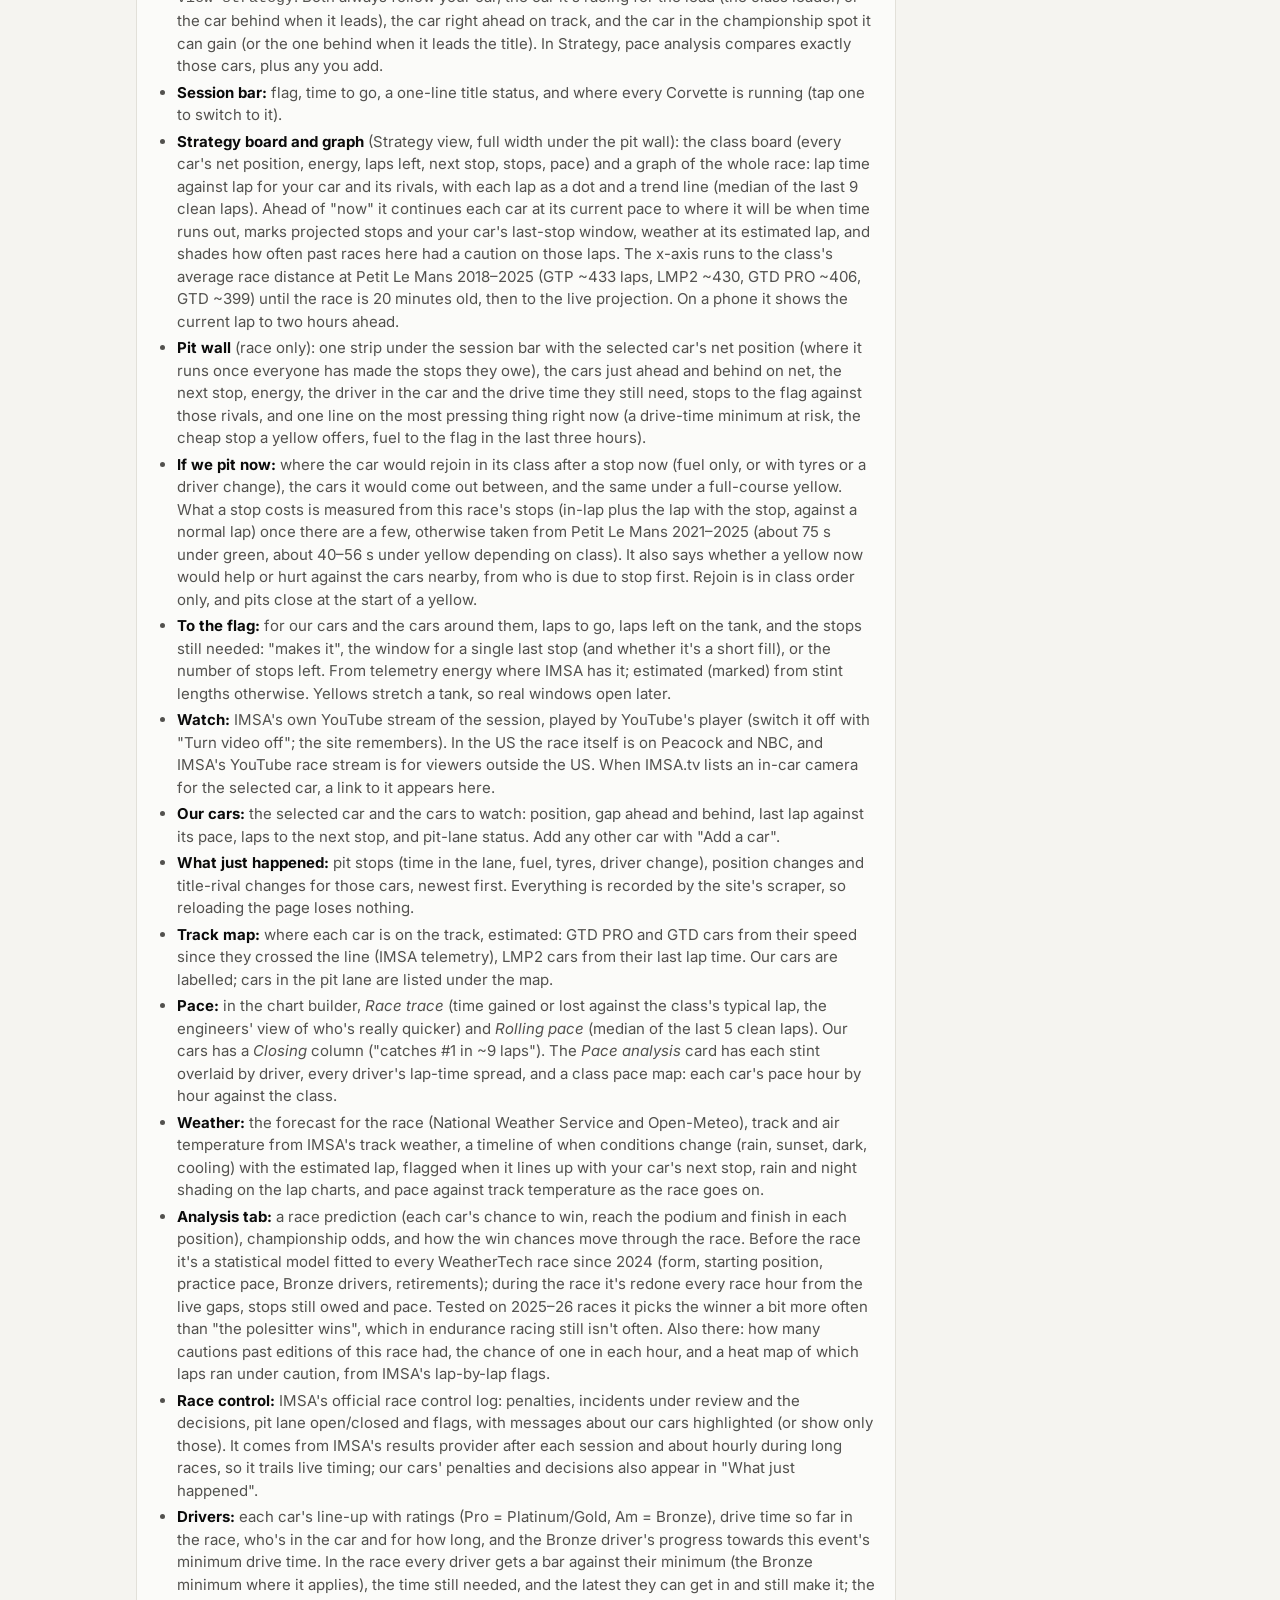
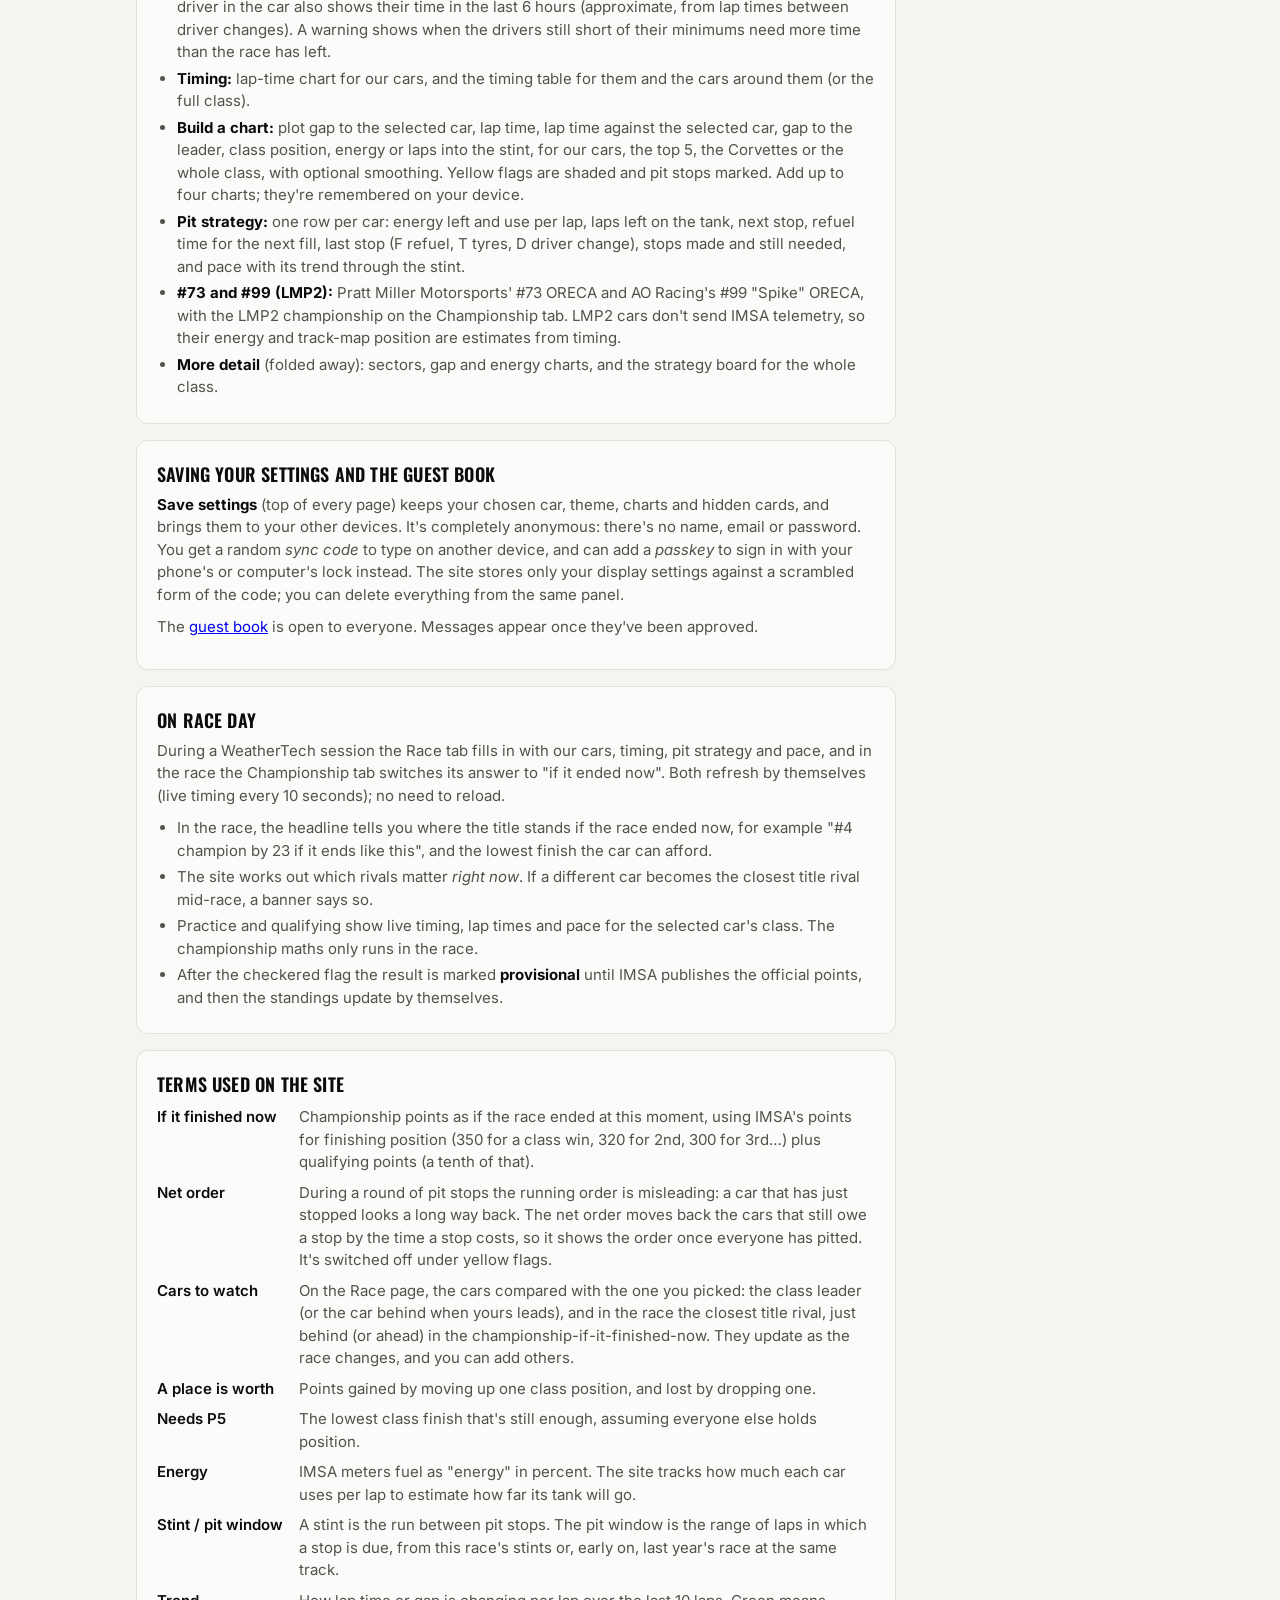
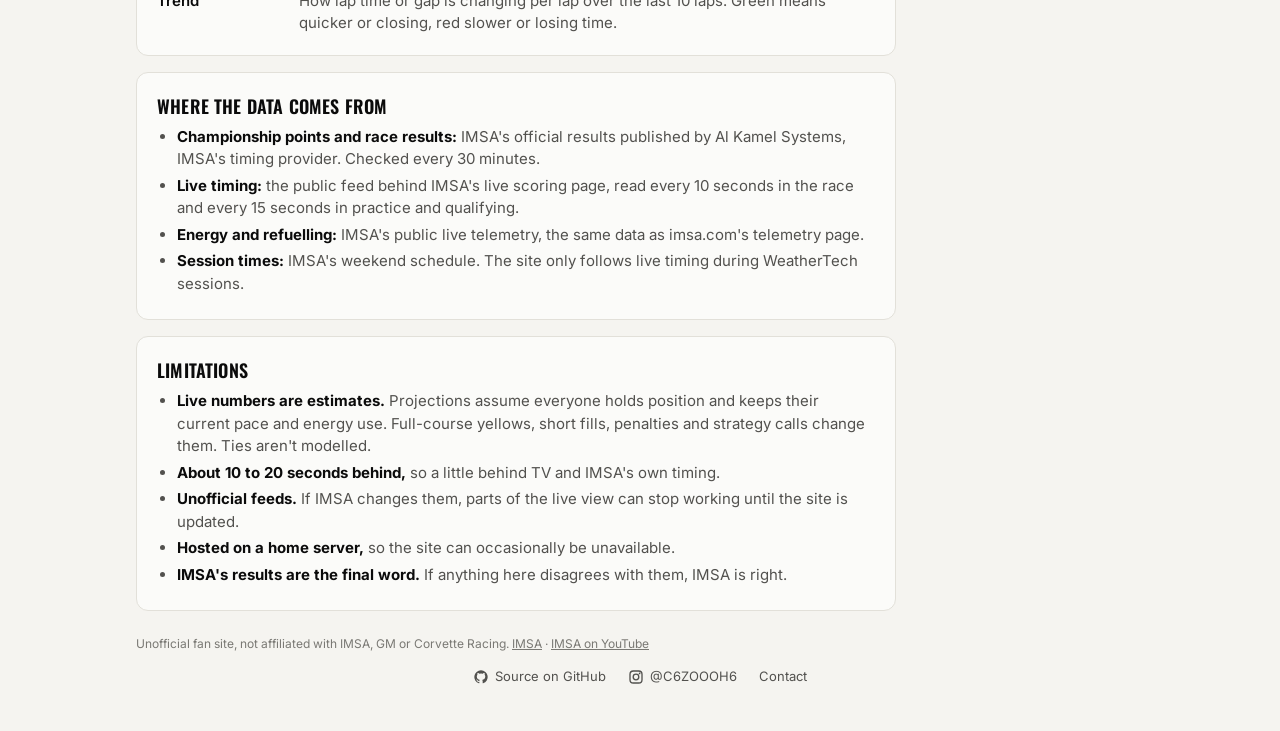
==== commit 01cf6a8e: "Strategy view: class board moved to the top, race strategy graph (lap time through the race with pro" ====
--- a/web/about.html
+++ b/web/about.html
@@ -88,6 +88,7 @@
       <ul>
         <li><strong>Two views:</strong> <em>Fan</em> puts IMSA's video and the track map first, then our cars, what just happened, race control and the drivers. <em>Strategy</em> shows the pit wall, if we pit now, pit strategy, fuel to the flag, drivers, weather, pace analysis and the charts. Each view has its own layout (Arrange saves each one separately), the choice is remembered, and a link can pick one with <code>?view=fan</code> or <code>?view=strategy</code>. Both always follow your car, the car it's racing for the lead (the class leader, or the car behind when it leads), the car right ahead on track, and the car in the championship spot it can gain (or the one behind when it leads the title). In Strategy, pace analysis compares exactly those cars, plus any you add.</li>
         <li><strong>Session bar:</strong> flag, time to go, a one-line title status, and where every Corvette is running (tap one to switch to it).</li>
+        <li><strong>Strategy board and graph</strong> (Strategy view, full width under the pit wall): the class board (every car's net position, energy, laps left, next stop, stops, pace) and a graph of the whole race: lap time against lap for your car and its rivals, with each lap as a dot and a trend line (median of the last 9 clean laps). Ahead of "now" it continues each car at its current pace to where it will be when time runs out, marks projected stops and your car's last-stop window, weather at its estimated lap, and shades how often past races here had a caution on those laps. The x-axis runs to the class's average race distance at Petit Le Mans 2018–2025 (GTP ~433 laps, LMP2 ~430, GTD PRO ~406, GTD ~399) until the race is 20 minutes old, then to the live projection. On a phone it shows the current lap to two hours ahead.</li>
         <li><strong>Pit wall</strong> (race only): one strip under the session bar with the selected car's net position (where it runs once everyone has made the stops they owe), the cars just ahead and behind on net, the next stop, energy, the driver in the car and the drive time they still need, stops to the flag against those rivals, and one line on the most pressing thing right now (a drive-time minimum at risk, the cheap stop a yellow offers, fuel to the flag in the last three hours).</li>
         <li><strong>If we pit now:</strong> where the car would rejoin in its class after a stop now (fuel only, or with tyres or a driver change), the cars it would come out between, and the same under a full-course yellow. What a stop costs is measured from this race's stops (in-lap plus the lap with the stop, against a normal lap) once there are a few, otherwise taken from Petit Le Mans 2021–2025 (about 75 s under green, about 40–56 s under yellow depending on class). It also says whether a yellow now would help or hurt against the cars nearby, from who is due to stop first. Rejoin is in class order only, and pits close at the start of a yellow.</li>
         <li><strong>To the flag:</strong> for our cars and the cars around them, laps to go, laps left on the tank, and the stops still needed: "makes it", the window for a single last stop (and whether it's a short fill), or the number of stops left. From telemetry energy where IMSA has it; estimated (marked) from stint lengths otherwise. Yellows stretch a tank, so real windows open later.</li>
--- a/web/style.css
+++ b/web/style.css
@@ -590,3 +590,6 @@
 .modebar { display: flex; flex-wrap: wrap; gap: 6px 12px; align-items: center; justify-content: center; margin: 0 0 10px; font-size: 13px; }
 .race-grid section.card.mode-off { display: none !important; }
 body.mode-fan #pw { display: none !important; }
+body.mode-fan .sv-wide { display: none !important; }
+.sgwx { font-size: 10px; fill: var(--text-2); }
+#sg-chart .tip { min-width: 150px; }
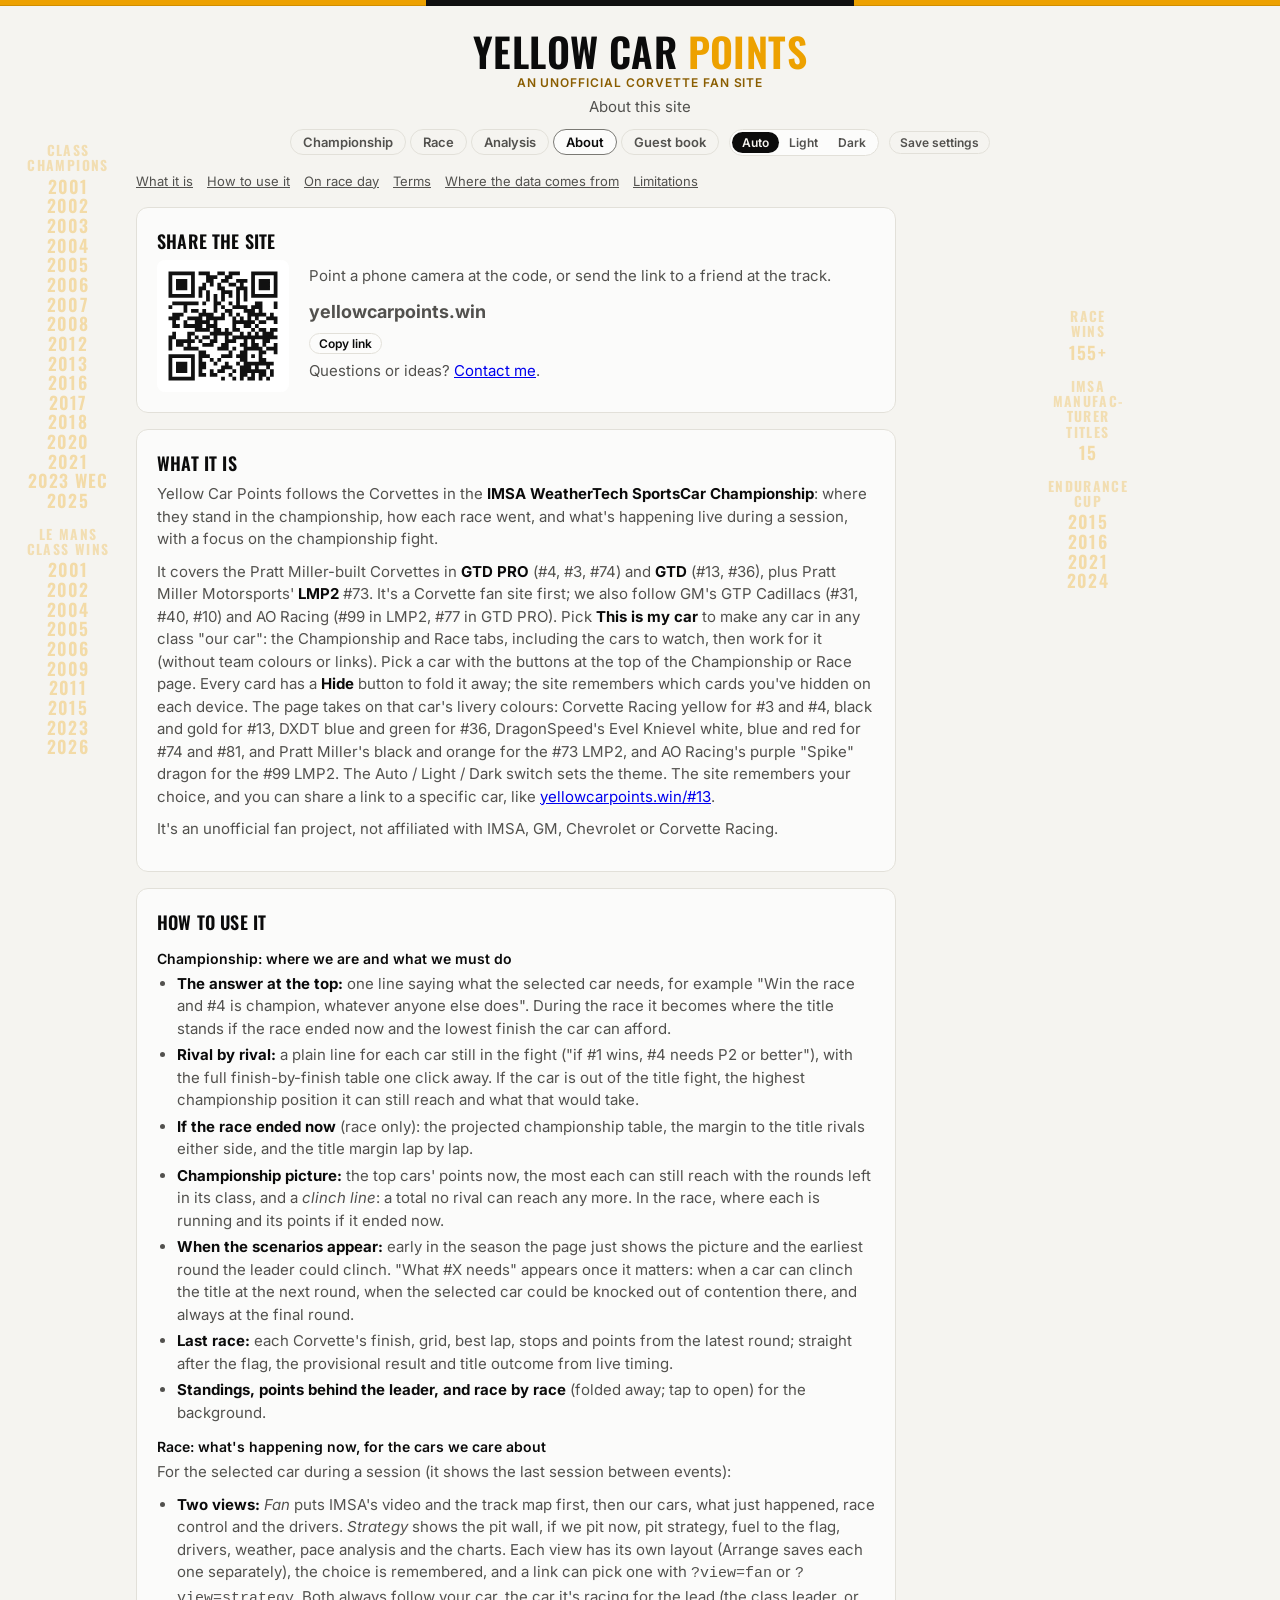
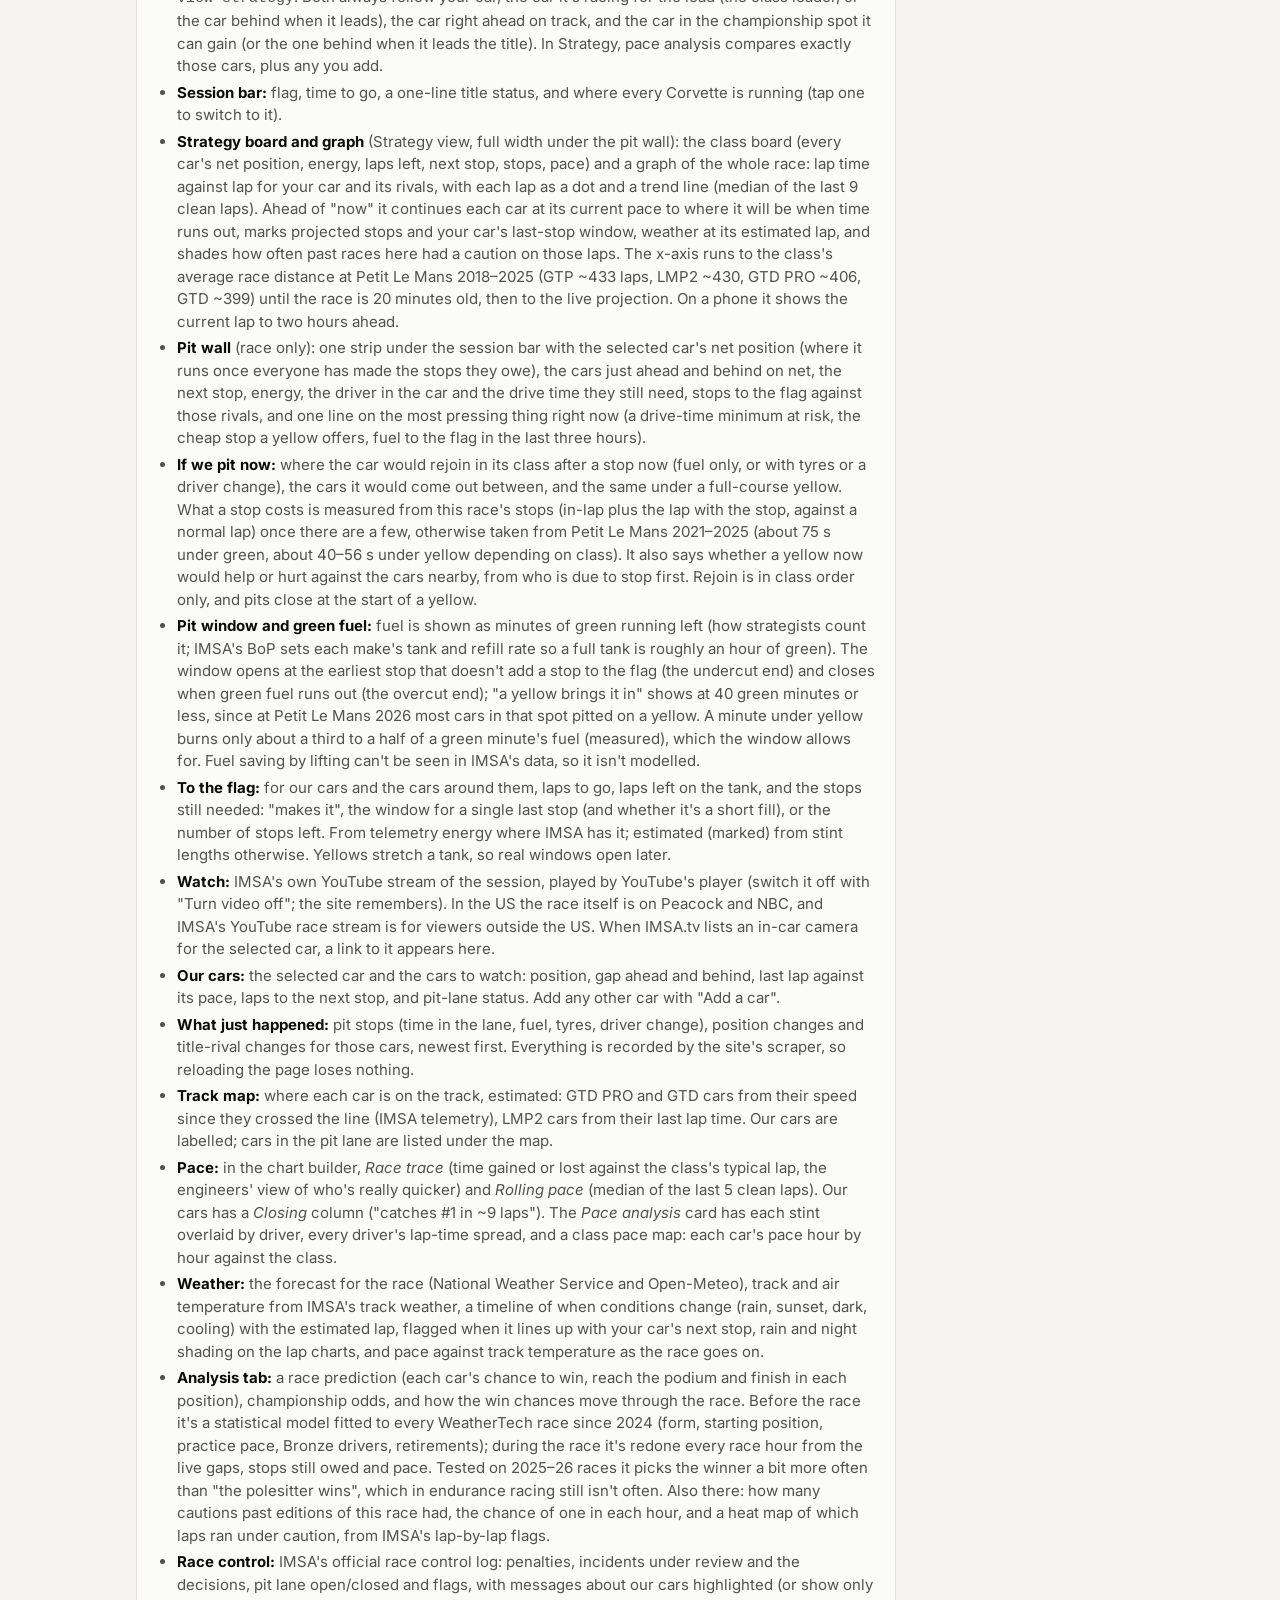
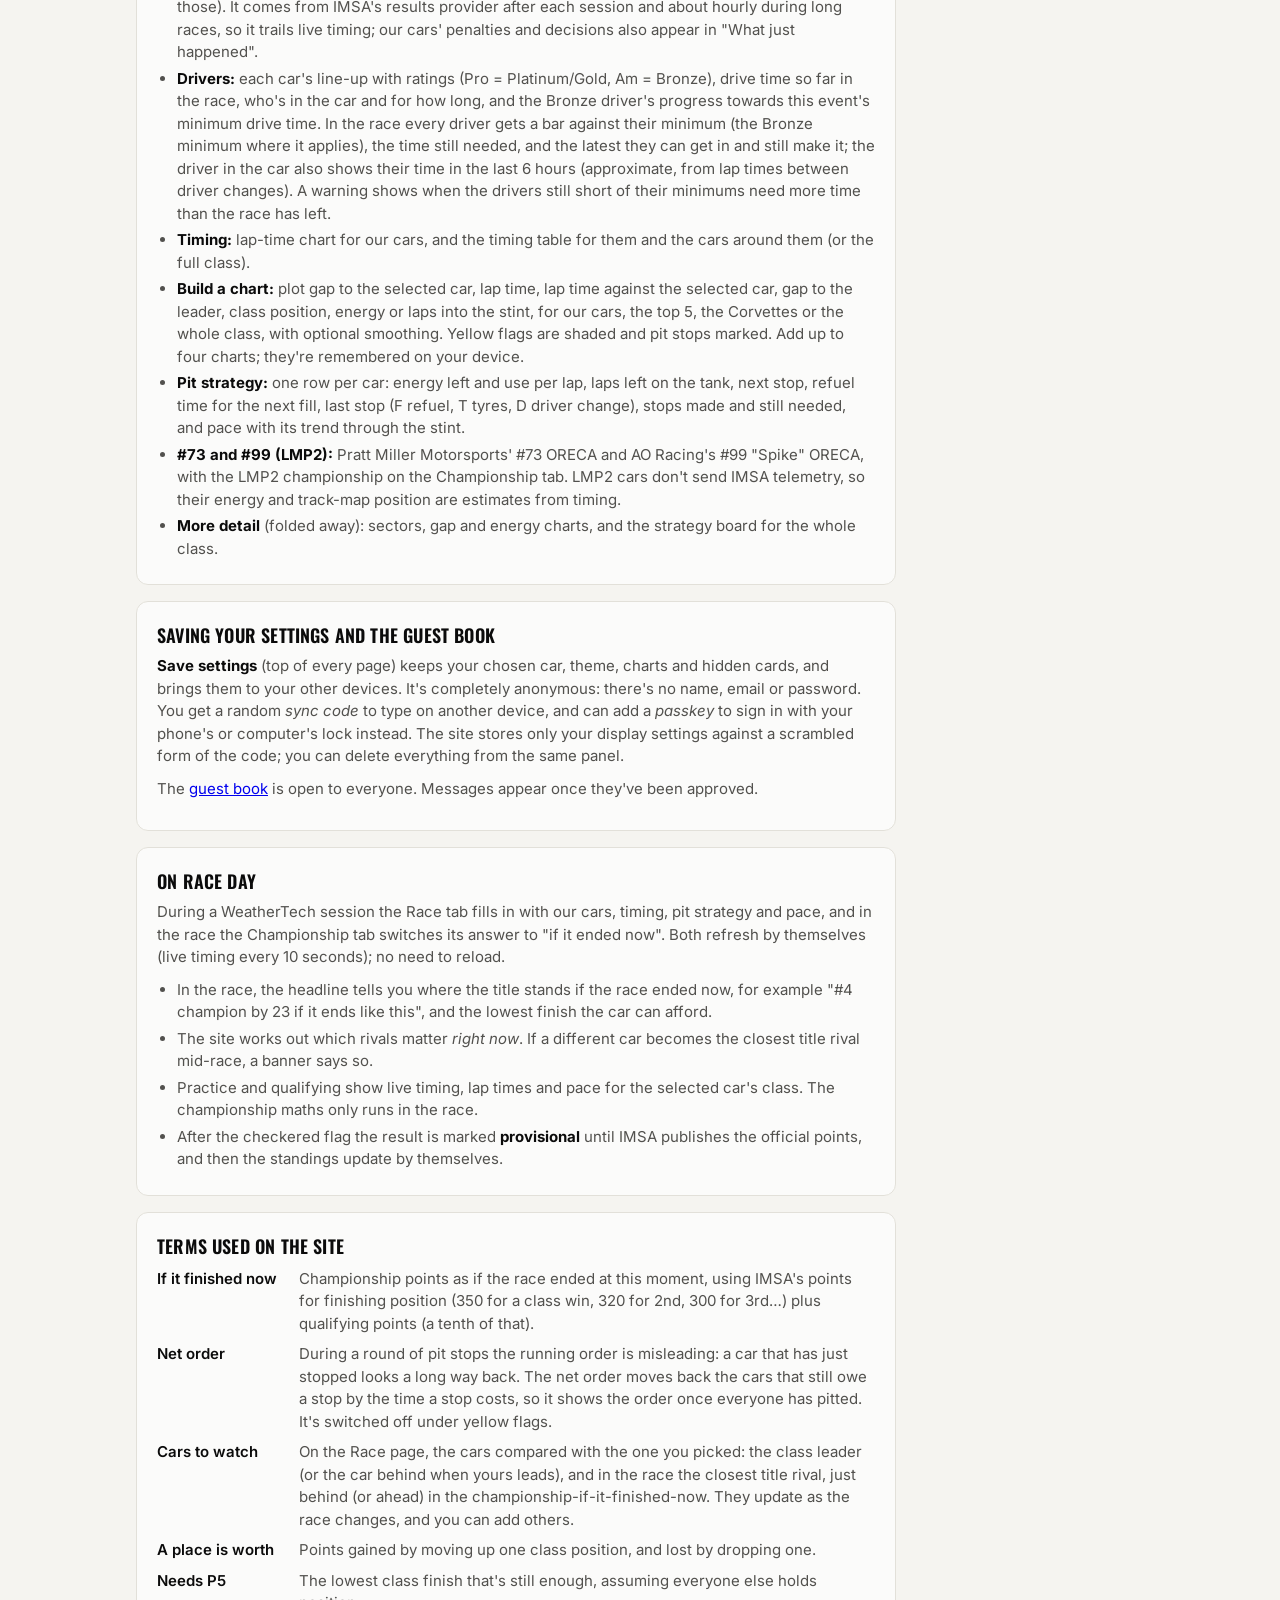
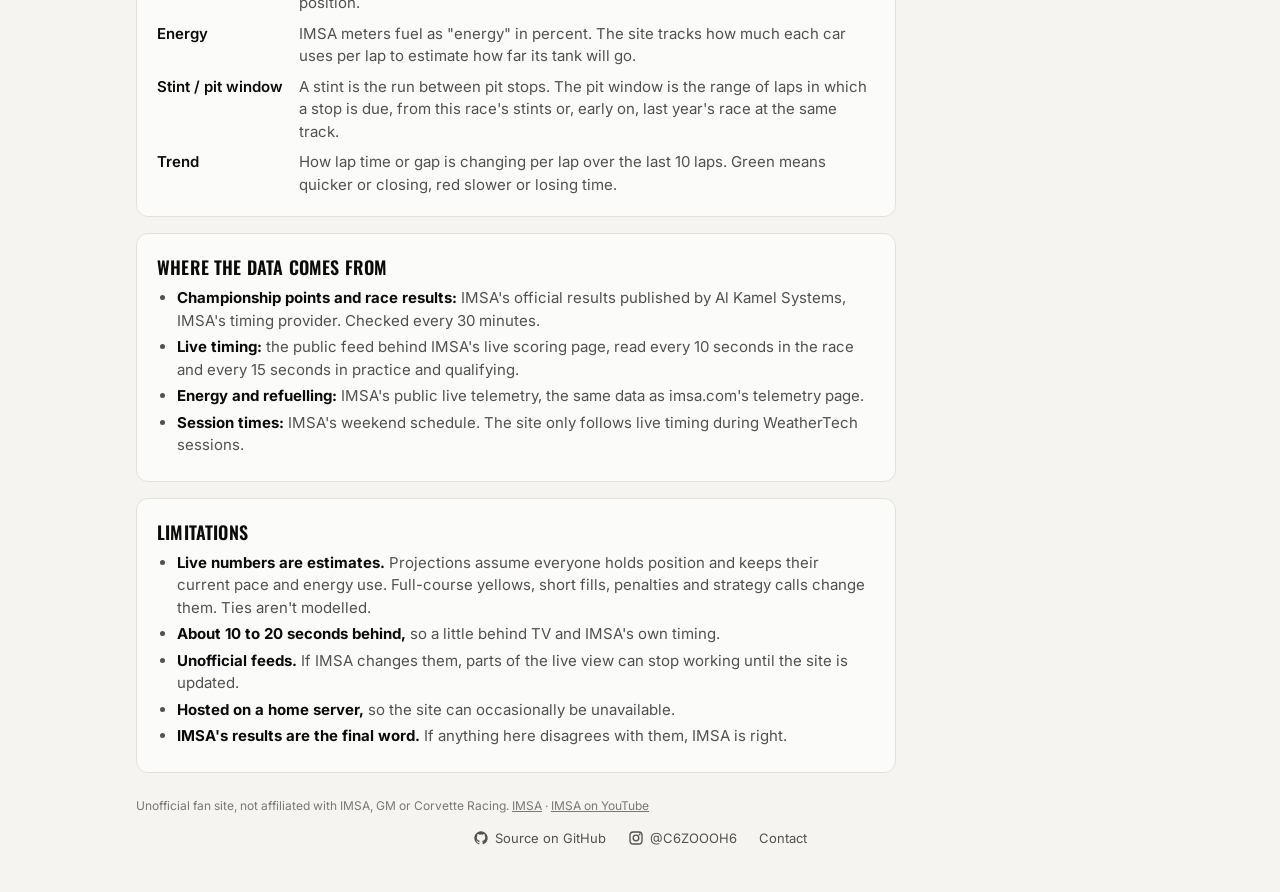
==== commit ffbdfa87: "Pit window in green minutes: fuel as green running time, window from undercut to overcut, yellow pit" ====
--- a/web/about.html
+++ b/web/about.html
@@ -91,6 +91,7 @@
         <li><strong>Strategy board and graph</strong> (Strategy view, full width under the pit wall): the class board (every car's net position, energy, laps left, next stop, stops, pace) and a graph of the whole race: lap time against lap for your car and its rivals, with each lap as a dot and a trend line (median of the last 9 clean laps). Ahead of "now" it continues each car at its current pace to where it will be when time runs out, marks projected stops and your car's last-stop window, weather at its estimated lap, and shades how often past races here had a caution on those laps. The x-axis runs to the class's average race distance at Petit Le Mans 2018–2025 (GTP ~433 laps, LMP2 ~430, GTD PRO ~406, GTD ~399) until the race is 20 minutes old, then to the live projection. On a phone it shows the current lap to two hours ahead.</li>
         <li><strong>Pit wall</strong> (race only): one strip under the session bar with the selected car's net position (where it runs once everyone has made the stops they owe), the cars just ahead and behind on net, the next stop, energy, the driver in the car and the drive time they still need, stops to the flag against those rivals, and one line on the most pressing thing right now (a drive-time minimum at risk, the cheap stop a yellow offers, fuel to the flag in the last three hours).</li>
         <li><strong>If we pit now:</strong> where the car would rejoin in its class after a stop now (fuel only, or with tyres or a driver change), the cars it would come out between, and the same under a full-course yellow. What a stop costs is measured from this race's stops (in-lap plus the lap with the stop, against a normal lap) once there are a few, otherwise taken from Petit Le Mans 2021–2025 (about 75 s under green, about 40–56 s under yellow depending on class). It also says whether a yellow now would help or hurt against the cars nearby, from who is due to stop first. Rejoin is in class order only, and pits close at the start of a yellow.</li>
+        <li><strong>Pit window and green fuel:</strong> fuel is shown as minutes of green running left (how strategists count it; IMSA's BoP sets each make's tank and refill rate so a full tank is roughly an hour of green). The window opens at the earliest stop that doesn't add a stop to the flag (the undercut end) and closes when green fuel runs out (the overcut end); "a yellow brings it in" shows at 40 green minutes or less, since at Petit Le Mans 2026 most cars in that spot pitted on a yellow. A minute under yellow burns only about a third to a half of a green minute's fuel (measured), which the window allows for. Fuel saving by lifting can't be seen in IMSA's data, so it isn't modelled.</li>
         <li><strong>To the flag:</strong> for our cars and the cars around them, laps to go, laps left on the tank, and the stops still needed: "makes it", the window for a single last stop (and whether it's a short fill), or the number of stops left. From telemetry energy where IMSA has it; estimated (marked) from stint lengths otherwise. Yellows stretch a tank, so real windows open later.</li>
         <li><strong>Watch:</strong> IMSA's own YouTube stream of the session, played by YouTube's player (switch it off with "Turn video off"; the site remembers). In the US the race itself is on Peacock and NBC, and IMSA's YouTube race stream is for viewers outside the US. When IMSA.tv lists an in-car camera for the selected car, a link to it appears here.</li>
         <li><strong>Our cars:</strong> the selected car and the cars to watch: position, gap ahead and behind, last lap against its pace, laps to the next stop, and pit-lane status. Add any other car with "Add a car".</li>
--- a/web/style.css
+++ b/web/style.css
@@ -593,3 +593,41 @@
 body.mode-fan .sv-wide { display: none !important; }
 .sgwx { font-size: 10px; fill: var(--text-2); }
 #sg-chart .tip { min-width: 150px; }
+
+/* Corvette Racing's honours down the page margins: stacked columns, one year per line, as faint as
+   the track outline. */
+/* Content width per page (main's max-width), so each column can fill exactly the gap beside it. */
+body { --mainw: min(1040px, 100vw); }
+@media (min-width: 1001px) { body.race, body.wide { --mainw: min(1760px, calc(100vw - 250px)); } }
+.honours { position: fixed; top: 0; bottom: 0; width: calc((100vw - var(--mainw)) / 2 + 16px); z-index: -1; pointer-events: none; display: flex; flex-direction: column;
+  justify-content: center; gap: clamp(8px, 1.8vh, 20px); text-align: center; color: var(--accent); opacity: .3;
+  font: 600 clamp(12px, 1.95vh, 21px) / 1.12 Oswald, Impact, sans-serif; letter-spacing: .06em; text-transform: uppercase; }
+.honours .hb { display: flex; flex-direction: column; }
+.honours b { font-size: .78em; font-weight: 700; letter-spacing: .1em; margin-bottom: 3px; opacity: .85; }
+.honours-l { left: 0; }
+.honours-r { right: 0; }
+:root[data-theme="dark"] .honours { opacity: .38; }
+@media (prefers-color-scheme: dark) { :root:not([data-theme="light"]) .honours { opacity: .38; } }
+@media (max-width: 1000px) { .honours { display: none; } }
+/* Room for them beside the wide Race page */
+@media (min-width: 1001px) { body.race main, body.wide main { max-width: min(1760px, calc(100vw - 250px)); } }
+@media (max-width: 1000px) { body.wide main { max-width: min(1040px, 96vw); } }
+.wxrain { color: var(--text); }
+.lslap { color: var(--text); font-weight: 600; }
+
+/* Radar in the Weather card */
+.wxradar { margin: 6px 0 10px; }
+.rdmap { position: relative; overflow: hidden; border-radius: 10px; background: var(--bg); border: 1px solid var(--line); max-width: 100%; }
+.rdframes img { position: absolute; image-rendering: auto; opacity: .9; }
+.rdmap svg { position: absolute; inset: 0; width: 100%; height: 100%; }
+.rdl { font-size: 11px; fill: var(--text-2); }
+.rdtrack { fill: var(--text); font-weight: 600; }
+.rdtime { position: absolute; right: 8px; bottom: 6px; font-size: 11px; color: var(--text-2); background: color-mix(in srgb, var(--bg) 70%, transparent); padding: 1px 6px; border-radius: 6px; }
+.wstreams { flex-wrap: wrap; margin: 2px 0 8px; border-radius: 12px; }
+.tyre { font-size: 10px; font-weight: 700; border-radius: 4px; padding: 0 4px; margin-left: 4px; border: 1px solid var(--line); color: var(--text-2); }
+.tyre-wet { color: var(--s2); border-color: var(--s2); }
+.tyre-slick { color: var(--text); border-color: var(--text-3); }
+.titlenote { font-size: 11px; margin-left: 6px; }
+.mecgrid { display: grid; grid-template-columns: minmax(0, 3fr) minmax(0, 2fr); gap: 16px; align-items: start; }
+@media (max-width: 1200px) { .mecgrid { grid-template-columns: 1fr; } }
+table.titletab caption { caption-side: bottom; text-align: left; padding-top: 6px; }
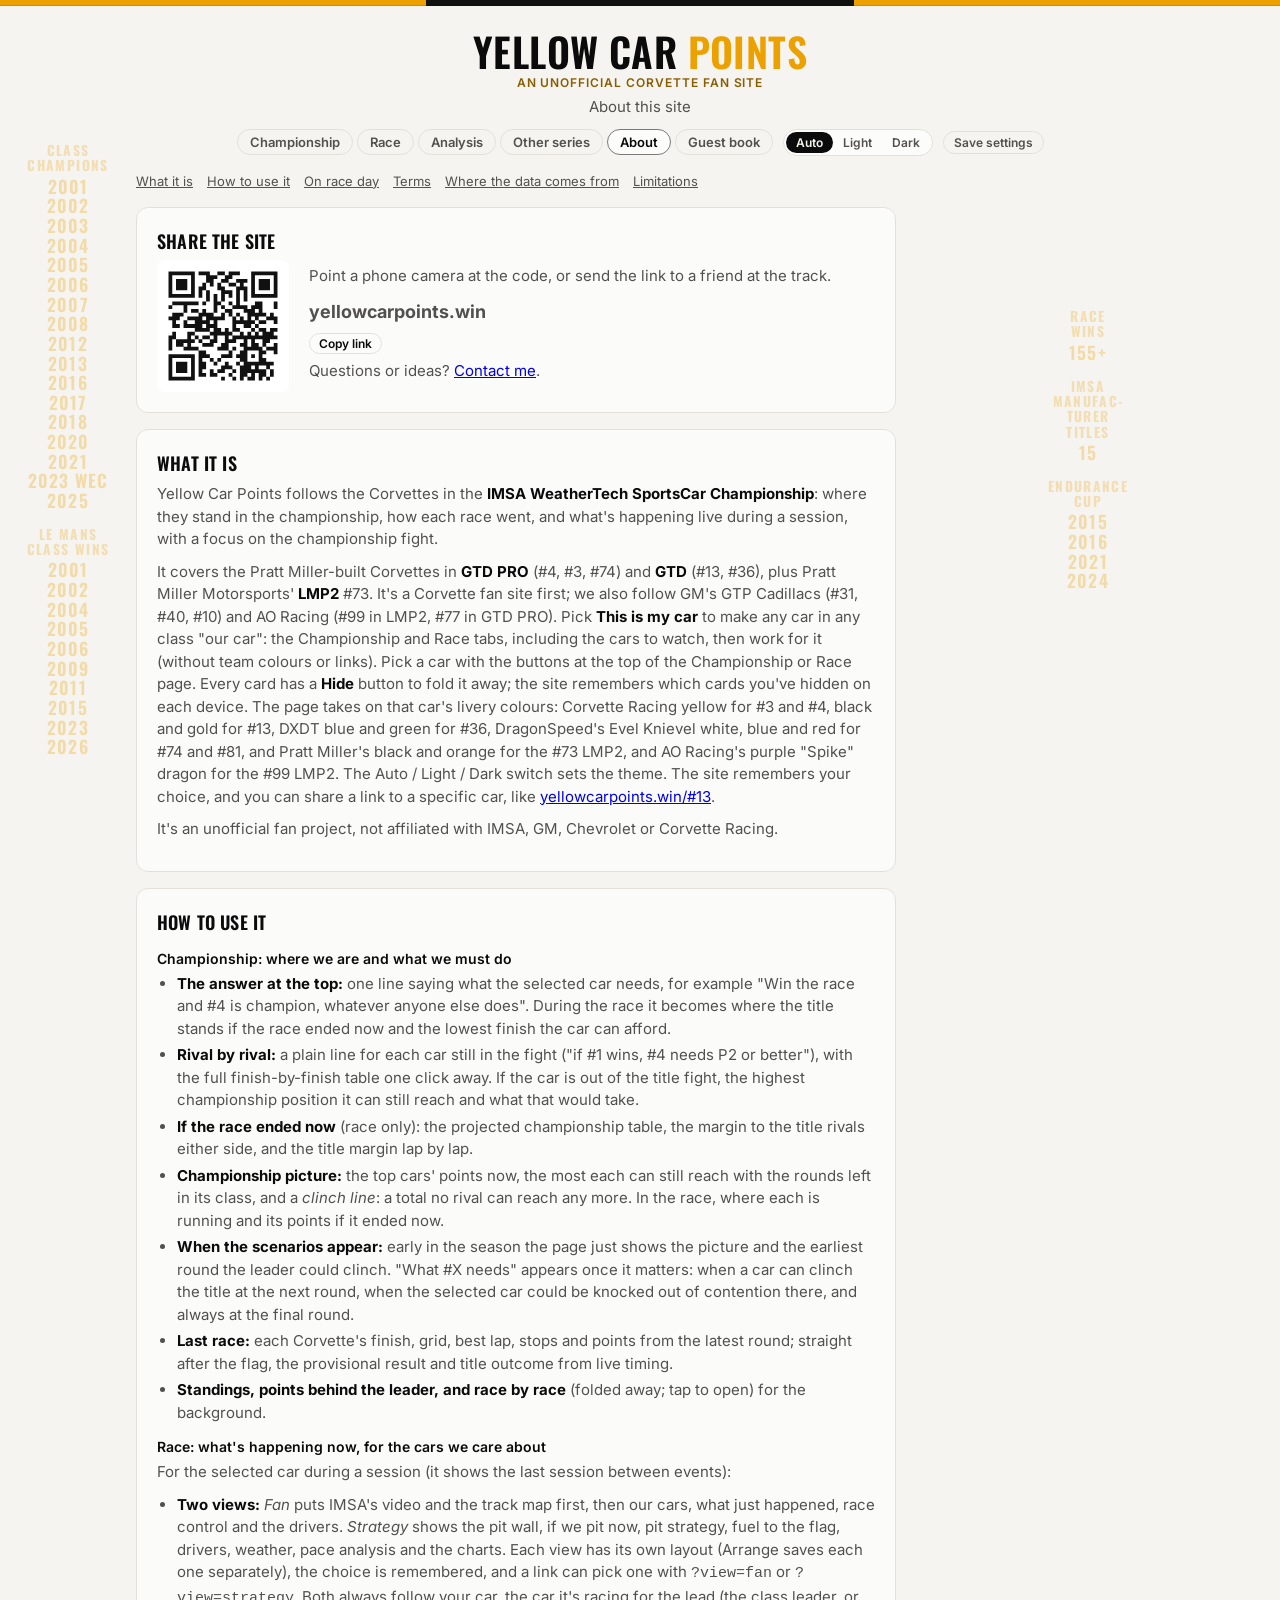
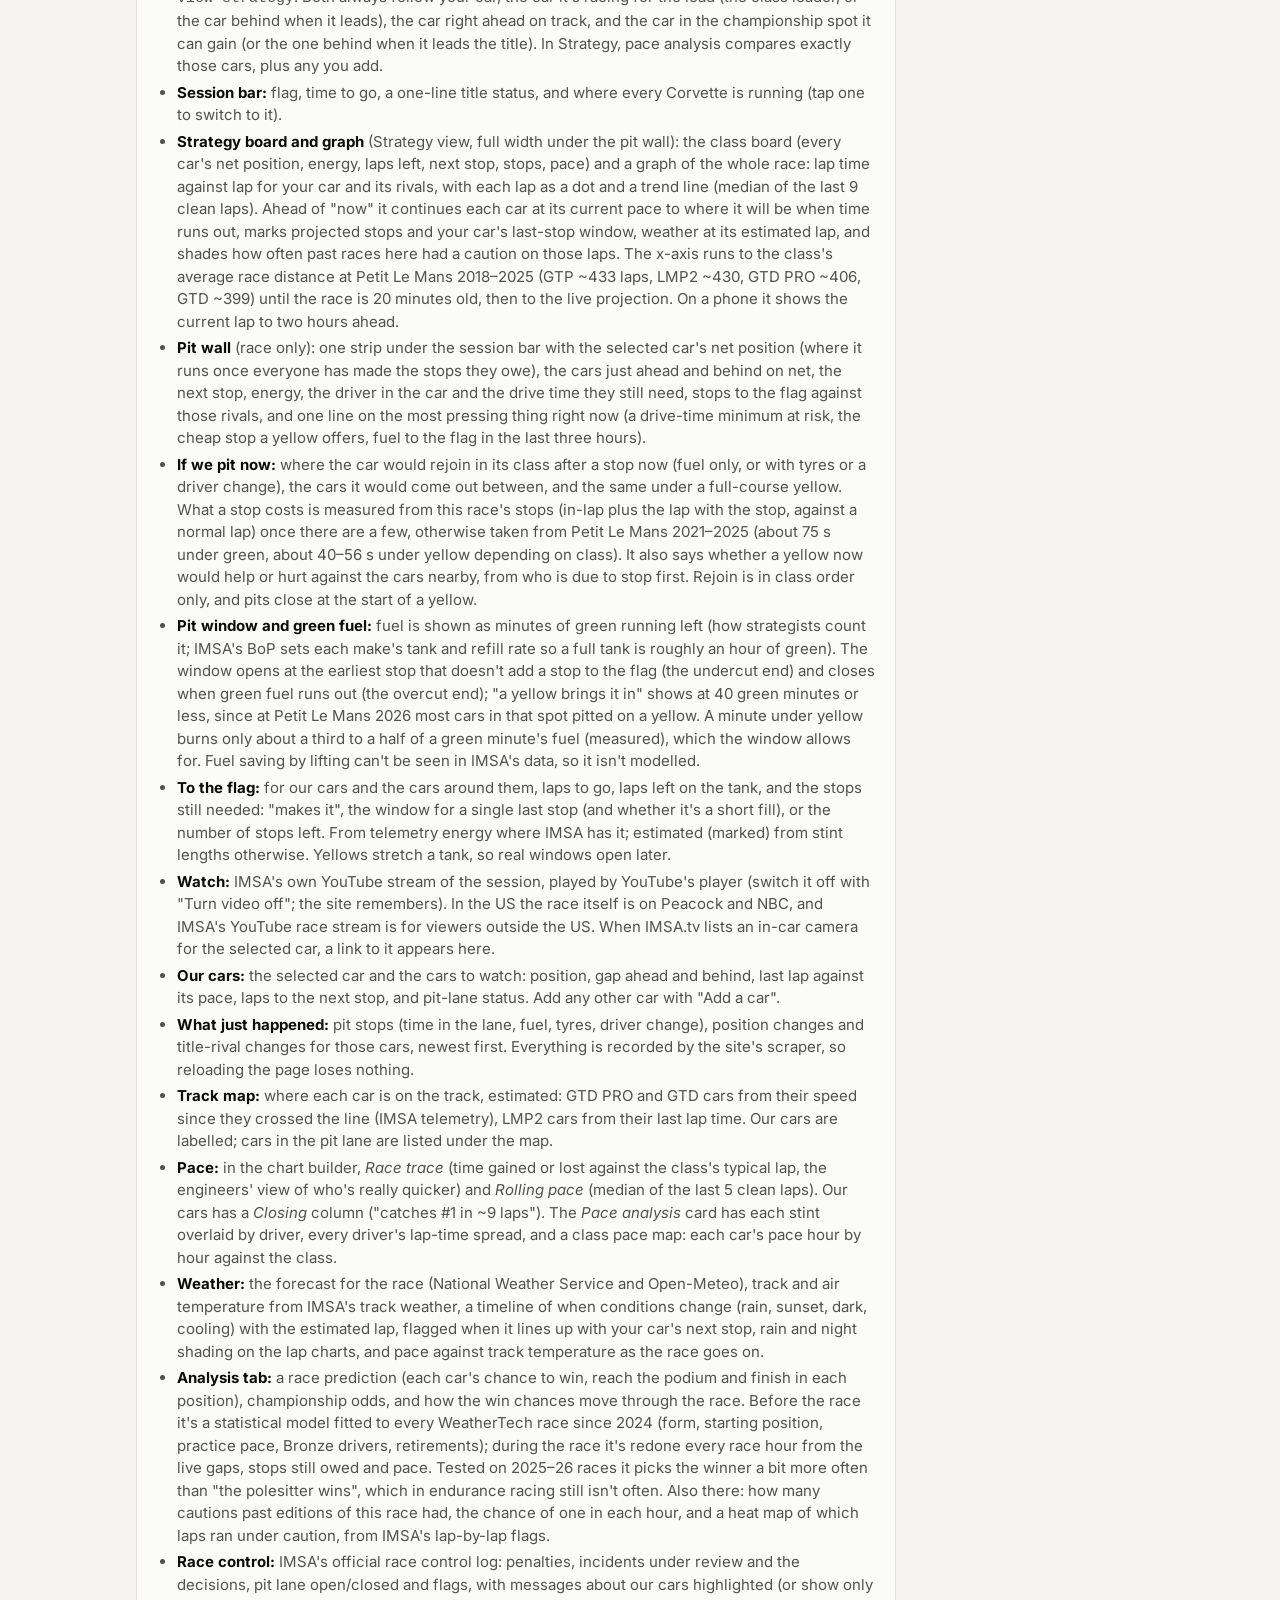
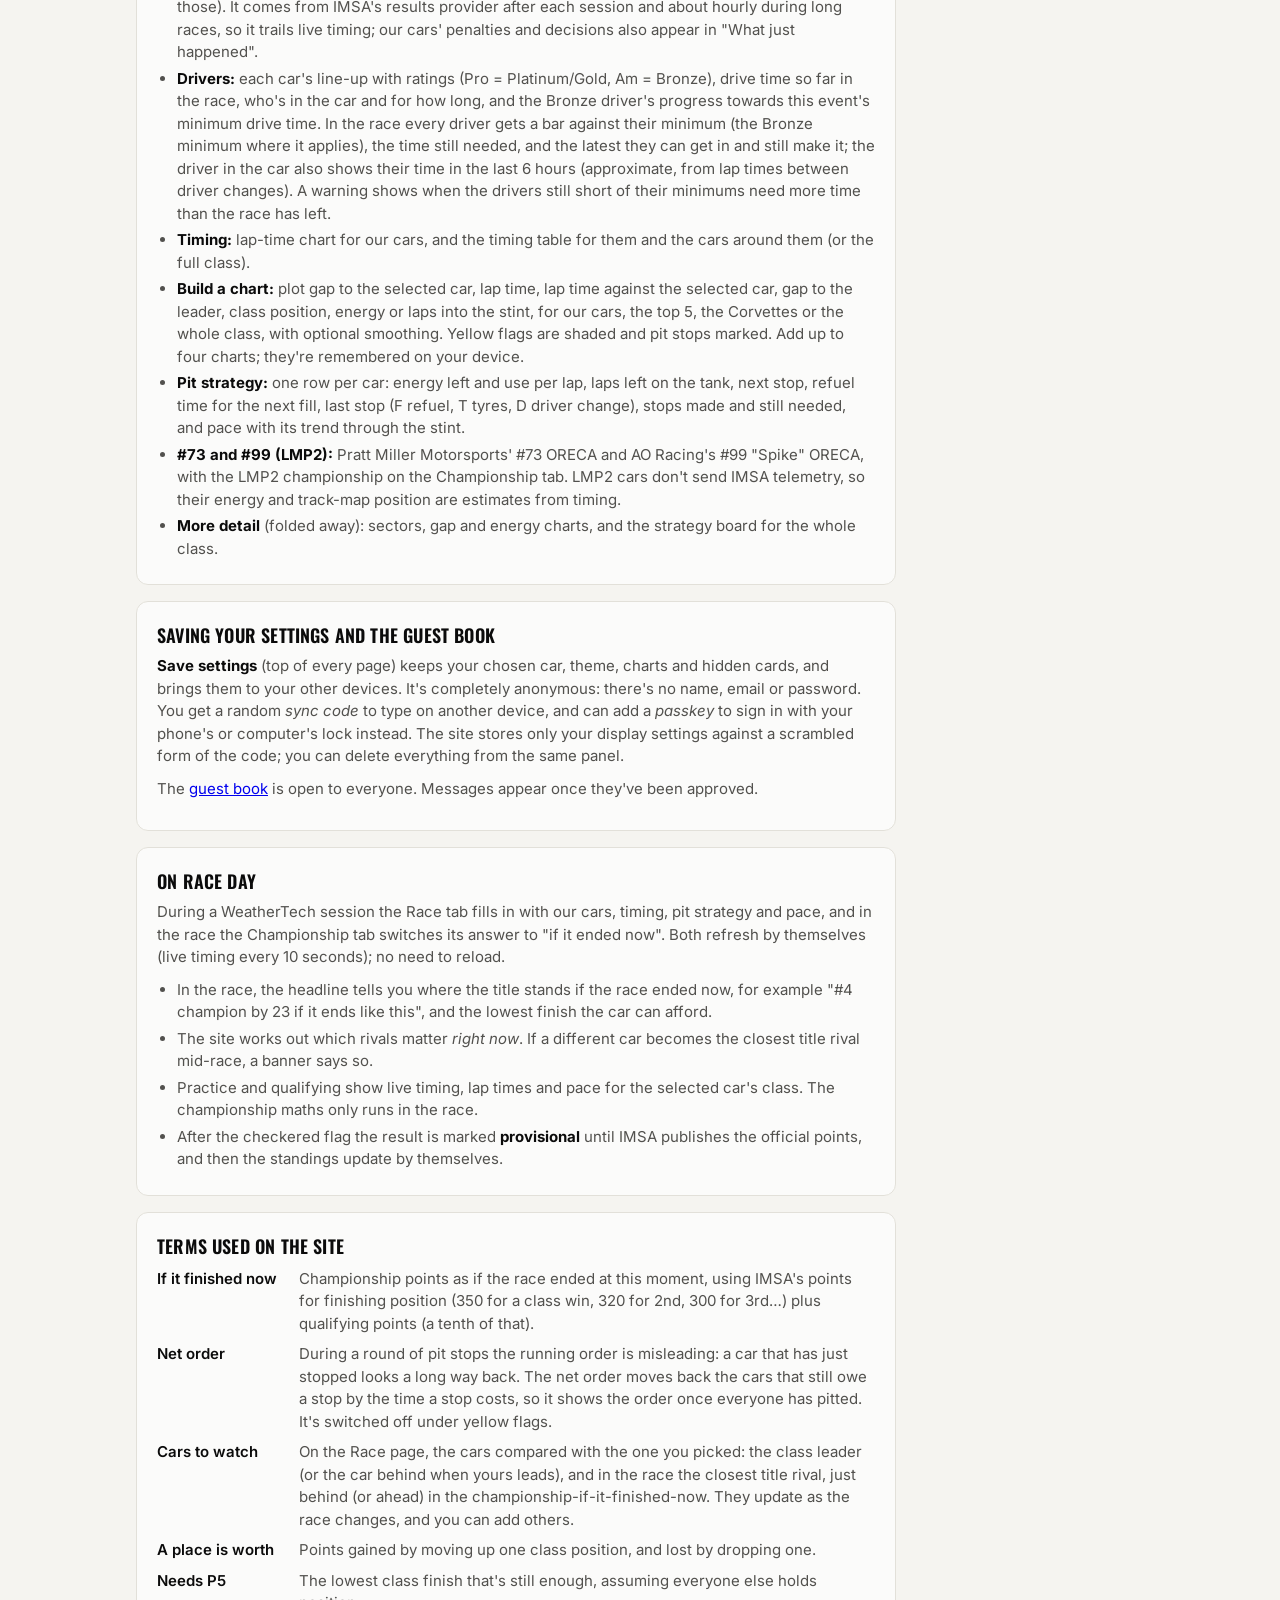
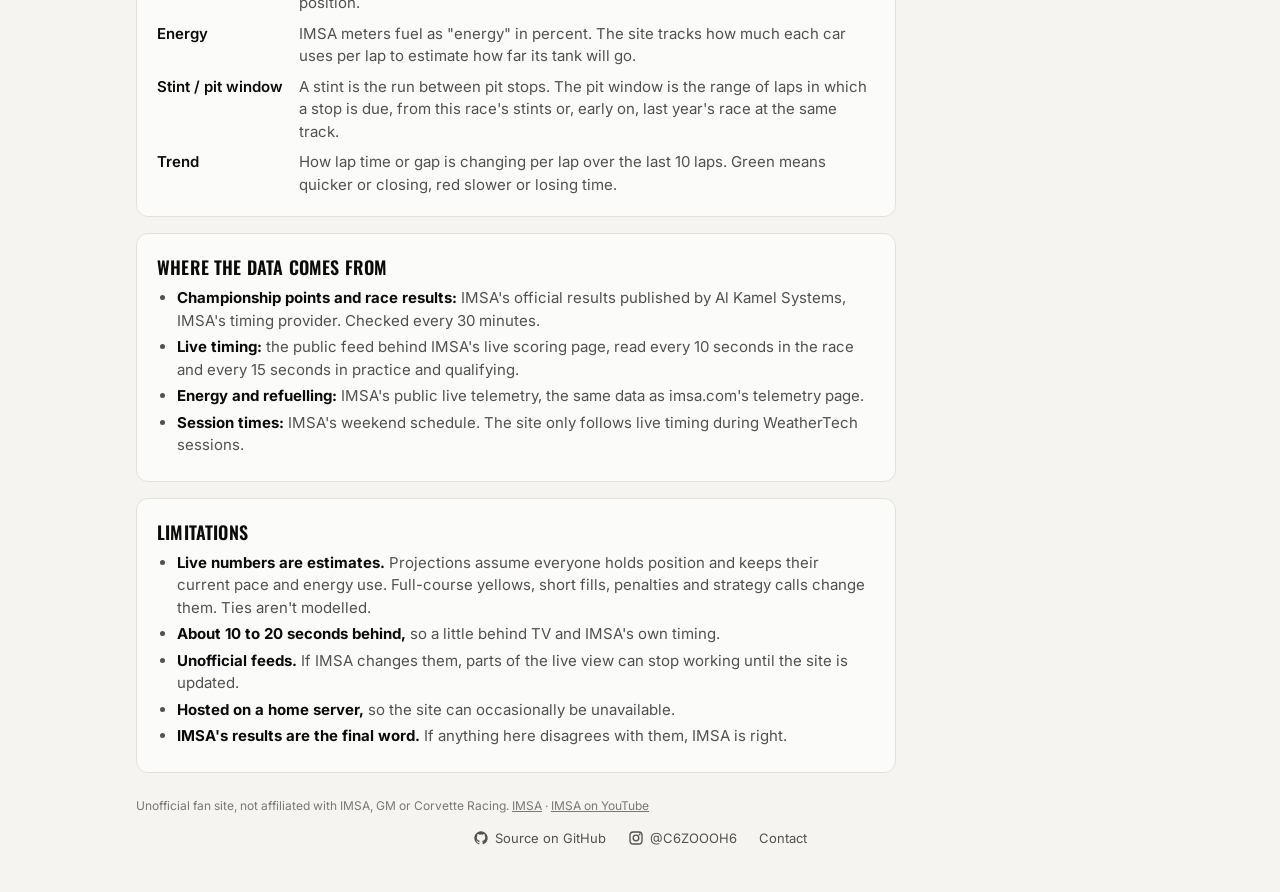
==== commit edec6175: "Other series page: WEC/ELMS/Asian LMS Corvette results, unofficial points, pace - openwec.py: unoffi" ====
--- a/web/about.html
+++ b/web/about.html
@@ -41,7 +41,7 @@
       <h1>Yellow Car <span>Points</span></h1>
       <p class="tagline">An unofficial Corvette fan site</p>
       <p class="sub">About this site</p>
-      <div class="navrow"><nav class="tabs"><a href="./">Championship</a><a href="strategy.html">Race</a><a id="to-analysis" href="analysis.html">Analysis</a><a href="about.html" aria-current="page">About</a><a href="guestbook.html">Guest book</a></nav><span class="countdown" id="countdown" hidden></span></div>
+      <div class="navrow"><nav class="tabs"><a href="./">Championship</a><a href="strategy.html">Race</a><a id="to-analysis" href="analysis.html">Analysis</a><a href="series.html">Other series</a><a href="about.html" aria-current="page">About</a><a href="guestbook.html">Guest book</a></nav><span class="countdown" id="countdown" hidden></span></div>
     </div>
   </header>
 
--- a/web/style.css
+++ b/web/style.css
@@ -162,8 +162,8 @@
 }
 
 /* page tabs */
-.tabs { display: flex; gap: 4px; margin-top: 10px; }
-.tabs a { font: 600 13px Inter, sans-serif; text-decoration: none; color: var(--text-2); padding: 4px 12px; border-radius: 99px; border: 1px solid var(--line); }
+.tabs { display: flex; flex-wrap: wrap; justify-content: center; gap: 4px; margin-top: 10px; }
+.tabs a { white-space: nowrap; font: 600 13px Inter, sans-serif; text-decoration: none; color: var(--text-2); padding: 4px 12px; border-radius: 99px; border: 1px solid var(--line); }
 .tabs a[aria-current] { color: var(--text); border-color: var(--text-3); background: var(--surface); }
 
 /* strategy page */
